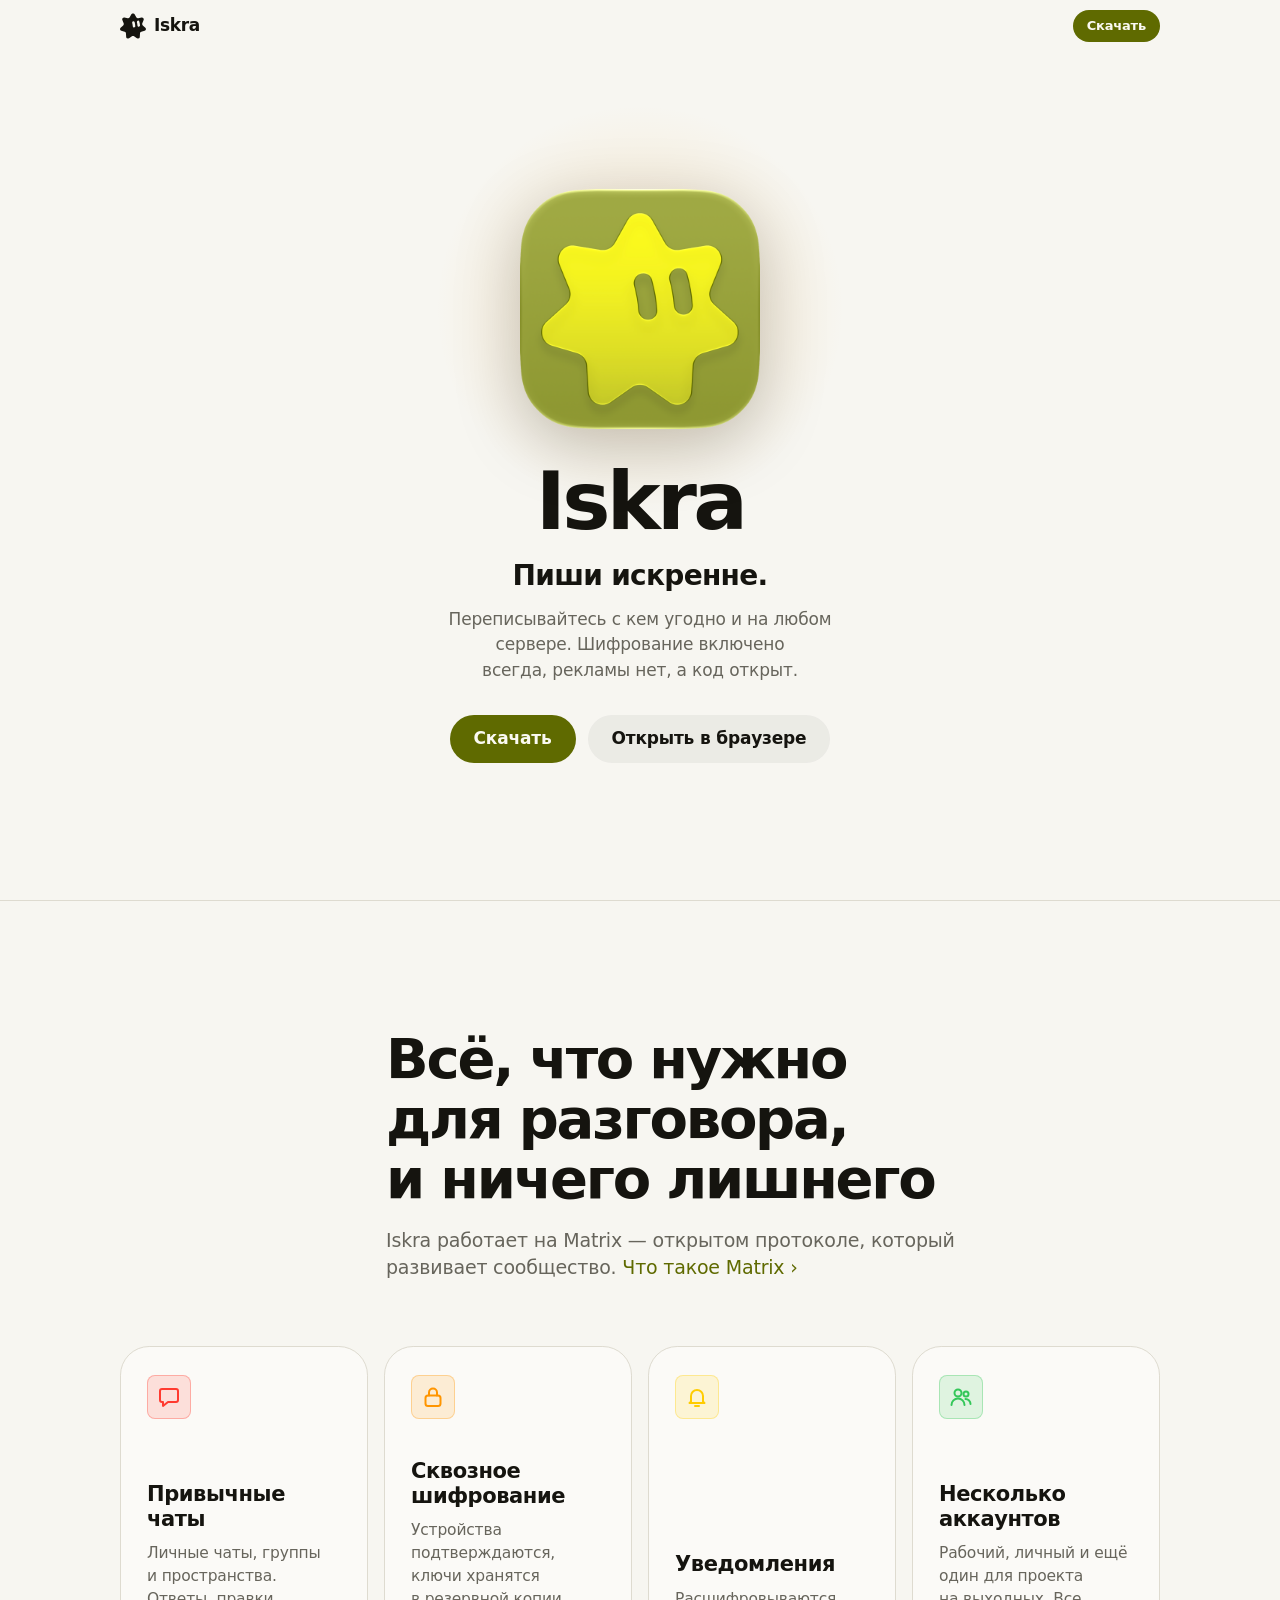
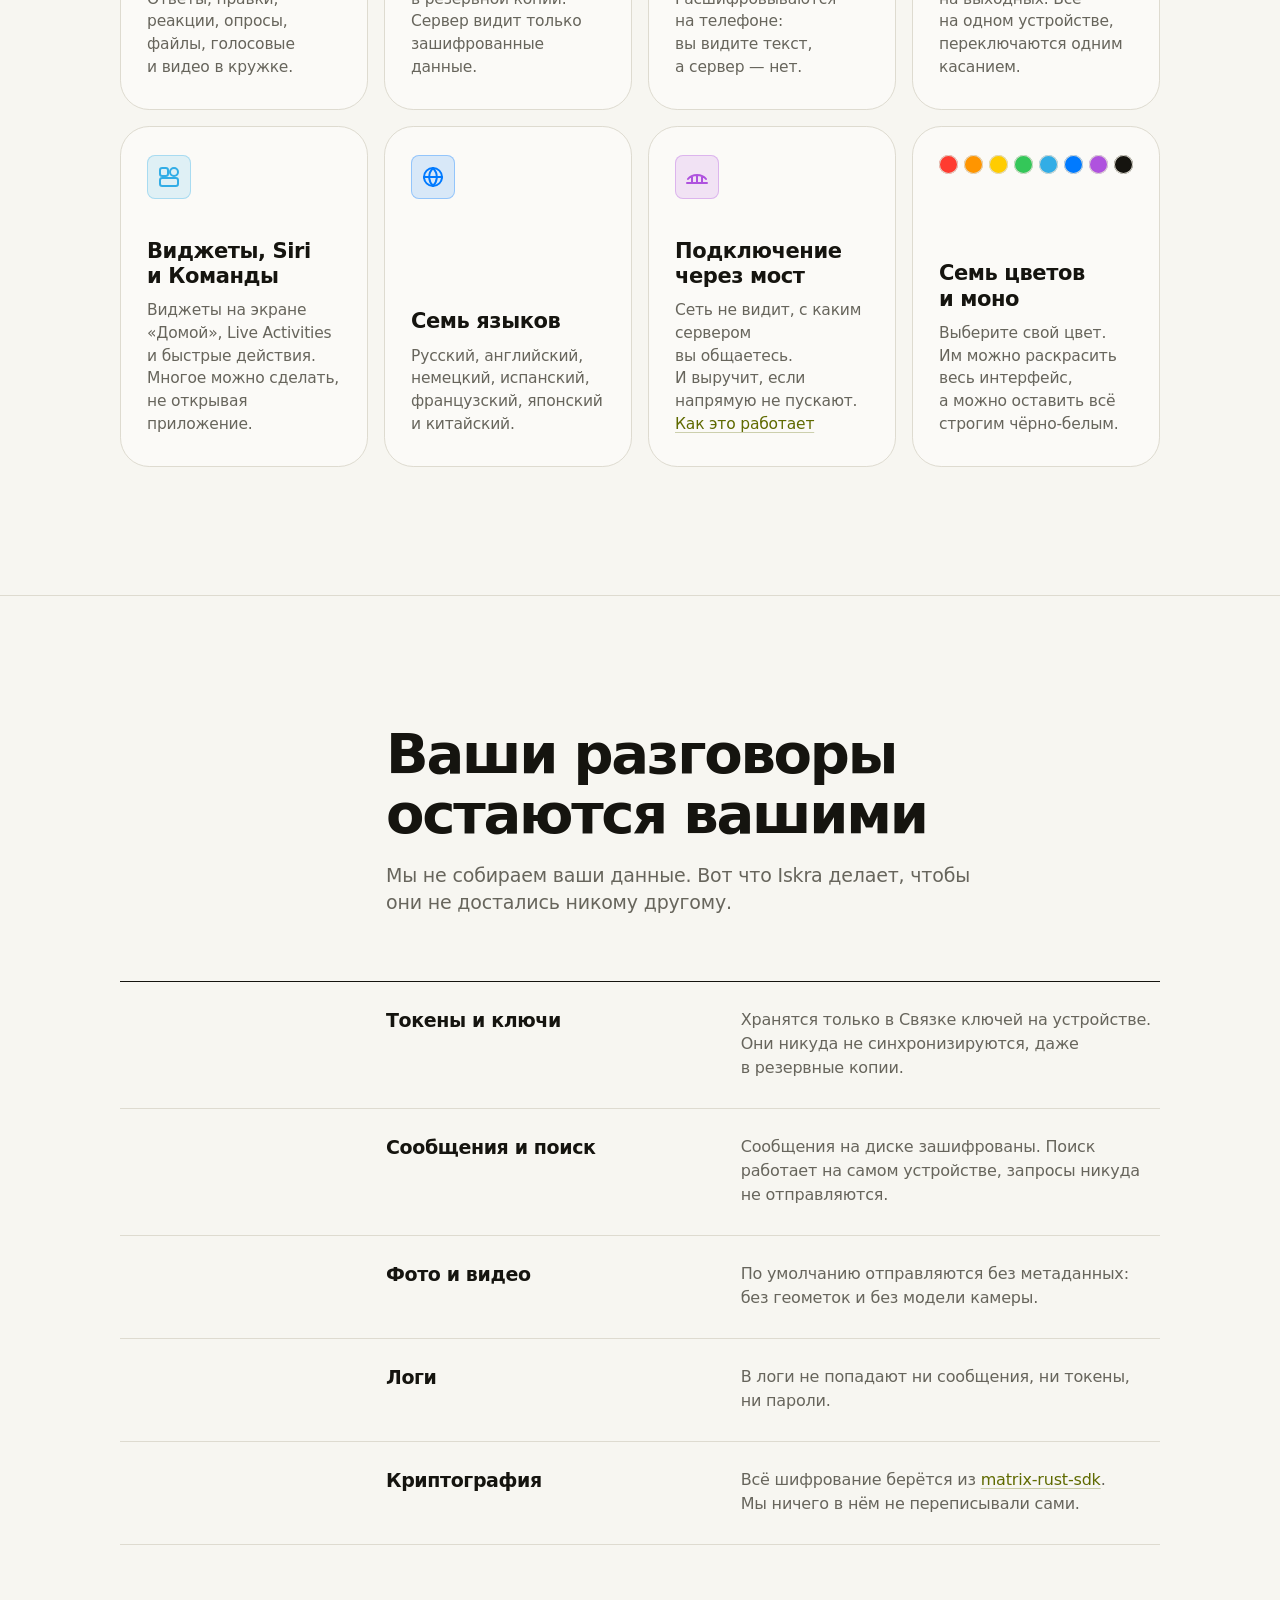
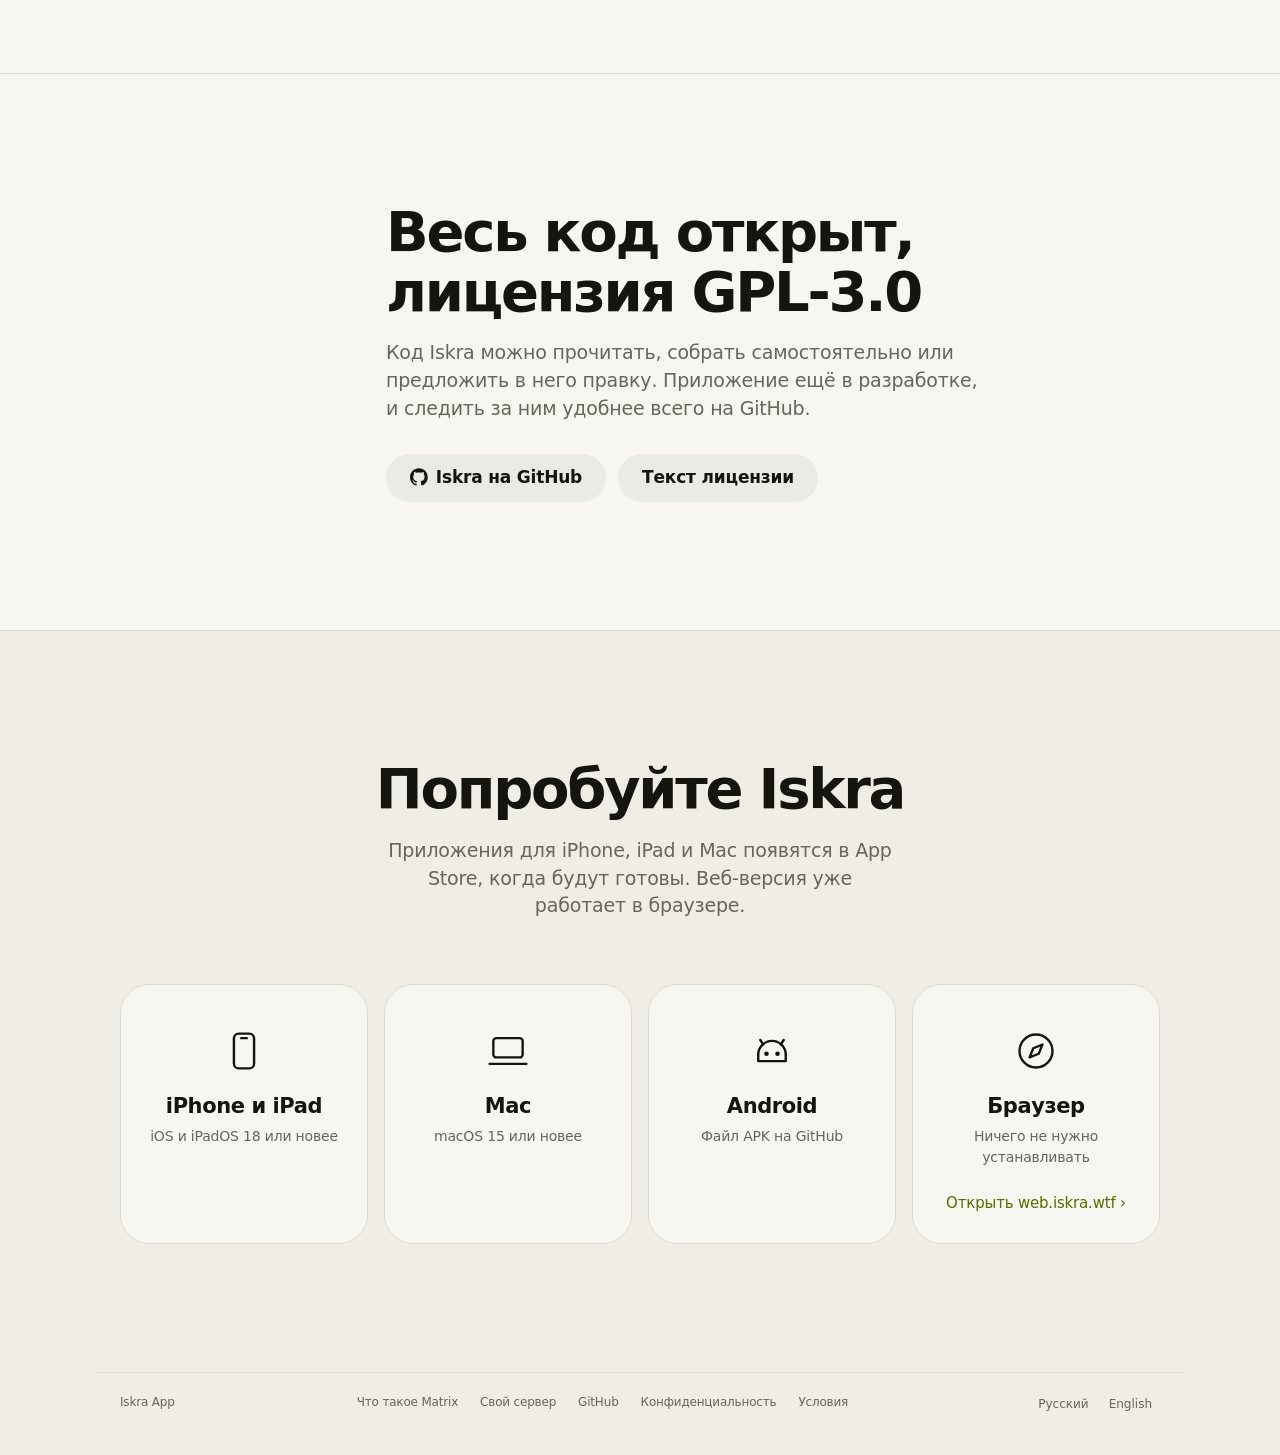
==== index.html @ bb7e024c "Описание OpenGraph и Twitter: добавлена фраза про мессенджер Co-Authored-By: Claude Sonnet 5.5 <nore" ====
<!doctype html>
<html lang="ru">
<head>
  <meta charset="utf-8">
  <meta name="viewport" content="width=device-width, initial-scale=1, viewport-fit=cover">
  <title>Iskra — мессенджер на Matrix для iPhone, iPad и Mac</title>
  <meta name="description" content="Iskra — спокойный мессенджер на Matrix для iPhone, iPad и Mac. Сквозное шифрование и открытый код под GPL-3.0. Сейчас в разработке.">
  <meta name="color-scheme" content="light dark">
  <meta name="theme-color" content="#f7f6f1" media="(prefers-color-scheme: light)">
  <meta name="theme-color" content="#0a0a08" media="(prefers-color-scheme: dark)">
  <link rel="canonical" href="https://iskra.wtf/">
  <meta property="og:type" content="website">
  <meta property="og:site_name" content="Iskra">
  <meta property="og:title" content="Iskra — мессенджер на Matrix">
  <meta property="og:description" content="Пиши искренне. Мессенджер для iPhone, iPad, Mac, Android и веба. Переписывайтесь как привыкли со сквозным шифрованием. Никакой слежки, исходный код открыт.">
  <meta property="og:url" content="https://iskra.wtf/">
  <meta property="og:locale" content="ru_RU">
  <meta property="og:locale:alternate" content="en_US">
  <meta property="og:image" content="https://iskra.wtf/assets/og.png">
  <meta property="og:image:type" content="image/png">
  <meta property="og:image:width" content="1200">
  <meta property="og:image:height" content="630">
  <meta property="og:image:alt" content="Иконка Iskra и надпись: Iskra, мессенджер на Matrix для iPhone, iPad и Mac">
  <meta name="twitter:card" content="summary_large_image">
  <meta name="twitter:title" content="Iskra — мессенджер на Matrix">
  <meta name="twitter:description" content="Пиши искренне. Мессенджер для iPhone, iPad, Mac, Android и веба. Переписывайтесь как привыкли со сквозным шифрованием. Никакой слежки, исходный код открыт.">
  <meta name="twitter:image" content="https://iskra.wtf/assets/og.png">
  <link rel="icon" href="assets/favicon.svg" type="image/svg+xml">
  <link rel="icon" href="icon.png" type="image/png">
  <link rel="apple-touch-icon" href="icon.png">
  <link rel="preload" as="image" href="assets/icons/spark.png">
  <link rel="preload" as="font" type="font/woff2" href="assets/fonts/inter-cyrillic-normal.woff2" crossorigin>
  <link rel="stylesheet" href="assets/fonts/inter.css">
  <link rel="stylesheet" href="assets/site.css">
</head>
<body>

  <!-- Русский текст — прямо в разметке; английский — в EN внизу, по тем же ключам data-i18n. -->
  <header class="nav" id="nav">
    <div class="wrap">
      <a class="brand" href="#top"><svg viewBox="0 0 747 731" aria-hidden="true"><use href="assets/sprite.svg#spark"/></svg>Iskra</a>
      <a class="button button--primary button--small" href="#download" data-i18n="nav.download">Скачать</a>
    </div>
  </header>

  <main id="top">
    <section class="hero">
      <div class="appicon" id="appicon" role="img" aria-label="Иконка Iskra" data-i18n-aria="hero.icon">
        <img class="is-on" src="assets/icons/spark.png" alt="" width="640" height="640">
      </div>
      <h1>Iskra</h1>
      <p class="hero__sub" data-i18n="hero.sub">Пиши искренне.</p>
      <p class="hero__body" data-i18n="hero.body">Переписывайтесь с&nbsp;кем угодно и&nbsp;на&nbsp;любом сервере. Шифрование включено всегда, рекламы нет, а&nbsp;код открыт.</p>
      <div class="hero__cta">
        <a class="button button--primary" id="get" href="#download"><span id="get-label" data-i18n="nav.download">Скачать</span></a>
        <a class="button button--plain" href="https://web.iskra.wtf" target="_blank" rel="noopener" data-i18n="hero.web">Открыть в&nbsp;браузере</a>
      </div>
    </section>

    <section class="section" id="features" data-nav-solid>
      <div class="wrap">
        <div class="head">
          <h2 data-i18n="features.title">Всё, что нужно для разговора, и&nbsp;ничего лишнего</h2>
          <p data-i18n="features.p">Iskra работает на&nbsp;Matrix — открытом протоколе, который развивает сообщество. <a class="more" href="matrix">Что такое Matrix</a></p>
        </div>
        <div class="cards">
          <article class="card">
            <span class="tile" style="--c:var(--red)"><svg class="icon"><use href="assets/sprite.svg#i-chat"/></svg></span>
            <h3 data-i18n="f.chats.t">Привычные чаты</h3>
            <p data-i18n="f.chats.p">Личные чаты, группы и&nbsp;пространства. Ответы, правки, реакции, опросы, файлы, голосовые и&nbsp;видео в&nbsp;кружке.</p>
          </article>
          <article class="card">
            <span class="tile" style="--c:var(--orange)"><svg class="icon"><use href="assets/sprite.svg#i-lock"/></svg></span>
            <h3 data-i18n="f.e2ee.t">Сквозное шифрование</h3>
            <p data-i18n="f.e2ee.p">Устройства подтверждаются, ключи хранятся в&nbsp;резервной копии. Сервер видит только зашифрованные данные.</p>
          </article>
          <article class="card">
            <span class="tile" style="--c:var(--yellow);--ink:#000"><svg class="icon"><use href="assets/sprite.svg#i-bell"/></svg></span>
            <h3 data-i18n="f.push.t">Уведомления</h3>
            <p data-i18n="f.push.p">Расшифровываются на&nbsp;телефоне: вы&nbsp;видите текст, а&nbsp;сервер — нет.</p>
          </article>
          <article class="card">
            <span class="tile" style="--c:var(--green)"><svg class="icon"><use href="assets/sprite.svg#i-users"/></svg></span>
            <h3 data-i18n="f.accounts.t">Несколько аккаунтов</h3>
            <p data-i18n="f.accounts.p">Рабочий, личный и&nbsp;ещё один для проекта на&nbsp;выходных. Все на&nbsp;одном устройстве, переключаются одним касанием.</p>
          </article>
          <article class="card">
            <span class="tile" style="--c:var(--cyan)"><svg class="icon"><use href="assets/sprite.svg#i-widgets"/></svg></span>
            <h3 data-i18n="f.widgets.t">Виджеты, Siri и&nbsp;Команды</h3>
            <p data-i18n="f.widgets.p">Виджеты на&nbsp;экране «Домой», Live Activities и&nbsp;быстрые действия. Многое можно сделать, не&nbsp;открывая приложение.</p>
          </article>
          <article class="card">
            <span class="tile" style="--c:var(--blue)"><svg class="icon"><use href="assets/sprite.svg#i-globe"/></svg></span>
            <h3 data-i18n="f.languages.t">Семь языков</h3>
            <p data-i18n="f.languages.p">Русский, английский, немецкий, испанский, французский, японский и&nbsp;китайский.</p>
          </article>
          <article class="card">
            <span class="tile" style="--c:var(--violet)"><svg class="icon"><use href="assets/sprite.svg#i-bridge"/></svg></span>
            <h3 data-i18n="f.bridge.t">Подключение через мост</h3>
            <p data-i18n="f.bridge.p">Сеть не&nbsp;видит, с&nbsp;каким сервером вы&nbsp;общаетесь. И&nbsp;выручит, если напрямую не&nbsp;пускают. <a href="https://github.com/iskra-app/iskra-bridge">Как это работает</a></p>
          </article>
          <article class="card">
            <div class="swatches" aria-hidden="true">
              <i style="--c:var(--red)"></i><i style="--c:var(--orange)"></i><i style="--c:var(--yellow)"></i><i style="--c:var(--green)"></i><i style="--c:var(--cyan)"></i><i style="--c:var(--blue)"></i><i style="--c:var(--violet)"></i><i style="--c:var(--color-text)"></i>
            </div>
            <h3 data-i18n="f.colors.t">Семь цветов и&nbsp;моно</h3>
            <p data-i18n="f.colors.p">Выберите свой цвет. Им&nbsp;можно раскрасить весь интерфейс, а&nbsp;можно оставить всё строгим чёрно-белым.</p>
          </article>
        </div>
      </div>
    </section>

    <section class="section" id="privacy">
      <div class="wrap">
        <div class="head">
          <h2 data-i18n="privacy.title">Ваши разговоры остаются вашими</h2>
          <p data-i18n="privacy.p">Мы&nbsp;не&nbsp;собираем ваши данные. Вот что Iskra делает, чтобы они не&nbsp;достались никому другому.</p>
        </div>
        <ul class="rules">
          <li><h3 data-i18n="p.keys.t">Токены и&nbsp;ключи</h3><p data-i18n="p.keys.p">Хранятся только в&nbsp;Связке ключей на&nbsp;устройстве. Они никуда не&nbsp;синхронизируются, даже в&nbsp;резервные копии.</p></li>
          <li><h3 data-i18n="p.messages.t">Сообщения и&nbsp;поиск</h3><p data-i18n="p.messages.p">Сообщения на&nbsp;диске зашифрованы. Поиск работает на&nbsp;самом устройстве, запросы никуда не&nbsp;отправляются.</p></li>
          <li><h3 data-i18n="p.media.t">Фото и&nbsp;видео</h3><p data-i18n="p.media.p">По&nbsp;умолчанию отправляются без метаданных: без геометок и&nbsp;без модели камеры.</p></li>
          <li><h3 data-i18n="p.logs.t">Логи</h3><p data-i18n="p.logs.p">В&nbsp;логи не&nbsp;попадают ни&nbsp;сообщения, ни&nbsp;токены, ни&nbsp;пароли.</p></li>
          <li><h3 data-i18n="p.crypto.t">Криптография</h3><p data-i18n="p.crypto.p">Всё шифрование берётся из&nbsp;<a href="https://github.com/matrix-org/matrix-rust-sdk">matrix-rust-sdk</a>. Мы&nbsp;ничего в&nbsp;нём не&nbsp;переписывали сами.</p></li>
        </ul>
      </div>
    </section>

    <section class="section" id="open-source">
      <div class="wrap oss">
        <div class="oss__text">
          <h2 data-i18n="oss.title">Весь код открыт, лицензия GPL-3.0</h2>
          <p data-i18n="oss.p">Код Iskra можно прочитать, собрать самостоятельно или предложить в&nbsp;него правку. Приложение ещё в&nbsp;разработке, и&nbsp;следить за&nbsp;ним удобнее всего на&nbsp;GitHub.</p>
          <div class="oss__links">
            <a class="button button--plain" href="https://github.com/iskra-app"><svg class="logo" aria-hidden="true"><use href="assets/sprite.svg#l-github"/></svg><span data-i18n="oss.github">Iskra на&nbsp;GitHub</span></a>
            <a class="button button--plain" href="https://github.com/iskra-app/iskra/blob/main/LICENSE" data-i18n="oss.license">Текст лицензии</a>
          </div>
        </div>
      </div>
    </section>

    <section class="section download" id="download">
      <div class="wrap">
        <div class="head">
          <h2 data-i18n="dl.title">Попробуйте Iskra</h2>
          <p data-i18n="dl.p">Приложения для iPhone, iPad и&nbsp;Mac появятся в&nbsp;App Store, когда будут готовы. Веб-версия уже работает в&nbsp;браузере.</p>
        </div>
        <div class="platforms" id="platforms">
          <div class="platform" data-platform="ios">
            <svg class="icon"><use href="assets/sprite.svg#i-phone"/></svg>
            <h3 data-i18n="dl.ios.t">iPhone и&nbsp;iPad</h3>
            <p class="req" data-i18n="dl.ios.req">iOS и&nbsp;iPadOS 18 или новее</p>
            <p class="act"></p>
          </div>
          <div class="platform" data-platform="mac">
            <svg class="icon"><use href="assets/sprite.svg#i-laptop"/></svg>
            <h3>Mac</h3>
            <p class="req" data-i18n="dl.mac.req">macOS 15 или новее</p>
            <p class="act"></p>
          </div>
          <div class="platform" data-platform="android">
            <svg class="icon"><use href="assets/sprite.svg#i-android"/></svg>
            <h3>Android</h3>
            <p class="req" data-i18n="dl.android.req">Файл APK на&nbsp;GitHub</p>
            <p class="act"></p>
          </div>
          <div class="platform" data-platform="web">
            <svg class="icon"><use href="assets/sprite.svg#i-browser"/></svg>
            <h3 data-i18n="dl.web.t">Браузер</h3>
            <p class="req" data-i18n="dl.web.req">Ничего не&nbsp;нужно устанавливать</p>
            <p class="act"><a class="more" href="https://web.iskra.wtf" target="_blank" rel="noopener" data-i18n="dl.web.act">Открыть web.iskra.wtf</a></p>
          </div>
        </div>
      </div>
    </section>
  </main>

  <footer>
    <div class="wrap">
      <p>Iskra App</p>
      <nav aria-label="Ссылки" data-i18n-aria="footer.links">
        <a href="matrix" data-i18n="footer.matrix">Что такое Matrix</a>
        <a href="server" data-i18n="footer.server">Свой сервер</a>
        <a href="https://github.com/iskra-app">GitHub</a>
        <a href="privacy" data-i18n="footer.privacy">Конфиденциальность</a>
        <a href="terms" data-i18n="footer.terms">Условия</a>
      </nav>
      <div class="lang" role="group" aria-label="Язык / Language">
        <button type="button" data-lang="ru" lang="ru">Русский</button>
        <button type="button" data-lang="en" lang="en">English</button>
      </div>
    </div>
  </footer>

  <script src="assets/site.js"></script>
  <script>
    // Пока приложение в разработке, кнопки говорят «скоро» и ведут на GitHub.
    // После выхода поставьте RELEASED = true и настоящие ссылки на магазины.
    const RELEASED = false;
    const LINKS = {
      ios: 'https://apps.apple.com/app/iskra/id0000000000',
      mac: 'https://apps.apple.com/app/iskra/id0000000000?mt=12',
      android: 'https://github.com/iskra-app/iskra/releases/latest',
      soon: 'https://github.com/iskra-app',
    };

    // ── Тексты ──
    // Русские лежат в разметке и читаются оттуда; здесь — английские и те, что собирает скрипт.
    const EN = {
      'meta.title': 'Iskra — a Matrix messenger for iPhone, iPad and Mac',
      'meta.description': 'Write with a spark. A messenger for iPhone, iPad, Mac, Android and the web. Chat the way you're used to, with end-to-end encryption. No tracking, the source code is open.',
      'nav.download': 'Download',
      'hero.icon': 'Iskra app icon',
      'hero.sub': 'Write with a spark.',
      'hero.body': 'Talk to&nbsp;anyone, on&nbsp;any server. Encryption is&nbsp;always on, there are no&nbsp;ads, and the code is&nbsp;open.',
      'hero.web': 'Open in&nbsp;browser',
      'features.title': 'Everything a&nbsp;conversation needs, and nothing it&nbsp;doesn’t',
      'features.p': 'Iskra runs on&nbsp;Matrix, an&nbsp;open protocol the community builds. <a class="more" href="matrix">What is&nbsp;Matrix</a>',
      'f.chats.t': 'Familiar chats',
      'f.chats.p': 'Direct chats, groups and spaces. Replies, edits, reactions, polls, files, voice messages and round video notes.',
      'f.e2ee.t': 'End-to-end encryption',
      'f.e2ee.p': 'Devices are verified and keys are backed up. The server only ever sees encrypted data.',
      'f.push.t': 'Notifications',
      'f.push.p': 'Decrypted on&nbsp;your phone: you see the message, the server doesn’t.',
      'f.accounts.t': 'Several accounts',
      'f.accounts.p': 'Work, personal and one for the weekend project. All on&nbsp;one device, one tap apart.',
      'f.widgets.t': 'Widgets, Siri and Shortcuts',
      'f.widgets.p': 'Home Screen widgets, Live Activities and quick actions. Plenty gets done without opening the app.',
      'f.languages.t': 'Seven languages',
      'f.languages.p': 'Russian, English, German, Spanish, French, Japanese and Chinese.',
      'f.bridge.t': 'Connect through a&nbsp;bridge',
      'f.bridge.p': 'Your network can’t see which server you talk to. It&nbsp;also helps when a&nbsp;direct connection is&nbsp;blocked. <a href="https://github.com/iskra-app/iskra-bridge">How it&nbsp;works</a>',
      'f.colors.t': 'Seven colours and mono',
      'f.colors.p': 'Pick your colour. Paint the whole interface with it, or&nbsp;keep everything strictly black and white.',
      'privacy.title': 'Your conversations stay yours',
      'privacy.p': 'We&nbsp;don’t collect your data. Here’s what Iskra does to&nbsp;keep it&nbsp;from anyone else.',
      'p.keys.t': 'Tokens and keys',
      'p.keys.p': 'Kept only in&nbsp;the Keychain on&nbsp;your device. They never sync anywhere, not even to&nbsp;backups.',
      'p.messages.t': 'Messages and search',
      'p.messages.p': 'Messages are encrypted on&nbsp;disk. Search runs on&nbsp;the device, and queries never leave it.',
      'p.media.t': 'Photos and video',
      'p.media.p': 'Sent without metadata by&nbsp;default: no&nbsp;location, no&nbsp;camera model.',
      'p.logs.t': 'Logs',
      'p.logs.p': 'No&nbsp;messages, tokens or&nbsp;passwords ever end up&nbsp;in&nbsp;the logs.',
      'p.crypto.t': 'Cryptography',
      'p.crypto.p': 'All encryption comes from <a href="https://github.com/matrix-org/matrix-rust-sdk">matrix-rust-sdk</a>. We&nbsp;haven’t rewritten any of&nbsp;it&nbsp;ourselves.',
      'oss.title': 'All the code is&nbsp;open, under GPL-3.0',
      'oss.p': 'You can read Iskra’s code, build it&nbsp;yourself or&nbsp;suggest a&nbsp;change. The app is&nbsp;still in&nbsp;development, and GitHub is&nbsp;the easiest place to&nbsp;follow along.',
      'oss.github': 'Iskra on&nbsp;GitHub',
      'oss.license': 'Read the licence',
      'dl.title': 'Try Iskra',
      'dl.p': 'The iPhone, iPad and Mac apps will arrive on&nbsp;the App Store when they’re ready. The web version already works in&nbsp;your browser.',
      'dl.ios.t': 'iPhone and iPad',
      'dl.ios.req': 'iOS and iPadOS 18 or&nbsp;later',
      'dl.mac.req': 'macOS 15 or&nbsp;later',
      'dl.android.req': 'APK file on&nbsp;GitHub',
      'dl.web.t': 'Browser',
      'dl.web.req': 'Nothing to&nbsp;install',
      'dl.web.act': 'Open web.iskra.wtf',
      'footer.links': 'Links',
      'footer.matrix': 'What is&nbsp;Matrix',
      'footer.server': 'Your own server',
      'footer.privacy': 'Privacy',
      'footer.terms': 'Terms',
    };

    // Строки, которые собирает скрипт, — на обоих языках.
    const DYNAMIC = {
      ru: {
        mine: 'Ваше устройство',
        soonNote: 'Скоро.',
        follow: 'Следить на\u00a0GitHub',
        soon: { ios: 'Скоро в\u00a0App Store', mac: 'Скоро в\u00a0Mac App Store', android: 'Скоро на\u00a0GitHub' },
        live: { ios: 'Загрузить в\u00a0App Store', mac: 'Загрузить в\u00a0Mac App Store', android: 'Скачать с\u00a0GitHub' },
      },
      en: {
        mine: 'Your device',
        soonNote: 'Coming soon.',
        follow: 'Follow on\u00a0GitHub',
        soon: { ios: 'Coming to\u00a0the App Store', mac: 'Coming to\u00a0the Mac App Store', android: 'Coming to\u00a0GitHub' },
        live: { ios: 'Download on\u00a0the App Store', mac: 'Download on\u00a0the Mac App Store', android: 'Download from GitHub' },
      },
    };

    // ── Кнопка скачивания под платформу ──
    // ios | ipad | mac | android | other. ?platform=… — проверить, как видят другие.
    function detectPlatform() {
      const forced = new URLSearchParams(location.search).get('platform');
      if (forced) return forced;
      const ua = navigator.userAgent;
      const p = (navigator.userAgentData && navigator.userAgentData.platform) || navigator.platform || '';
      if (/android/i.test(ua)) return 'android';
      if (/iPad/.test(ua) || (/Mac/i.test(p + ua) && navigator.maxTouchPoints > 1)) return 'ipad';
      if (/iPhone|iPod/.test(ua)) return 'ios';
      if (/Mac/i.test(p) || /Macintosh/.test(ua)) return 'mac';
      return 'other';
    }
    const STORE_KEY = { ios: 'ios', ipad: 'ios', mac: 'mac', android: 'android' };
    const LOGO = { ios: 'l-apple', mac: 'l-apple', android: 'l-github' };
    const mine = STORE_KEY[detectPlatform()];

    const get = document.getElementById('get');
    if (mine) {
      get.href = RELEASED ? LINKS[mine] : LINKS.soon;
      get.insertAdjacentHTML('afterbegin', `<svg class="logo" aria-hidden="true"><use href="assets/sprite.svg#${LOGO[mine]}"/></svg>`);
      get.querySelector('#get-label').removeAttribute('data-i18n');
    }

    function renderDownloads() {
      const d = DYNAMIC[Site.lang];
      if (mine) get.querySelector('#get-label').textContent = (RELEASED ? d.live : d.soon)[mine];
      document.querySelectorAll('#platforms .platform').forEach((card) => {
        const key = card.dataset.platform;
        card.querySelector('.platform__mine')?.remove();
        if (key === mine) {
          card.classList.add('is-mine');
          card.insertAdjacentHTML('afterbegin', `<span class="platform__mine">${d.mine}</span>`);
        }
        if (key === 'web') return;
        card.querySelector('.act').innerHTML = RELEASED
          ? `<a class="more" href="${LINKS[key]}">${d.live[key]}</a>`
          : `<span class="soon">${d.soonNote}</span> <a class="more" href="${LINKS.soon}">${d.follow}</a>`;
      });
    }


    // ── Иконка на первом экране меняется каждые 3 секунды ──
    // Все восемь иконок приложения, в том же порядке, что в его настройках.
    const ICONS = ['spark', 'chrome', 'garnet', 'pine', 'rio-de-janeiro', 'black-white', 'retro', 'letters'];
    const stage = document.getElementById('appicon');
    const imgs = [stage.querySelector('img')];
    let current = 0;
    if (!matchMedia('(prefers-reduced-motion: reduce)').matches) {
      ICONS.slice(1).forEach((id) => {
        const img = new Image(640, 640);
        img.alt = '';
        img.decoding = 'async';
        img.src = `assets/icons/${id}.png`;
        stage.appendChild(img);
        imgs.push(img);
      });
      setInterval(() => {
        if (document.hidden) return;
        const next = (current + 1) % imgs.length;
        if (!imgs[next].complete) return; // ещё грузится — покажем на следующем шаге
        imgs[current].classList.remove('is-on');
        imgs[next].classList.add('is-on');
        current = next;
      }, 3000);
    }

    Site.init({ en: EN, onLanguage: renderDownloads, reveal: true });


    // ── Подзаголовок и описание «расшифровываются» при загрузке ──
    // Сначала вместо букв случайные знаки, потом слева направо проступает настоящий текст.
    // Чтобы текст не прыгал: случайный знак берётся из того же алфавита и регистра и почти
    // той же ширины в этом шрифте, а переносы строк на время эффекта закреплены там же,
    // где они стоят у настоящего текста.
    // Запускается после Site.init: тот читает русский текст из разметки.
    function decrypt(el, { start, spread }) {
      const CLASSES = [
        'абвгдежзийклмнопрстуфхцчшщыьэюя', 'АБВГДЕЖЗИКЛМНОПРСТУФХЦЧШЩЭЮЯ',
        'abcdefghijklmnopqrstuvwxyz', 'ABCDEFGHIJKLMNOPQRSTUVWXYZ', '0123456789',
      ];
      const SYMBOLS = '#%&*$@+=<>?';
      const ctx = document.createElement('canvas').getContext('2d');
      ctx.font = getComputedStyle(el).font;
      const width = (ch) => ctx.measureText(ch).width;
      const near = (chars, ch, tolerance) => {
        const w = width(ch);
        return [...chars].filter((c) => c !== ch && Math.abs(width(c) - w) <= w * tolerance);
      };
      const twins = new Map();
      const fakeFor = (ch) => {
        if (!twins.has(ch)) {
          const own = CLASSES.find((set) => set.includes(ch)) || '';
          twins.set(ch, { letters: near(own, ch, 0.08), symbols: near(SYMBOLS, ch, 0.08) });
        }
        const { letters, symbols } = twins.get(ch);
        const list = symbols.length && (Math.random() < 0.15 || !letters.length) ? symbols : letters;
        return list.length ? list[Math.floor(Math.random() * list.length)] : ch;
      };

      // Где браузер переносит строки у настоящего текста: пробел перед первой буквой новой строки.
      const walker = document.createTreeWalker(el, NodeFilter.SHOW_TEXT);
      const nodes = [];
      const range = document.createRange();
      let top = null;
      let lastSpace = null;
      while (walker.nextNode()) {
        const node = walker.currentNode;
        const item = { node, text: node.data, breaks: new Set() };
        nodes.push(item);
        for (let i = 0; i < node.data.length; i++) {
          if (/\s/.test(node.data[i])) { lastSpace = { item, i }; continue; }
          range.setStart(node, i);
          range.setEnd(node, i + 1);
          const rect = range.getClientRects()[0];
          if (!rect) continue;
          if (top !== null && rect.top > top + 1 && lastSpace) lastSpace.item.breaks.add(lastSpace.i);
          top = rect.top;
        }
      }
      const total = nodes.reduce((n, { text }) => n + text.length, 0);
      let offset = 0;
      nodes.forEach((item) => {
        item.at = [...item.text].map((_, i) => start + ((offset + i) / total) * spread + Math.random() * 150);
        offset += item.text.length;
      });

      el.style.whiteSpace = 'pre';
      const t0 = performance.now();
      let last = -Infinity;
      (function frame(now) {
        if (!el.contains(nodes[0].node)) { el.style.whiteSpace = ''; return; } // переключили язык
        const t = now - t0;
        if (t - last >= 50) {
          last = t;
          nodes.forEach((item) => {
            item.node.data = [...item.text].map((ch, i) => {
              if (item.breaks.has(i)) return '\n';
              if (t >= item.at[i] || !/[\p{L}\p{N}]/u.test(ch)) return ch;
              return fakeFor(ch);
            }).join('');
          });
        }
        if (t < start + spread + 150) return requestAnimationFrame(frame);
        nodes.forEach((item) => { item.node.data = item.text; });
        el.style.whiteSpace = '';
      })(t0);
    }

    if (!matchMedia('(prefers-reduced-motion: reduce)').matches) {
      decrypt(document.querySelector('.hero__sub'), { start: 100, spread: 550 });
      decrypt(document.querySelector('.hero__body'), { start: 250, spread: 800 });
    }
  </script>
</body>
</html>
---- assets/fonts/inter.css ----
/* Inter (The Inter Project Authors, SIL OFL 1.1 — OFL.txt рядом). Те же файлы, что в iskra-web: ни одного запроса к Google. */

/* cyrillic-ext */
@font-face {
  font-family: 'Inter';
  font-style: normal;
  font-weight: 100 900;
  font-display: swap;
  src: url('./inter-cyrillic-ext-normal.woff2') format('woff2');
  unicode-range: U+0460-052F, U+1C80-1C8A, U+20B4, U+2DE0-2DFF, U+A640-A69F, U+FE2E-FE2F;
}

/* cyrillic */
@font-face {
  font-family: 'Inter';
  font-style: normal;
  font-weight: 100 900;
  font-display: swap;
  src: url('./inter-cyrillic-normal.woff2') format('woff2');
  unicode-range: U+0301, U+0400-045F, U+0490-0491, U+04B0-04B1, U+2116;
}

/* latin-ext */
@font-face {
  font-family: 'Inter';
  font-style: normal;
  font-weight: 100 900;
  font-display: swap;
  src: url('./inter-latin-ext-normal.woff2') format('woff2');
  unicode-range: U+0100-02BA, U+02BD-02C5, U+02C7-02CC, U+02CE-02D7, U+02DD-02FF, U+0304, U+0308, U+0329, U+1D00-1DBF, U+1E00-1E9F, U+1EF2-1EFF, U+2020, U+20A0-20AB, U+20AD-20C0, U+2113, U+2C60-2C7F, U+A720-A7FF;
}

/* latin */
@font-face {
  font-family: 'Inter';
  font-style: normal;
  font-weight: 100 900;
  font-display: swap;
  src: url('./inter-latin-normal.woff2') format('woff2');
  unicode-range: U+0000-00FF, U+0131, U+0152-0153, U+02BB-02BC, U+02C6, U+02DA, U+02DC, U+0304, U+0308, U+0329, U+2000-206F, U+20AC, U+2122, U+2191, U+2193, U+2212, U+2215, U+FEFF, U+FFFD;
}
---- assets/site.css ----
/* Свой облик: тёмная основа, тонкие линии вместо заливок и одна «искра» — жёлтый из иконки.
   Шрифты, кегли и сетка — прежние. Семь цветов AccentTheme остаются для плашек и аватаров. */
:root {
  color-scheme: light;
  --color-background: #f7f6f1;
  --color-surface: #efede5;
  --color-raised: #fbfaf7;
  --color-text: #15140f;
  --color-text-secondary: #67655c;
  --color-text-tertiary: #b3b0a4;
  --color-separator: #dedbd0;
  --color-line-strong: #c9c5b8;
  --color-glass: #f7f6f1;
  --color-fill: rgb(21 20 15 / 0.05);
  --color-fill-hover: rgb(21 20 15 / 0.09);

  /* Искра: олива и жёлтый из иконки, янтарь — для статуса и предупреждений */
  --ember: #ff9f0a;
  --accent: #5f6a00;
  --accent-line: rgb(95 106 0 / 0.3);
  --on-accent: #fbfaf2;
  --glow: rgb(255 159 10 / 0.18);

  /* AccentTheme: семь цветов, светлый вариант */
  --red: #ff3b30;
  --orange: #ff9500;
  --yellow: #ffcc00;
  --green: #34c759;
  --cyan: #32ade6;
  --blue: #007aff;
  --violet: #af52de;

  --radius-bubble: 1.825rem; /* 29.2 */
  --radius-card: 0.625rem;   /* 10 */
  --radius-control: 0.5rem;  /* 8 */
  --radius-circle: 9999px;

  --font-body: 'Inter', system-ui, -apple-system, 'Segoe UI', Roboto, 'Helvetica Neue', Arial, sans-serif, 'Apple Color Emoji', 'Segoe UI Emoji';
  --ease-out: cubic-bezier(0.2, 0, 0, 1);
  --nav-height: 3.25rem;
}
@media (prefers-color-scheme: dark) {
  :root {
    color-scheme: dark;
    --color-background: #0a0a08;
    --color-surface: #121210;
    --color-raised: #161613;
    --color-text: #ecebe4;
    --color-text-secondary: #9a988e;
    --color-text-tertiary: #4a4943;
    --color-separator: #24231f;
    --color-line-strong: #3a3933;
    --color-glass: #0a0a08;
    --color-fill: rgb(236 235 228 / 0.06);
    --color-fill-hover: rgb(236 235 228 / 0.11);

    --accent: #f1ec4c;
    --accent-line: rgb(241 236 76 / 0.3);
    --on-accent: #0a0a08;
    --glow: rgb(252 249 30 / 0.12);

    --red: #ff453a;
    --orange: #ff9f0a;
    --yellow: #ffd60a;
    --green: #30d158;
    --cyan: #64d2ff;
    --blue: #0a84ff;
    --violet: #bf5af2;
  }
}

*, *::before, *::after { box-sizing: border-box; }
html { scroll-behavior: smooth; -webkit-text-size-adjust: 100%; scroll-padding-top: var(--nav-height); }
@media (prefers-reduced-motion: reduce) { html { scroll-behavior: auto; } }
body {
  margin: 0;
  background: var(--color-background);
  color: var(--color-text);
  font-family: var(--font-body);
  font-size: 1.0625rem;
  line-height: 1.5;
  letter-spacing: -0.011em;
  -webkit-font-smoothing: antialiased;
  -webkit-tap-highlight-color: transparent;
}
::selection { background: var(--accent); color: var(--on-accent); }
a {
  color: var(--accent);
  text-decoration: underline; text-decoration-color: var(--accent-line);
  text-decoration-thickness: 1px; text-underline-offset: 3px;
  transition: text-decoration-color 200ms var(--ease-out);
}
a:hover { text-decoration-color: currentColor; }
img, svg { display: block; }
h1, h2, h3, p, ul { margin: 0; }
:focus { outline: none; }
:focus-visible { outline: 2px solid var(--accent); outline-offset: 2px; border-radius: 6px; }
.wrap { max-width: 68rem; margin: 0 auto; padding: 0 1.5rem; }
.icon { width: 24px; height: 24px; fill: none; stroke: currentColor; stroke-width: 1.7; stroke-linecap: round; stroke-linejoin: round; flex: none; }

/* ── Кнопки — как PrimaryButton / PlainButton в iskra-web ── */
.button {
  display: inline-flex; align-items: center; justify-content: center; gap: 0.5rem;
  min-height: 3rem; padding: 0 1.5rem;
  border-radius: var(--radius-circle);
  font-weight: 600; font-size: 1.0625rem; white-space: nowrap;
  text-decoration: none;
  transition: background-color 200ms var(--ease-out), filter 200ms var(--ease-out), transform 120ms var(--ease-out);
}
.button:active { transform: scale(0.97); }
.button--primary { background: var(--accent); color: var(--on-accent); }
.button--primary:hover { filter: brightness(1.08); }
.button--plain { background: var(--color-fill); color: var(--color-text); }
.button--plain:hover { background: var(--color-fill-hover); }
.button--small { min-height: 2rem; padding: 0 0.875rem; font-size: 0.8125rem; }
.button svg.logo { width: 1.05em; height: 1.05em; fill: currentColor; margin-top: -0.12em; }
.button .icon { width: 1.2em; height: 1.2em; }
.more { text-decoration: none; }
.more:hover { text-decoration: underline; text-decoration-color: currentColor; }
.more::after { content: " ›"; }

/* ── Навигация: без стекла — ровный фон и линия снизу ── */
.nav {
  position: sticky; top: 0; z-index: 20;
  background: transparent;
  border-bottom: 1px solid transparent;
  transition: background-color 300ms var(--ease-out), border-color 300ms var(--ease-out);
}
.nav.is-solid { background: var(--color-glass); border-bottom-color: var(--color-separator); }
.nav .wrap { display: flex; align-items: center; gap: 2rem; height: calc(var(--nav-height) - 1px); }
.brand { display: flex; align-items: center; gap: 0.5rem; color: var(--color-text); font-weight: 600; letter-spacing: -0.02em; text-decoration: none; }
.brand svg { width: 1.625rem; height: 1.625rem; fill: currentColor; transition: color 300ms var(--ease-out), filter 300ms var(--ease-out); }
.brand:hover svg { color: var(--accent); filter: drop-shadow(0 0 0.5rem var(--glow)); }
.nav .button { margin-left: auto; }

/* ── Первый экран: тёплое свечение за иконкой ── */
.hero {
  position: relative; isolation: isolate;
  min-height: calc(100vh - var(--nav-height));
  min-height: calc(100svh - var(--nav-height));
  display: flex; flex-direction: column; align-items: center; justify-content: center;
  text-align: center;
  padding: 1.75rem 1.5rem;
}
.appicon {
  position: relative;
  width: min(15rem, 27vh, 56vw); aspect-ratio: 1;
  margin: 0 auto;
}
.appicon::before {
  content: ""; position: absolute; inset: -35%; z-index: -1;
  background: radial-gradient(closest-side, var(--glow), transparent);
}
.appicon img {
  position: absolute; inset: 0; width: 100%; height: 100%;
  opacity: 0;
  transform: scale(0.96);
  transition: opacity 900ms var(--ease-out), transform 900ms var(--ease-out);
  filter: drop-shadow(0 1rem 2rem rgb(0 0 0 / 0.22));
}
.appicon img.is-on { opacity: 1; transform: none; }
@media (prefers-reduced-motion: reduce) { .appicon img { transition: none; transform: none; } }
.hero h1 {
  margin-top: clamp(1rem, 3.5vh, 2.25rem);
  font-size: clamp(3rem, min(8vw, 9vh), 5.5rem);
  font-weight: 700; letter-spacing: -0.045em; line-height: 1;
}
.hero__sub {
  margin-top: 1rem; max-width: 30rem;
  font-size: clamp(1.3125rem, 2.4vw, 1.75rem); line-height: 1.25; font-weight: 600; letter-spacing: -0.025em;
  text-wrap: balance;
}
.hero__body { margin-top: 0.875rem; max-width: 30rem; color: var(--color-text-secondary); text-wrap: balance; }
.hero__cta { display: flex; flex-wrap: wrap; justify-content: center; gap: 0.75rem; margin-top: clamp(1.25rem, 3.5vh, 2rem); }

/* ── Разделы: швейцарская сетка в 12 колонок ── */
.section { padding: clamp(5rem, 11vw, 8rem) 0; }
/* Линия под первым экраном — у второго раздела, чтобы она начиналась сразу за краем окна. */
.hero + .section, .section + .section { border-top: 1px solid var(--color-separator); }
.head { display: grid; grid-template-columns: repeat(12, 1fr); gap: 0 1.5rem; margin-bottom: clamp(2.5rem, 6vw, 4rem); }
.head h2 { grid-column: 4 / 13; font-size: clamp(2.125rem, 5vw, 3.5rem); line-height: 1.07; font-weight: 700; letter-spacing: -0.04em; text-wrap: balance; }
.head p { grid-column: 4 / 11; margin-top: 1.125rem; color: var(--color-text-secondary); font-size: 1.1875rem; line-height: 1.45; }
@media (max-width: 760px) { .head { display: block; } }

/* ── Возможности: контурные карточки, плашка — цвет на тонированном фоне ── */
.cards { display: grid; grid-template-columns: repeat(auto-fill, minmax(15rem, 1fr)); gap: 1rem; }
.card {
  background: var(--color-raised);
  border: 1px solid var(--color-separator);
  border-radius: var(--radius-bubble);
  padding: 1.75rem 1.625rem 1.875rem;
  min-height: 17.5rem;
  display: flex; flex-direction: column;
  transition: border-color 300ms var(--ease-out);
}
.card:hover { border-color: var(--color-line-strong); }
.tile {
  width: 2.75rem; height: 2.75rem; border-radius: var(--radius-control);
  background: color-mix(in srgb, var(--c) 14%, transparent);
  box-shadow: inset 0 0 0 1px color-mix(in srgb, var(--c) 32%, transparent);
  color: var(--c);
  display: grid; place-items: center;
}
.tile .icon { stroke-width: 2; }
.card h3 { margin-top: auto; padding-top: 2.5rem; font-size: 1.3125rem; line-height: 1.2; font-weight: 600; letter-spacing: -0.02em; text-wrap: balance; }
.card p { margin-top: 0.625rem; font-size: 0.96875rem; line-height: 1.47; color: var(--color-text-secondary); }
.swatches { display: flex; gap: 0.375rem; }
.swatches i { flex: 0 1 1.375rem; min-width: 0; aspect-ratio: 1; border-radius: 50%; background: var(--c); box-shadow: inset 0 0 0 1px var(--color-separator); }

/* ── Приватность ── */
.rules { list-style: none; padding: 0; border-top: 1px solid var(--color-text); }
.rules li { display: grid; grid-template-columns: repeat(12, 1fr); gap: 0.375rem 1.5rem; padding: 1.625rem 0 1.75rem; border-bottom: 1px solid var(--color-separator); }
.rules h3 { grid-column: 4 / 8; font-size: 1.1875rem; font-weight: 600; letter-spacing: -0.02em; line-height: 1.3; }
.rules p { grid-column: 8 / 13; color: var(--color-text-secondary); font-size: 1rem; }
@media (max-width: 760px) {
  .rules li { grid-template-columns: 1fr; }
  .rules h3, .rules p { grid-column: 1; }
}

/* ── Открытый код ── */
.oss { display: grid; grid-template-columns: repeat(12, 1fr); gap: 0 1.5rem; }
.oss__text { grid-column: 4 / 11; }
.oss h2 { font-size: clamp(2.125rem, 5vw, 3.5rem); line-height: 1.07; font-weight: 700; letter-spacing: -0.04em; text-wrap: balance; }
.oss p { margin-top: 1.125rem; color: var(--color-text-secondary); font-size: 1.1875rem; line-height: 1.45; }
.oss__links { display: flex; flex-wrap: wrap; gap: 0.75rem; margin-top: 2rem; }
@media (max-width: 760px) { .oss { display: block; } }

/* ── Скачать ── */
.download { background: var(--color-surface); }
.download .head { display: block; text-align: center; }
.download .head p { margin: 1.125rem auto 0; max-width: 32rem; }
.platforms { display: grid; grid-template-columns: repeat(4, 1fr); gap: 1rem; }
@media (max-width: 900px) { .platforms { grid-template-columns: repeat(2, 1fr); } }
@media (max-width: 480px) { .platforms { grid-template-columns: 1fr; } }
.platform {
  position: relative;
  background: var(--color-background);
  border: 1px solid var(--color-separator);
  border-radius: var(--radius-bubble);
  padding: 2.25rem 1.5rem 1.75rem;
  display: flex; flex-direction: column; align-items: center; text-align: center;
}
.platform.is-mine { border-color: var(--color-text-secondary); }
.platform__mine { position: absolute; top: 0.875rem; left: 0; right: 0; font-size: 0.75rem; font-weight: 600; color: var(--accent); }
.platform > .icon { width: 2.75rem; height: 2.75rem; stroke-width: 1.3; margin: 0.5rem 0 1.125rem; }
.platform h3 { font-size: 1.3125rem; font-weight: 600; letter-spacing: -0.02em; }
.platform .req { margin-top: 0.25rem; font-size: 0.875rem; color: var(--color-text-secondary); }
.platform .act { margin-top: auto; padding-top: 1.5rem; font-size: 0.9375rem; }
.platform .soon { color: var(--color-text-secondary); }

/* ── Подвал ── */
footer { background: var(--color-surface); color: var(--color-text-secondary); font-size: 0.75rem; }
footer .wrap { border-top: 1px solid var(--color-separator); padding-top: 1.25rem; padding-bottom: 2.5rem; display: flex; flex-wrap: wrap; justify-content: space-between; gap: 0.75rem 2rem; }
footer a { color: var(--color-text-secondary); text-decoration: none; }
footer a:hover { color: var(--color-text); }
footer nav { display: flex; flex-wrap: wrap; gap: 0.375rem 1.375rem; }
.lang { display: flex; gap: 0.25rem; }
.lang button {
  border: 0; background: none; cursor: pointer; font: inherit; color: var(--color-text-secondary);
  padding: 0.125rem 0.5rem; border-radius: var(--radius-circle);
}
.lang button:hover { color: var(--color-text); }
.lang button[aria-pressed="true"] { background: var(--color-fill); color: var(--color-text); }

/* ══ Страница «Что такое Matrix» ══ */
.page-hero { text-align: center; padding: clamp(4rem, 10vw, 7rem) 0 clamp(3.5rem, 8vw, 5.5rem); }
.page-hero h1 { font-size: clamp(2.75rem, 7vw, 4.75rem); font-weight: 700; letter-spacing: -0.045em; line-height: 1.02; }
.page-hero p { margin: 1.25rem auto 0; max-width: 36rem; font-size: clamp(1.1875rem, 2.2vw, 1.5rem); line-height: 1.4; letter-spacing: -0.02em; color: var(--color-text-secondary); text-wrap: balance; }

/* Схема: два сервера и сообщение между ними */
.flow {
  display: grid; grid-template-columns: 1fr minmax(9rem, 0.8fr) 1fr; align-items: center;
  max-width: 56rem; margin: clamp(3rem, 7vw, 4.5rem) auto 0; text-align: left;
}
.server { background: var(--color-raised); border: 1px solid var(--color-separator); border-radius: var(--radius-bubble); padding: 1.25rem; }
.server__label { font-size: 0.8125rem; color: var(--color-text-secondary); }
.server__name { font-size: 1.3125rem; font-weight: 700; letter-spacing: -0.02em; margin-top: 0.125rem; }
.person {
  display: flex; align-items: center; gap: 0.75rem;
  margin-top: 1rem; padding: 0.75rem; border-radius: var(--radius-card);
  background: var(--color-background);
  border: 1px solid var(--color-separator);
}
.avatar { width: 2.5rem; height: 2.5rem; border-radius: 50%; display: grid; place-items: center; flex: none; background: var(--c); color: #fff; font-weight: 600; }
.person div > b { display: block; font-weight: 600; font-size: 0.9375rem; }
.person div > span { display: block; font-size: 0.8125rem; color: var(--color-text-secondary); }
.person code { font: inherit; }
.connector { position: relative; display: flex; flex-direction: column; align-items: center; text-align: center; padding: 0 0.75rem; }
.connector::before {
  content: ""; position: absolute; left: 0; right: 0; top: 1.375rem;
  border-top: 1px dashed var(--color-line-strong);
}
.connector .lock {
  position: relative; width: 2.75rem; height: 2.75rem; border-radius: 50%;
  background: var(--accent); color: var(--on-accent); display: grid; place-items: center;
  box-shadow: 0 0 0 6px var(--color-background), 0 0 2rem var(--glow);
}
.connector .lock .icon { width: 1.25rem; height: 1.25rem; stroke-width: 2.2; }
.connector p { margin-top: 0.625rem; font-size: 0.8125rem; line-height: 1.35; color: var(--color-text-secondary); max-width: 11rem; }
@media (max-width: 720px) {
  .flow { grid-template-columns: 1fr; max-width: 24rem; }
  /* Пунктир идёт к замку и от подписи, но не через текст */
  .connector { padding: 1.25rem 0; }
  .connector::before, .connector::after {
    content: ""; position: absolute; left: 50%; right: auto;
    border-top: 0; border-left: 1px dashed var(--color-line-strong);
  }
  .connector::before { top: 0; height: 2.625rem; }
  .connector::after { bottom: 0; height: 1rem; }
}

/* Адрес по частям */
.address {
  display: flex; flex-wrap: wrap; justify-content: flex-start; gap: 0 0.04em;
  font-size: clamp(2rem, 7vw, 4.5rem); font-weight: 700; letter-spacing: -0.04em; line-height: 1.1;
  margin-top: 0.5rem;
}
.address__part { display: flex; flex-direction: column; }
.address__part small {
  margin-top: 0.75rem; padding-top: 0.5rem; border-top: 2px solid var(--c, var(--color-separator));
  font-size: 0.875rem; font-weight: 500; letter-spacing: -0.01em; color: var(--color-text-secondary);
}
.address__part .at { color: var(--color-text-secondary); }
.address-wrap { grid-column: 4 / 13; }
@media (max-width: 760px) { .address-wrap { margin-top: 2rem; } }

/* Список серверов */
.servers .rules h3 a { color: inherit; }
.server-where { display: block; margin-top: 0.375rem; font-size: 0.875rem; color: var(--color-text-secondary); }
.server-warn { display: inline-block; margin-top: 0.375rem; font-size: 0.8125rem; font-weight: 500; color: var(--orange); }

.cta { text-align: center; }
.cta h2 { font-size: clamp(2.125rem, 5vw, 3.5rem); line-height: 1.07; font-weight: 700; letter-spacing: -0.04em; }
.cta p { margin: 1.125rem auto 0; max-width: 32rem; color: var(--color-text-secondary); font-size: 1.1875rem; line-height: 1.45; }
.cta .hero__cta { margin-top: 2rem; }

/* ══ Страница «Свой сервер» ══ */
.badge {
  display: inline-block; vertical-align: 0.2em; margin-left: 0.5rem;
  padding: 0.125rem 0.5rem; border-radius: var(--radius-circle);
  background: var(--accent); color: var(--on-accent);
  font-size: 0.75rem; font-weight: 600; letter-spacing: 0;
}
.note {
  display: flex; gap: 0.875rem; align-items: flex-start;
  margin-top: 2rem; padding: 1.125rem 1.25rem;
  border-radius: 0 var(--radius-card) var(--radius-card) 0;
  border-left: 3px solid var(--ember);
  background: color-mix(in srgb, var(--ember) 9%, transparent);
  font-size: 0.96875rem; line-height: 1.5;
}
.note .icon { color: var(--ember); margin-top: 0.05rem; }
.note-wrap { grid-column: 4 / 13; }

.steps { list-style: none; padding: 0; margin: 0; counter-reset: step; border-top: 1px solid var(--color-text); }
.steps > li { display: grid; grid-template-columns: repeat(12, 1fr); gap: 0 1.5rem; padding: 2rem 0 2.25rem; border-bottom: 1px solid var(--color-separator); counter-increment: step; }
.steps > li::before {
  content: counter(step, decimal-leading-zero); grid-column: 1 / 4;
  font-size: clamp(2.5rem, 5vw, 3.5rem); font-weight: 700; letter-spacing: -0.04em; line-height: 1;
  color: transparent; -webkit-text-stroke: 1px var(--color-line-strong); font-feature-settings: "tnum";
}
.step { grid-column: 4 / 13; min-width: 0; }
.step h3 { font-size: 1.3125rem; font-weight: 600; letter-spacing: -0.02em; line-height: 1.3; }
.step > p { margin-top: 0.5rem; color: var(--color-text-secondary); }
.step ul { margin: 0.75rem 0 0; padding-left: 1.25rem; color: var(--color-text-secondary); }
.step ul li::marker { color: var(--accent); }
.step li + li { margin-top: 0.25rem; }
.step code, .rules code, .note code { font-family: ui-monospace, 'SF Mono', Menlo, Consolas, monospace; font-size: 0.9em; background: var(--color-fill); padding: 0.1em 0.35em; border-radius: 0.3em; }
@media (max-width: 760px) {
  .steps > li { display: block; }
  .steps > li::before { display: block; margin-bottom: 0.75rem; font-size: 2rem; }
}

.code {
  position: relative; margin-top: 1rem;
  background: var(--color-surface); border: 1px solid var(--color-separator); border-radius: var(--radius-control);
}
.code pre {
  margin: 0; padding: 1rem 3.5rem 1rem 1.125rem; overflow-x: auto;
  font-family: ui-monospace, 'SF Mono', Menlo, Consolas, monospace; font-size: 0.875rem; line-height: 1.55;
  letter-spacing: 0; color: var(--color-text);
}
.code pre code { background: none; padding: 0; border-radius: 0; font-size: inherit; }
.copy {
  position: absolute; top: 0.5rem; right: 0.5rem;
  min-height: 2rem; padding: 0 0.75rem; border: 0; border-radius: var(--radius-circle);
  background: var(--color-background); color: var(--color-text-secondary);
  font: inherit; font-size: 0.75rem; font-weight: 600; cursor: pointer;
}
.copy:hover { color: var(--color-text); }
.copy.is-done { color: var(--green); }

/* ══ Политика конфиденциальности и условия ══ */
.page-hero .updated { margin-top: 1.5rem; font-size: 0.875rem; letter-spacing: -0.005em; color: var(--color-text-secondary); }
.section--legal { padding-top: clamp(1rem, 3vw, 2rem); }
.legal { list-style: none; padding: 0; margin: 0; border-top: 1px solid var(--color-text); }
.legal > li { display: grid; grid-template-columns: repeat(12, 1fr); gap: 0 1.5rem; padding: 1.75rem 0 2rem; border-bottom: 1px solid var(--color-separator); }
.legal h2 { grid-column: 1 / 4; font-size: 1.1875rem; font-weight: 600; letter-spacing: -0.02em; line-height: 1.3; text-wrap: balance; }
.legal__body { grid-column: 4 / 11; min-width: 0; color: var(--color-text-secondary); }
.legal__body > * + * { margin-top: 0.75rem; }
.legal__body ul { padding-left: 1.25rem; }
.legal__body li + li { margin-top: 0.375rem; }
.legal__body li::marker { color: var(--accent); }
.legal__body b { color: var(--color-text); font-weight: 600; }
.legal__body code { font-family: ui-monospace, 'SF Mono', Menlo, Consolas, monospace; font-size: 0.9em; background: var(--color-fill); padding: 0.1em 0.35em; border-radius: 0.3em; }
@media (max-width: 760px) {
  .legal > li { display: block; }
  .legal h2 { margin-bottom: 0.625rem; }
}

/* Появление разделов при прокрутке: класс ставит site.js, без JS всё видно сразу. */
.reveal { opacity: 0; filter: blur(12px); }
.reveal.is-shown {
  opacity: 1; filter: blur(0);
  transition: opacity 900ms var(--ease-out), filter 900ms var(--ease-out);
}
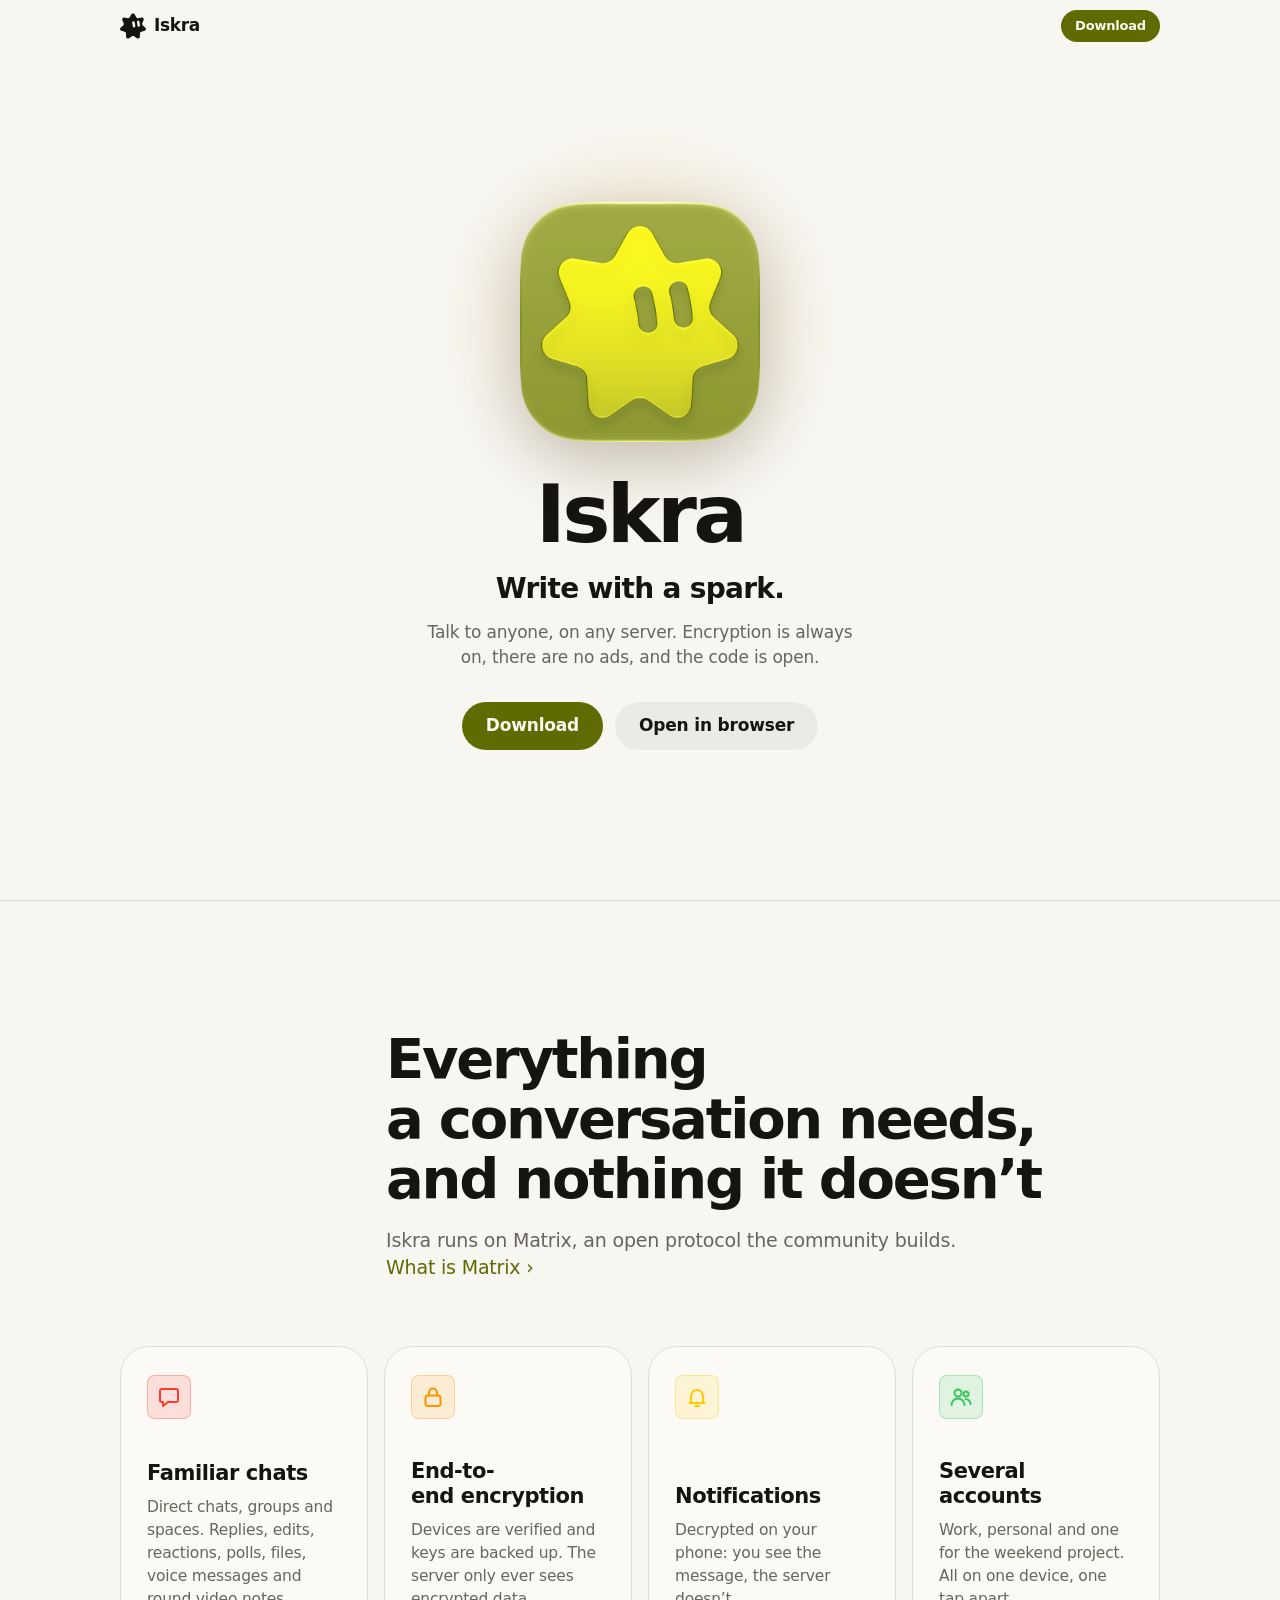
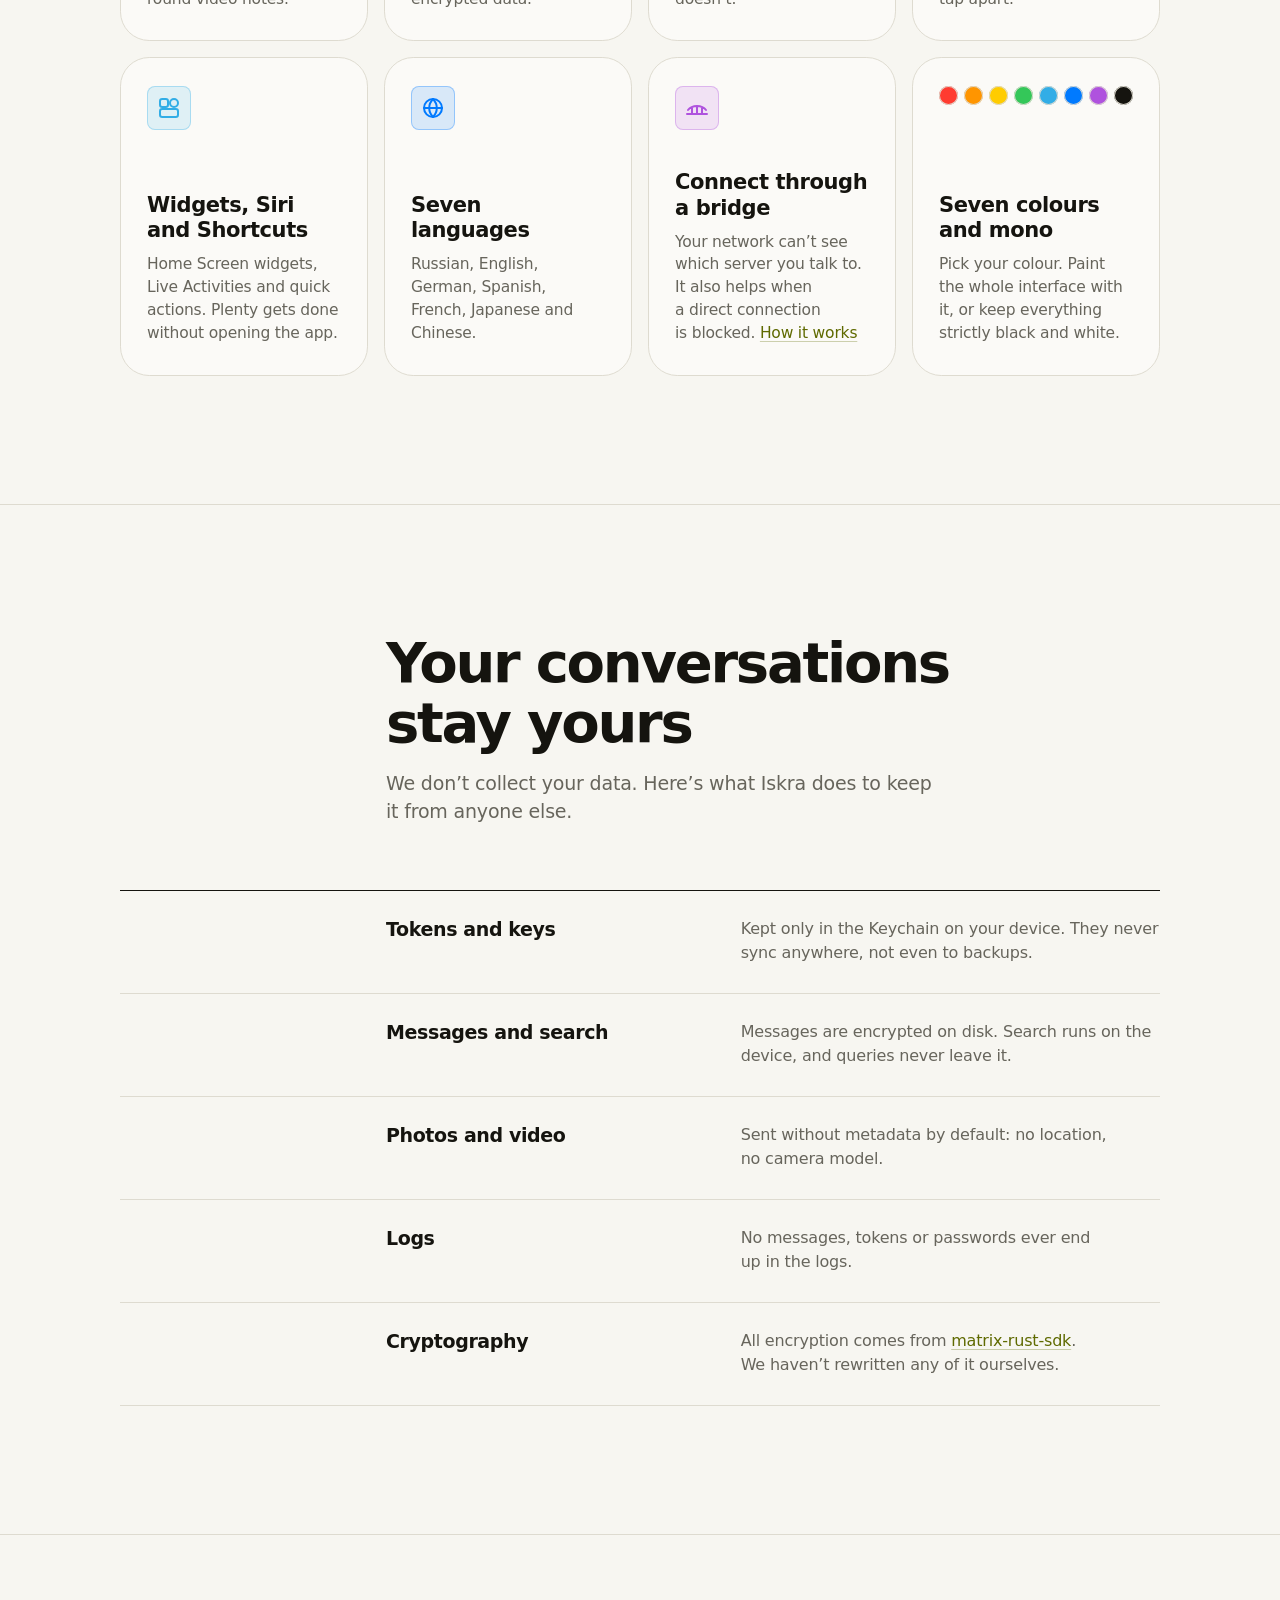
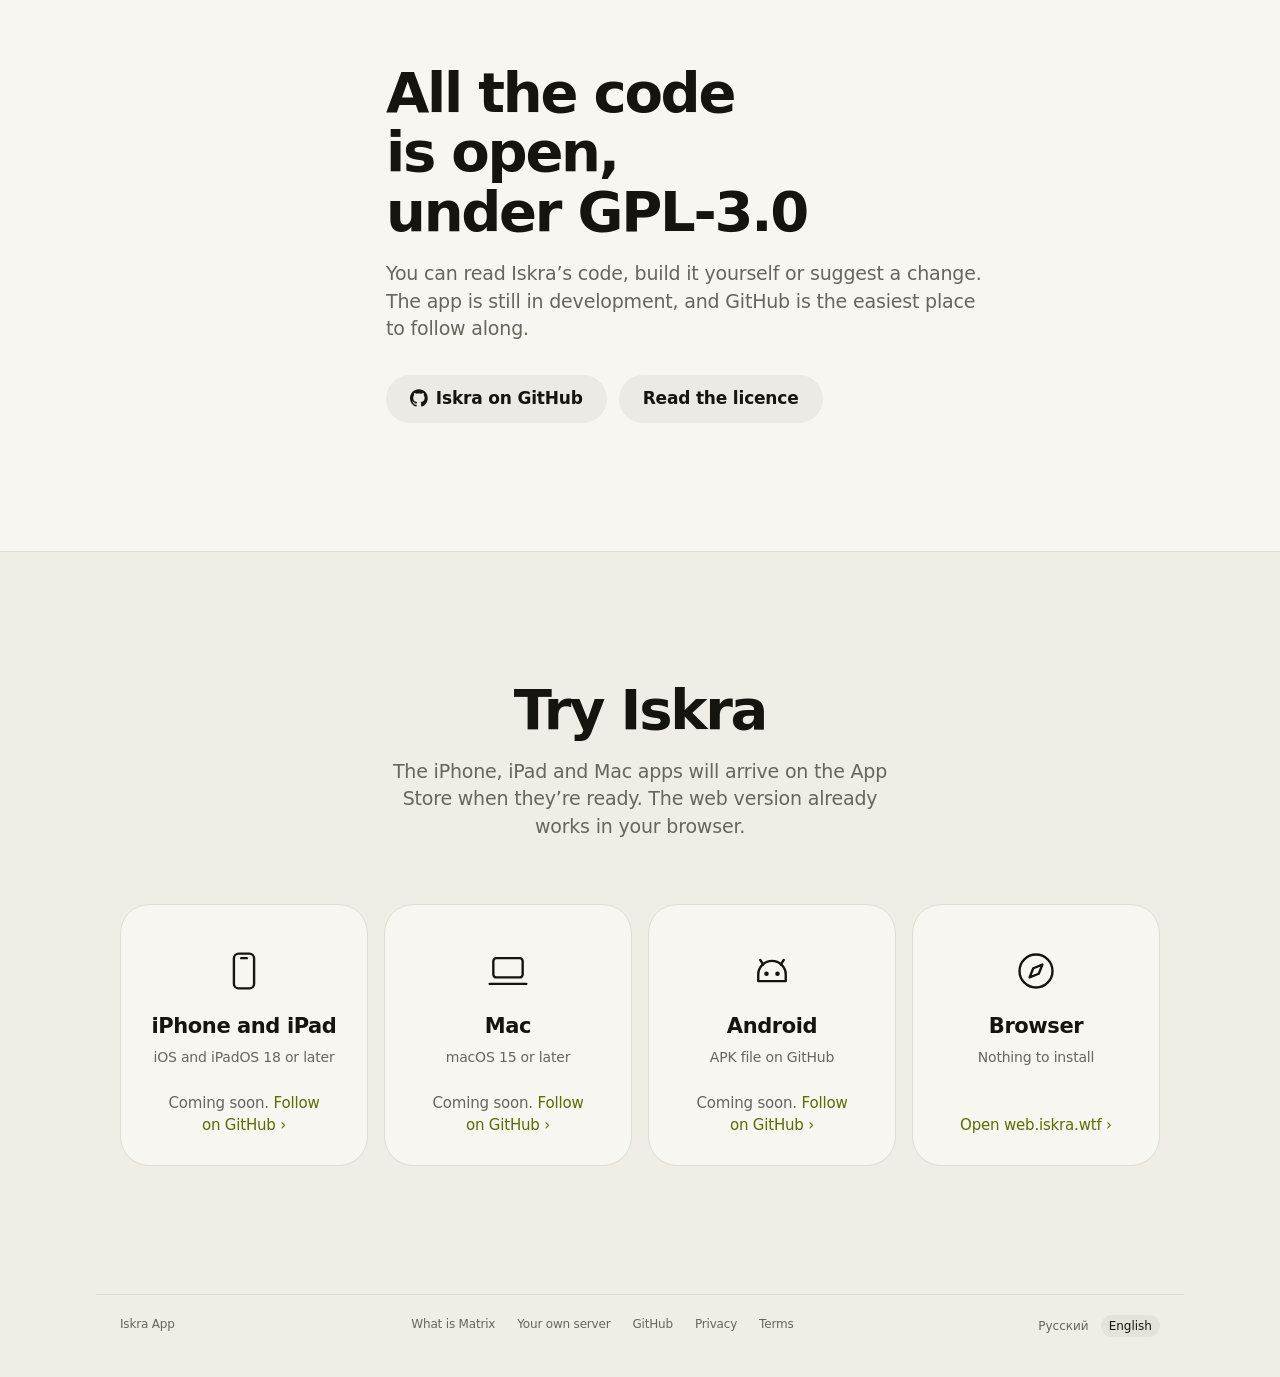
==== commit 060dd7fc: "Исправлен английский текст описания: убран апостроф, ломавший строку Co-Authored-By: Claude Sonnet 5" ====
--- a/index.html
+++ b/index.html
@@ -208,7 +208,7 @@
     // Русские лежат в разметке и читаются оттуда; здесь — английские и те, что собирает скрипт.
     const EN = {
       'meta.title': 'Iskra — a Matrix messenger for iPhone, iPad and Mac',
-      'meta.description': 'Write with a spark. A messenger for iPhone, iPad, Mac, Android and the web. Chat the way you're used to, with end-to-end encryption. No tracking, the source code is open.',
+      'meta.description': 'Write with a spark. A messenger for iPhone, iPad, Mac, Android and the web. Chat the familiar way, with end-to-end encryption. No tracking, the source code is open.',
       'nav.download': 'Download',
       'hero.icon': 'Iskra app icon',
       'hero.sub': 'Write with a spark.',
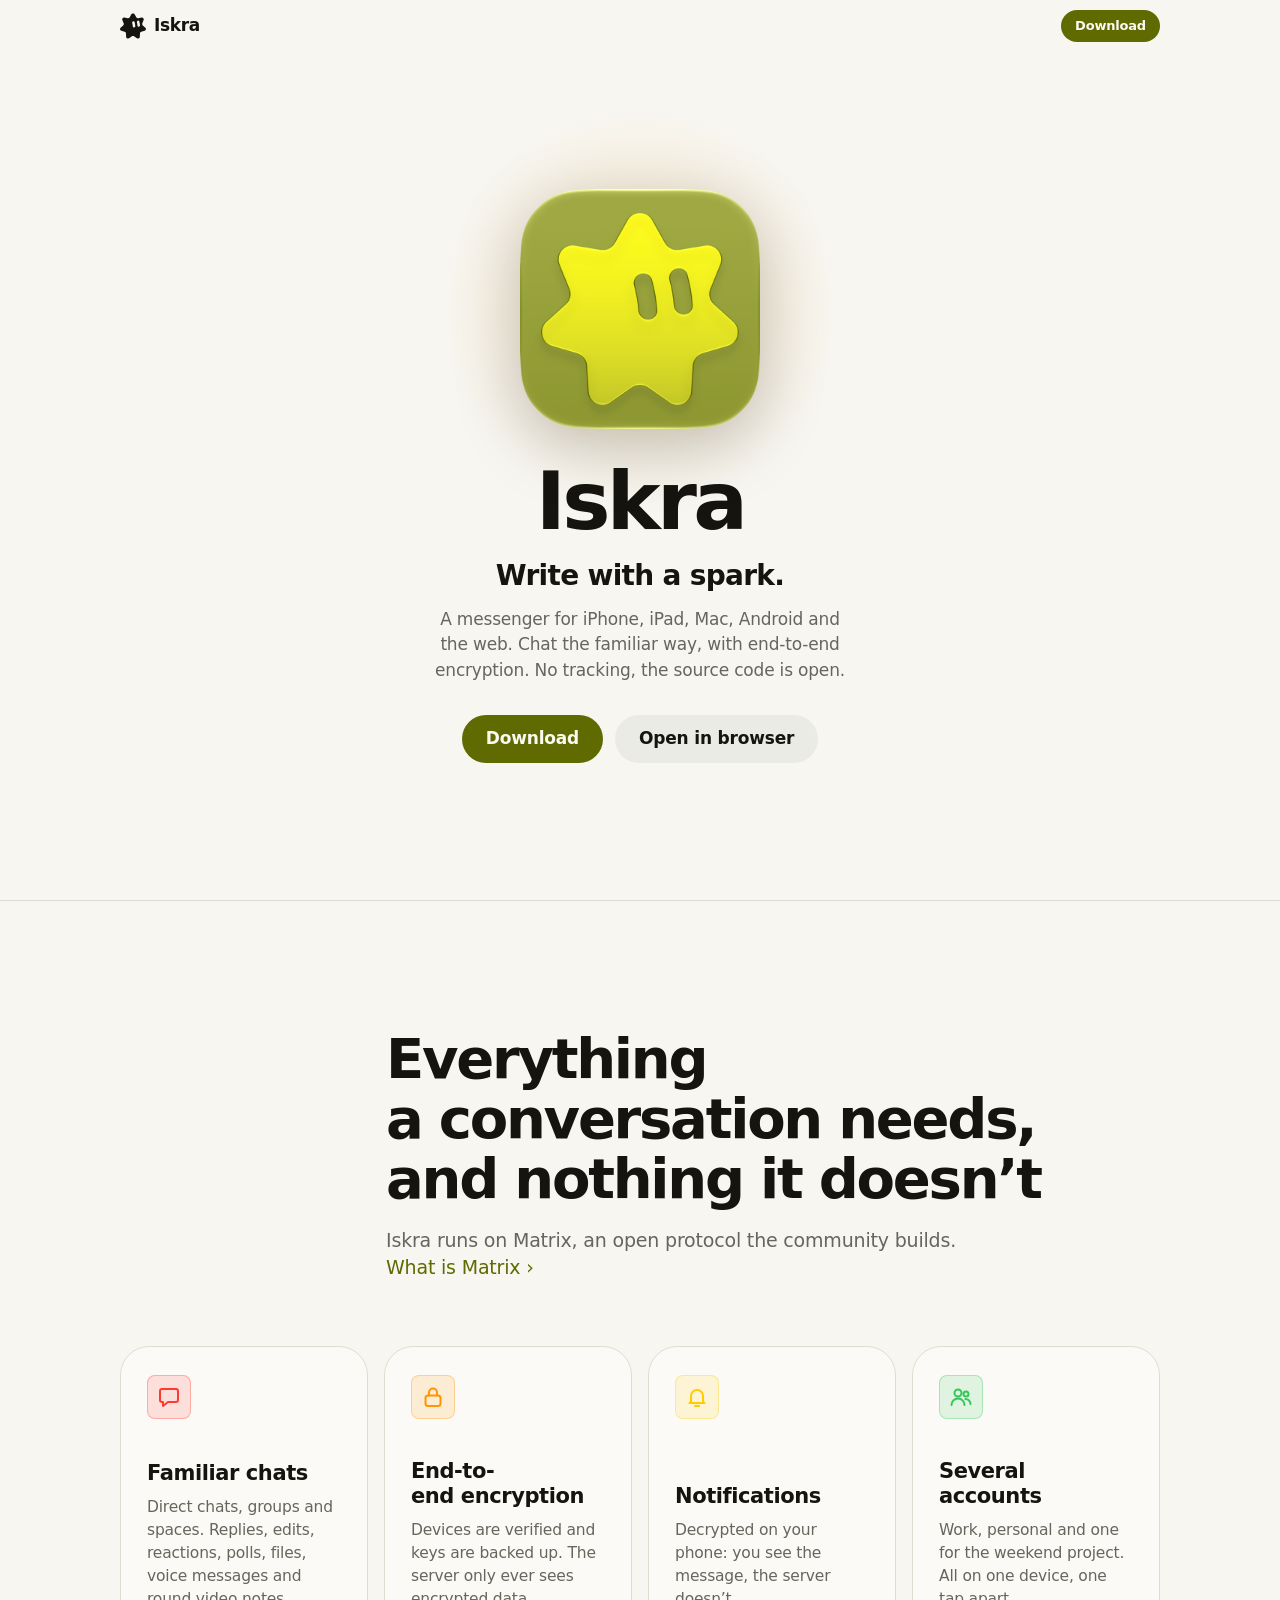
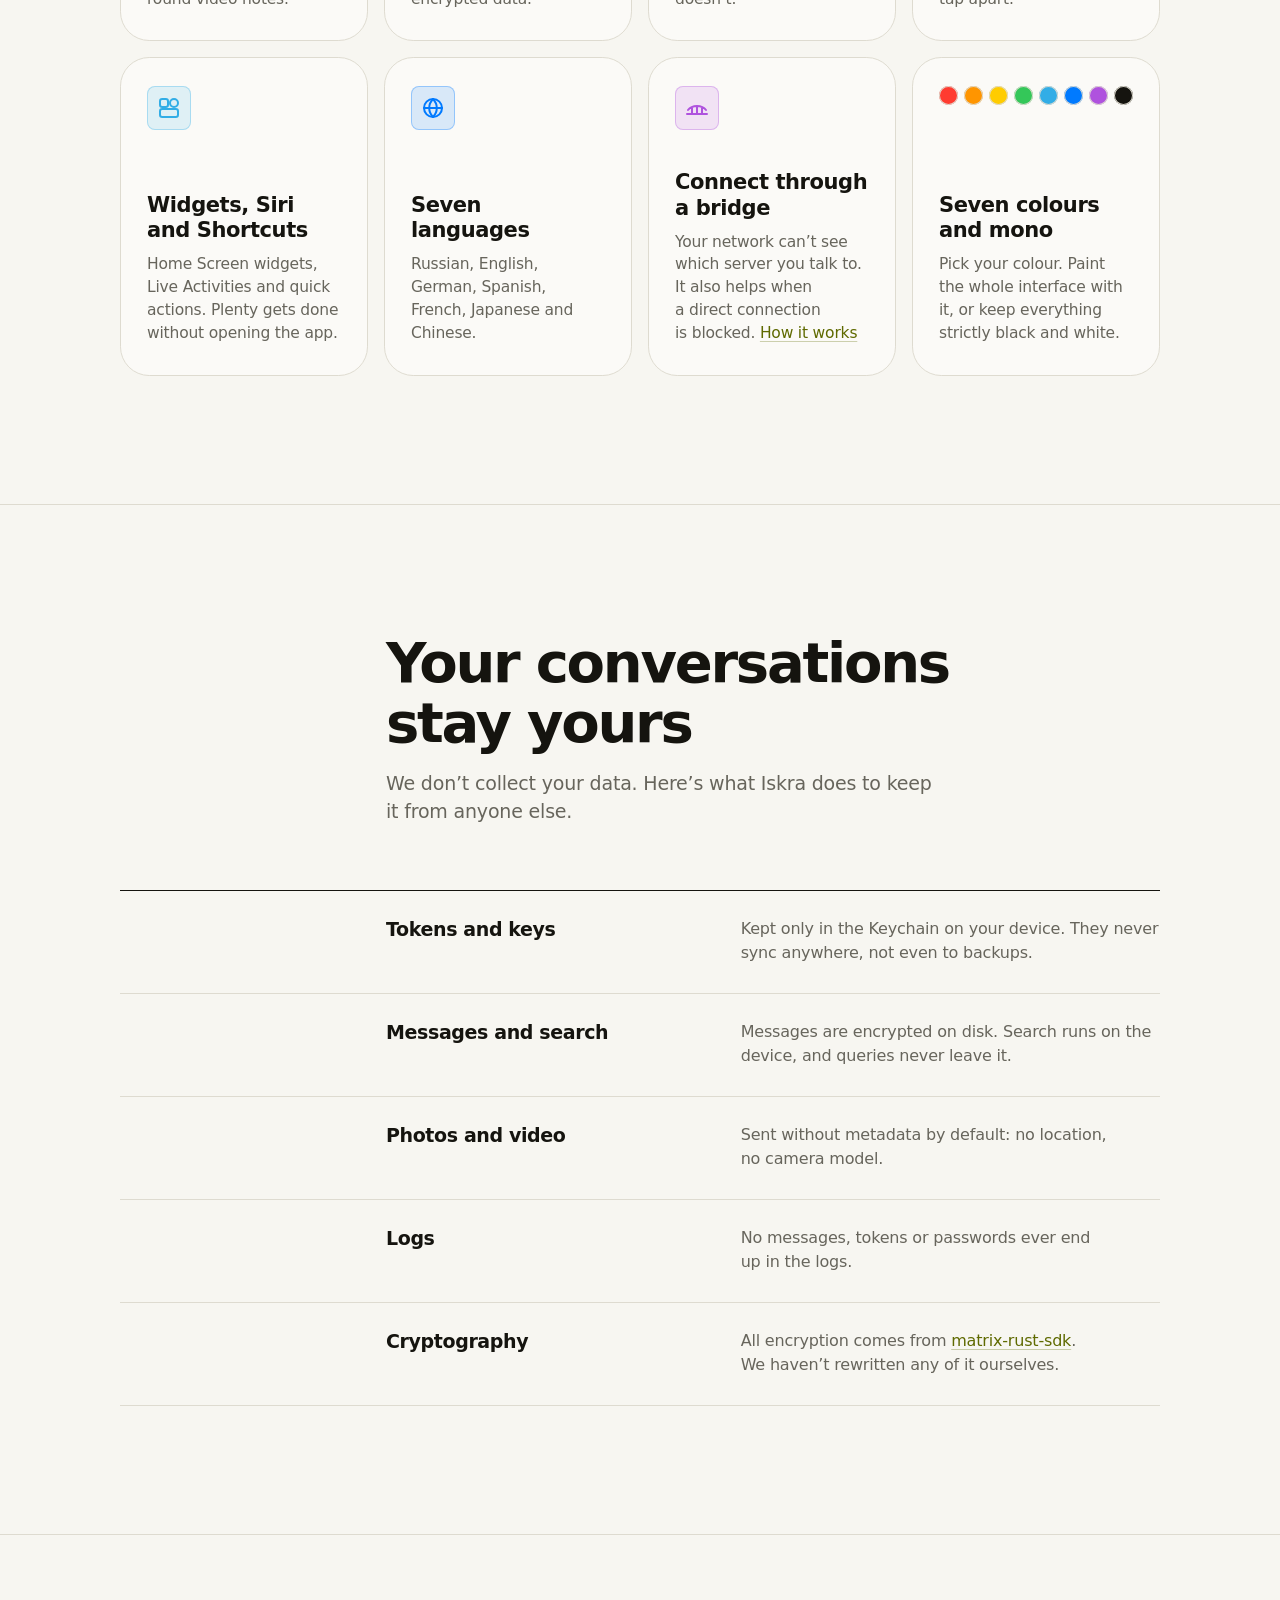
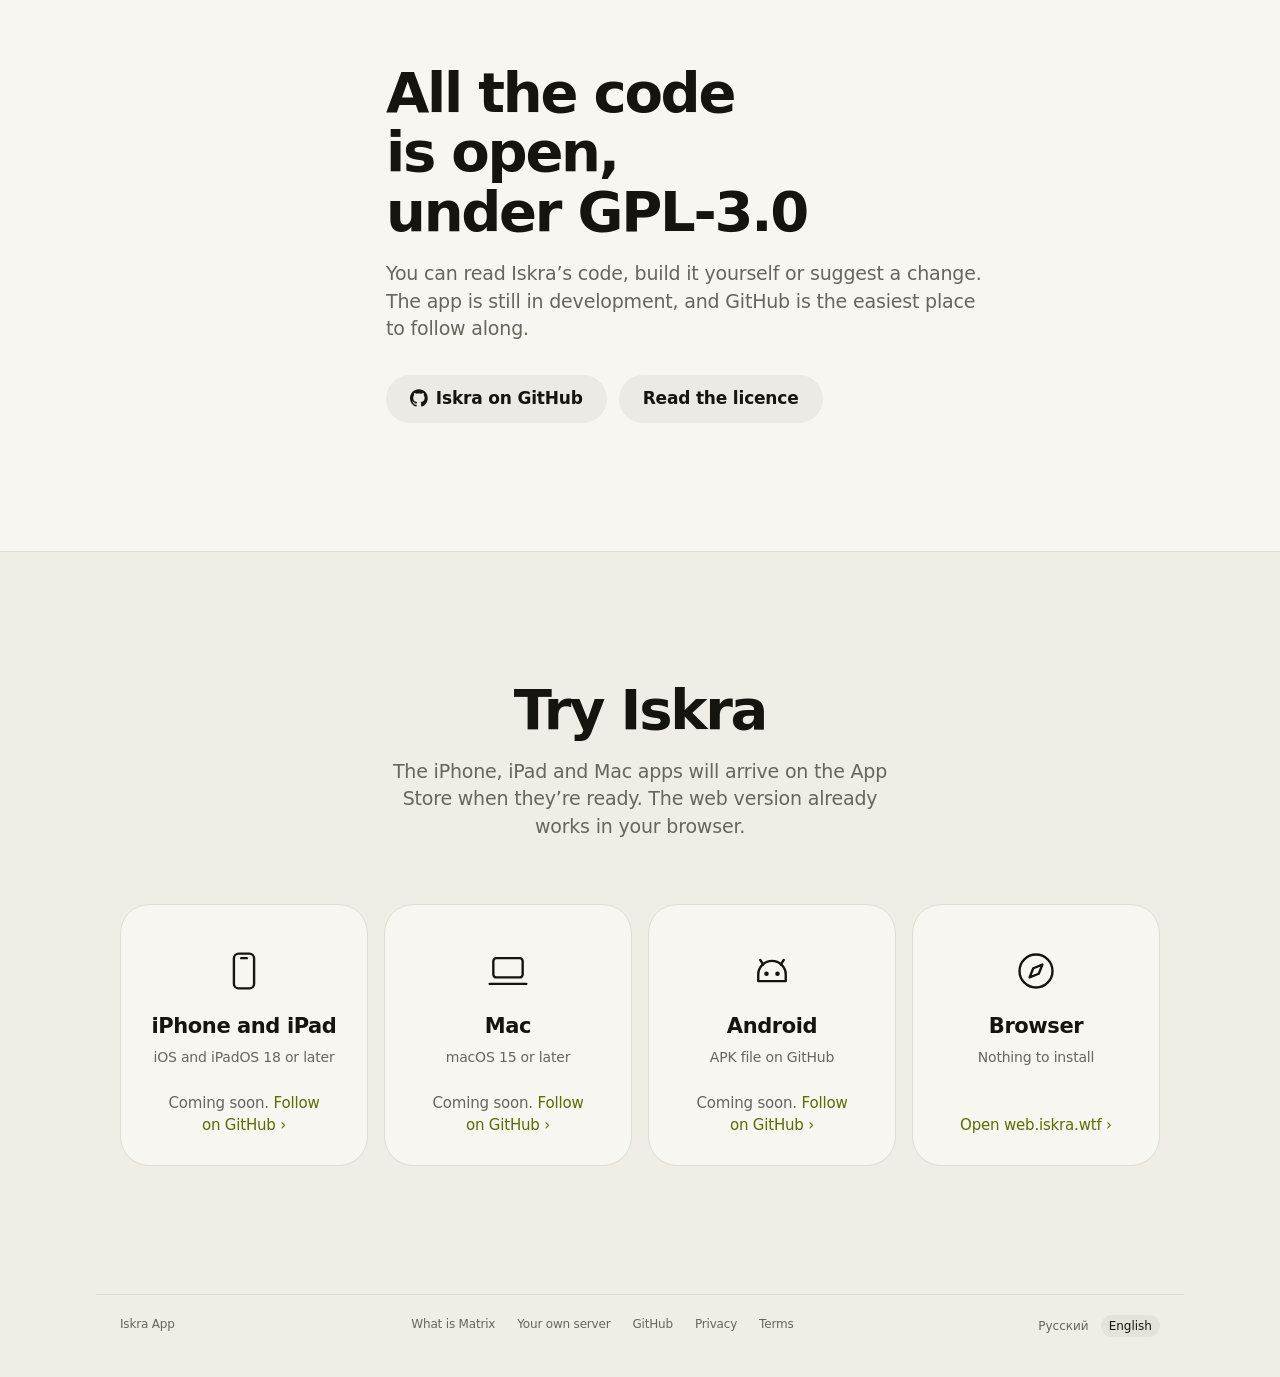
==== commit 7b5fbfa6: "Фраза про мессенджер — в hero.body, подзаголовок снова «Пиши искренне.» Co-Authored-By: Claude Sonne" ====
--- a/index.html
+++ b/index.html
@@ -12,7 +12,7 @@
   <meta property="og:type" content="website">
   <meta property="og:site_name" content="Iskra">
   <meta property="og:title" content="Iskra — мессенджер на Matrix">
-  <meta property="og:description" content="Пиши искренне. Мессенджер для iPhone, iPad, Mac, Android и веба. Переписывайтесь как привыкли со сквозным шифрованием. Никакой слежки, исходный код открыт.">
+  <meta property="og:description" content="Пиши искренне.">
   <meta property="og:url" content="https://iskra.wtf/">
   <meta property="og:locale" content="ru_RU">
   <meta property="og:locale:alternate" content="en_US">
@@ -23,7 +23,7 @@
   <meta property="og:image:alt" content="Иконка Iskra и надпись: Iskra, мессенджер на Matrix для iPhone, iPad и Mac">
   <meta name="twitter:card" content="summary_large_image">
   <meta name="twitter:title" content="Iskra — мессенджер на Matrix">
-  <meta name="twitter:description" content="Пиши искренне. Мессенджер для iPhone, iPad, Mac, Android и веба. Переписывайтесь как привыкли со сквозным шифрованием. Никакой слежки, исходный код открыт.">
+  <meta name="twitter:description" content="Пиши искренне.">
   <meta name="twitter:image" content="https://iskra.wtf/assets/og.png">
   <link rel="icon" href="assets/favicon.svg" type="image/svg+xml">
   <link rel="icon" href="icon.png" type="image/png">
@@ -50,7 +50,7 @@
       </div>
       <h1>Iskra</h1>
       <p class="hero__sub" data-i18n="hero.sub">Пиши искренне.</p>
-      <p class="hero__body" data-i18n="hero.body">Переписывайтесь с&nbsp;кем угодно и&nbsp;на&nbsp;любом сервере. Шифрование включено всегда, рекламы нет, а&nbsp;код открыт.</p>
+      <p class="hero__body" data-i18n="hero.body">Мессенджер для iPhone, iPad, Mac, Android и&nbsp;веба. Переписывайтесь как привыкли со&nbsp;сквозным шифрованием. Никакой слежки, исходный код открыт.</p>
       <div class="hero__cta">
         <a class="button button--primary" id="get" href="#download"><span id="get-label" data-i18n="nav.download">Скачать</span></a>
         <a class="button button--plain" href="https://web.iskra.wtf" target="_blank" rel="noopener" data-i18n="hero.web">Открыть в&nbsp;браузере</a>
@@ -208,11 +208,11 @@
     // Русские лежат в разметке и читаются оттуда; здесь — английские и те, что собирает скрипт.
     const EN = {
       'meta.title': 'Iskra — a Matrix messenger for iPhone, iPad and Mac',
-      'meta.description': 'Write with a spark. A messenger for iPhone, iPad, Mac, Android and the web. Chat the familiar way, with end-to-end encryption. No tracking, the source code is open.',
+      'meta.description': 'Iskra is a calm Matrix messenger for iPhone, iPad and Mac. End-to-end encryption and open source under GPL-3.0. In development.',
       'nav.download': 'Download',
       'hero.icon': 'Iskra app icon',
       'hero.sub': 'Write with a spark.',
-      'hero.body': 'Talk to&nbsp;anyone, on&nbsp;any server. Encryption is&nbsp;always on, there are no&nbsp;ads, and the code is&nbsp;open.',
+      'hero.body': 'A&nbsp;messenger for iPhone, iPad, Mac, Android and the web. Chat the familiar way, with end-to-end encryption. No tracking, the source code is open.',
       'hero.web': 'Open in&nbsp;browser',
       'features.title': 'Everything a&nbsp;conversation needs, and nothing it&nbsp;doesn’t',
       'features.p': 'Iskra runs on&nbsp;Matrix, an&nbsp;open protocol the community builds. <a class="more" href="matrix">What is&nbsp;Matrix</a>',
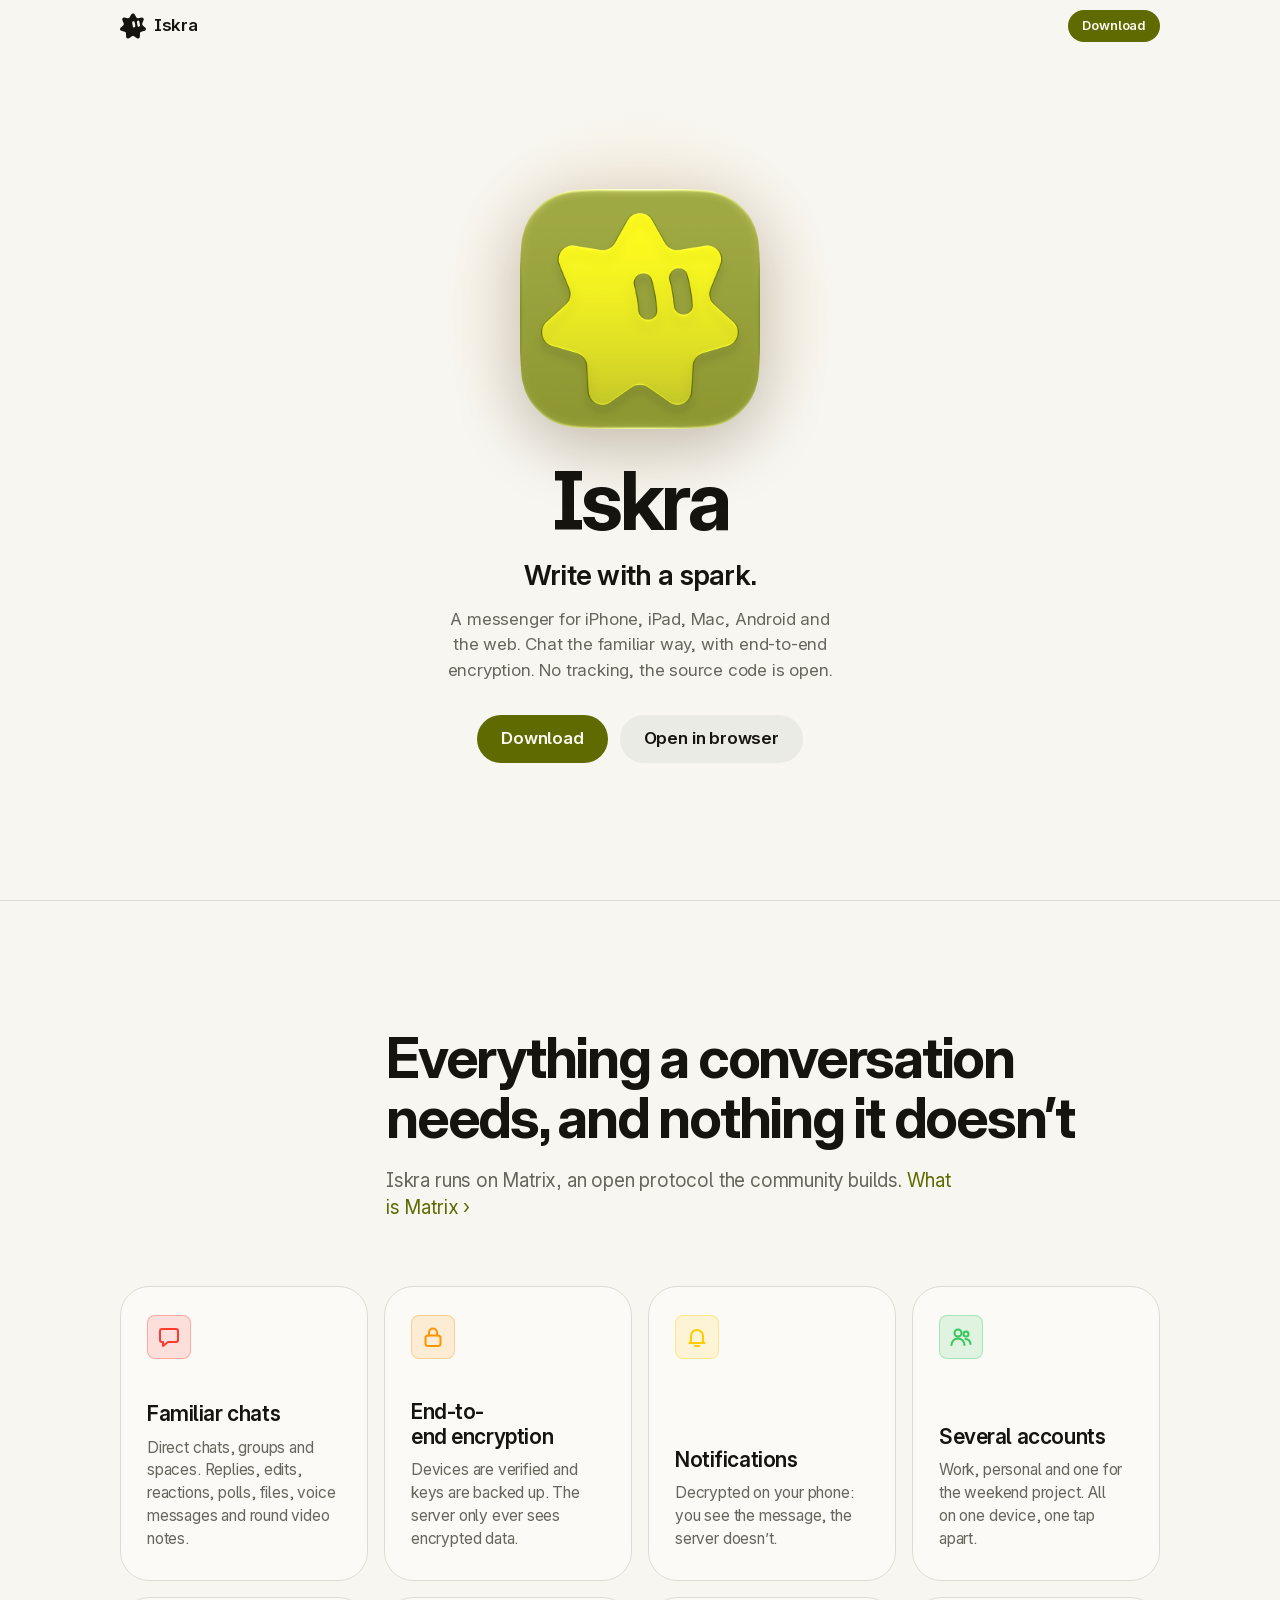
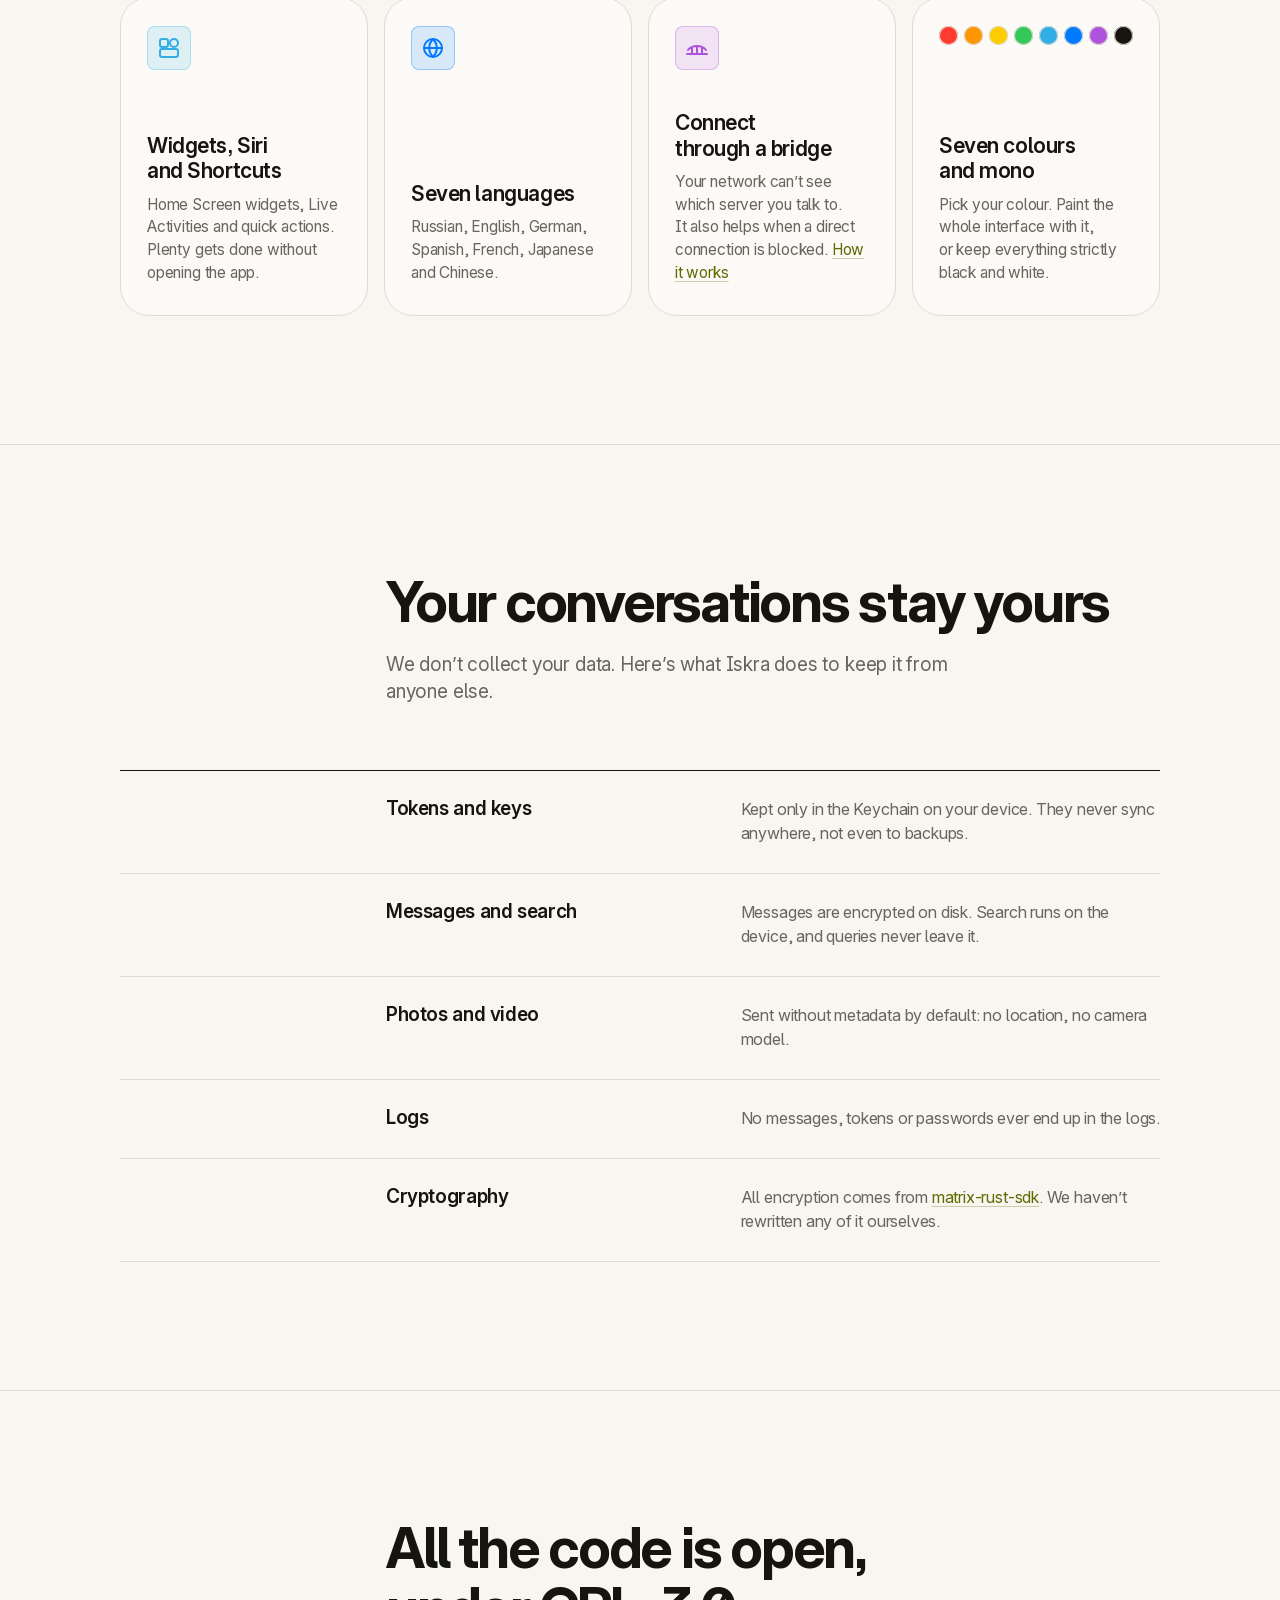
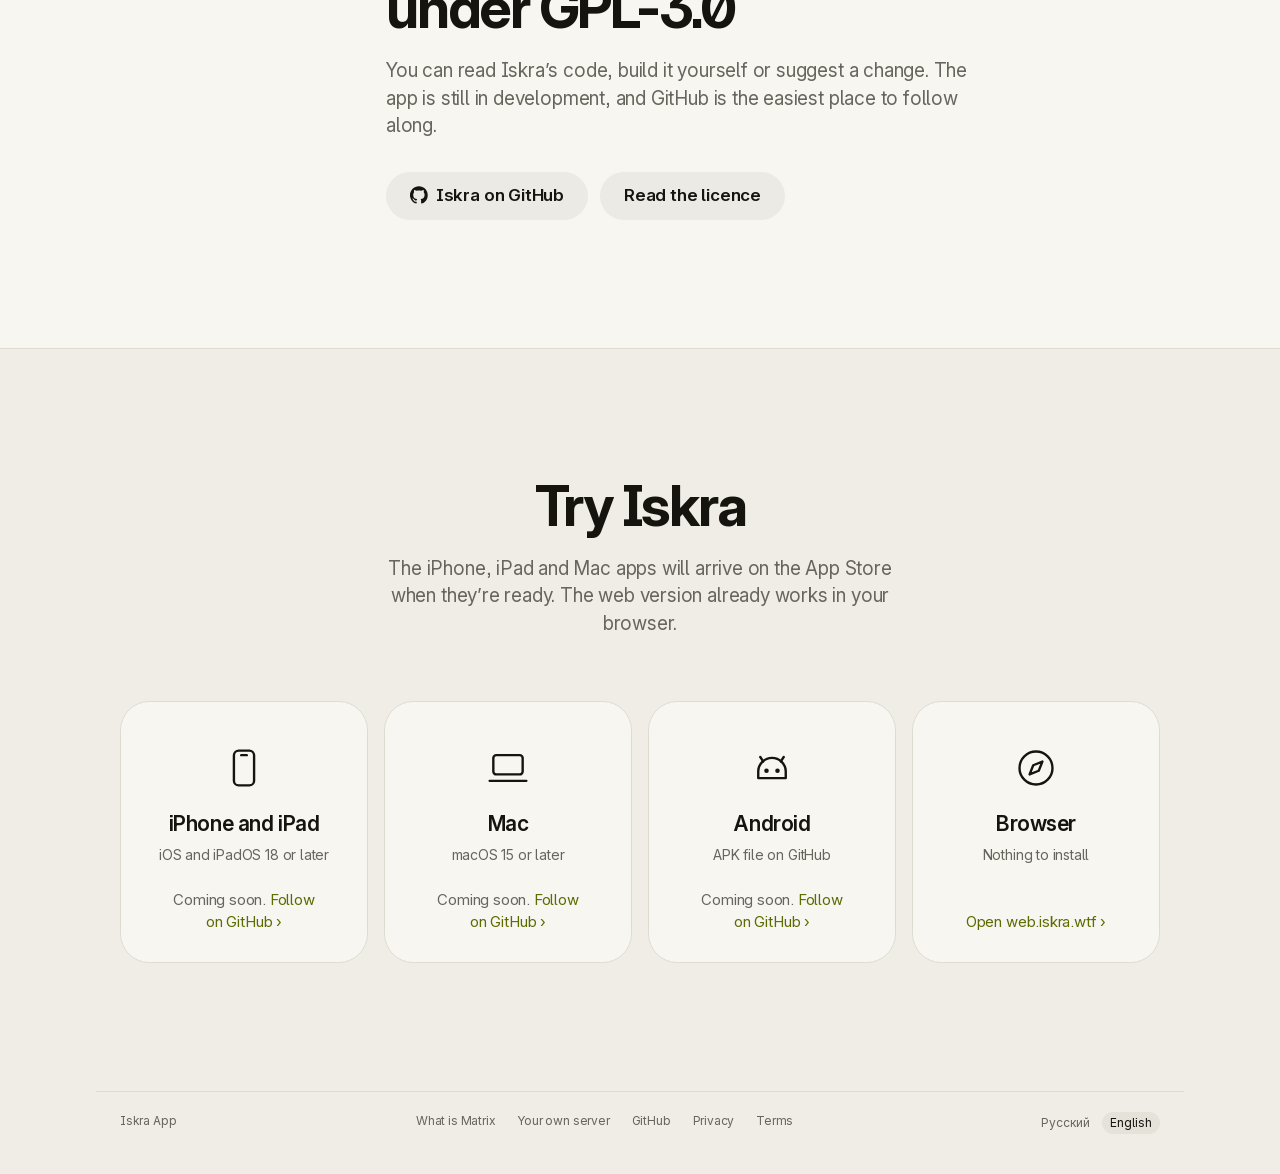
==== commit 0fa3721b: "Inter 4.1: полный вариативный шрифт со стилистическими наборами Co-Authored-By: Claude Sonnet 5.5 <n" ====
--- a/index.html
+++ b/index.html
@@ -29,7 +29,7 @@
   <link rel="icon" href="icon.png" type="image/png">
   <link rel="apple-touch-icon" href="icon.png">
   <link rel="preload" as="image" href="assets/icons/spark.png">
-  <link rel="preload" as="font" type="font/woff2" href="assets/fonts/inter-cyrillic-normal.woff2" crossorigin>
+  <link rel="preload" as="font" type="font/woff2" href="assets/fonts/inter-variable.woff2" crossorigin>
   <link rel="stylesheet" href="assets/fonts/inter.css">
   <link rel="stylesheet" href="assets/site.css">
 </head>
--- a/assets/fonts/inter.css
+++ b/assets/fonts/inter.css
@@ -1,41 +1,8 @@
-/* Inter (The Inter Project Authors, SIL OFL 1.1 — OFL.txt рядом). Те же файлы, что в iskra-web: ни одного запроса к Google. */
-
-/* cyrillic-ext */
+/* Inter 4.1 (The Inter Project Authors, SIL OFL 1.1 — OFL.txt рядом). Полный вариативный файл со всеми OpenType-фичами (zero, ss01…); ни одного запроса к Google. */
 @font-face {
   font-family: 'Inter';
   font-style: normal;
   font-weight: 100 900;
   font-display: swap;
-  src: url('./inter-cyrillic-ext-normal.woff2') format('woff2');
-  unicode-range: U+0460-052F, U+1C80-1C8A, U+20B4, U+2DE0-2DFF, U+A640-A69F, U+FE2E-FE2F;
+  src: url('./inter-variable.woff2') format('woff2');
 }
-
-/* cyrillic */
-@font-face {
-  font-family: 'Inter';
-  font-style: normal;
-  font-weight: 100 900;
-  font-display: swap;
-  src: url('./inter-cyrillic-normal.woff2') format('woff2');
-  unicode-range: U+0301, U+0400-045F, U+0490-0491, U+04B0-04B1, U+2116;
-}
-
-/* latin-ext */
-@font-face {
-  font-family: 'Inter';
-  font-style: normal;
-  font-weight: 100 900;
-  font-display: swap;
-  src: url('./inter-latin-ext-normal.woff2') format('woff2');
-  unicode-range: U+0100-02BA, U+02BD-02C5, U+02C7-02CC, U+02CE-02D7, U+02DD-02FF, U+0304, U+0308, U+0329, U+1D00-1DBF, U+1E00-1E9F, U+1EF2-1EFF, U+2020, U+20A0-20AB, U+20AD-20C0, U+2113, U+2C60-2C7F, U+A720-A7FF;
-}
-
-/* latin */
-@font-face {
-  font-family: 'Inter';
-  font-style: normal;
-  font-weight: 100 900;
-  font-display: swap;
-  src: url('./inter-latin-normal.woff2') format('woff2');
-  unicode-range: U+0000-00FF, U+0131, U+0152-0153, U+02BB-02BC, U+02C6, U+02DA, U+02DC, U+0304, U+0308, U+0329, U+2000-206F, U+20AC, U+2122, U+2191, U+2193, U+2212, U+2215, U+FEFF, U+FFFD;
-}
--- a/assets/site.css
+++ b/assets/site.css
@@ -80,6 +80,7 @@
   font-size: 1.0625rem;
   line-height: 1.5;
   letter-spacing: -0.011em;
+  font-feature-settings: "zero", "ss01", "ss02", "ss07";
   -webkit-font-smoothing: antialiased;
   -webkit-tap-highlight-color: transparent;
 }
@@ -357,7 +358,7 @@
 .steps > li::before {
   content: counter(step, decimal-leading-zero); grid-column: 1 / 4;
   font-size: clamp(2.5rem, 5vw, 3.5rem); font-weight: 700; letter-spacing: -0.04em; line-height: 1;
-  color: transparent; -webkit-text-stroke: 1px var(--color-line-strong); font-feature-settings: "tnum";
+  color: transparent; -webkit-text-stroke: 1px var(--color-line-strong); font-feature-settings: "tnum", "zero", "ss01", "ss02", "ss07";
 }
 .step { grid-column: 4 / 13; min-width: 0; }
 .step h3 { font-size: 1.3125rem; font-weight: 600; letter-spacing: -0.02em; line-height: 1.3; }
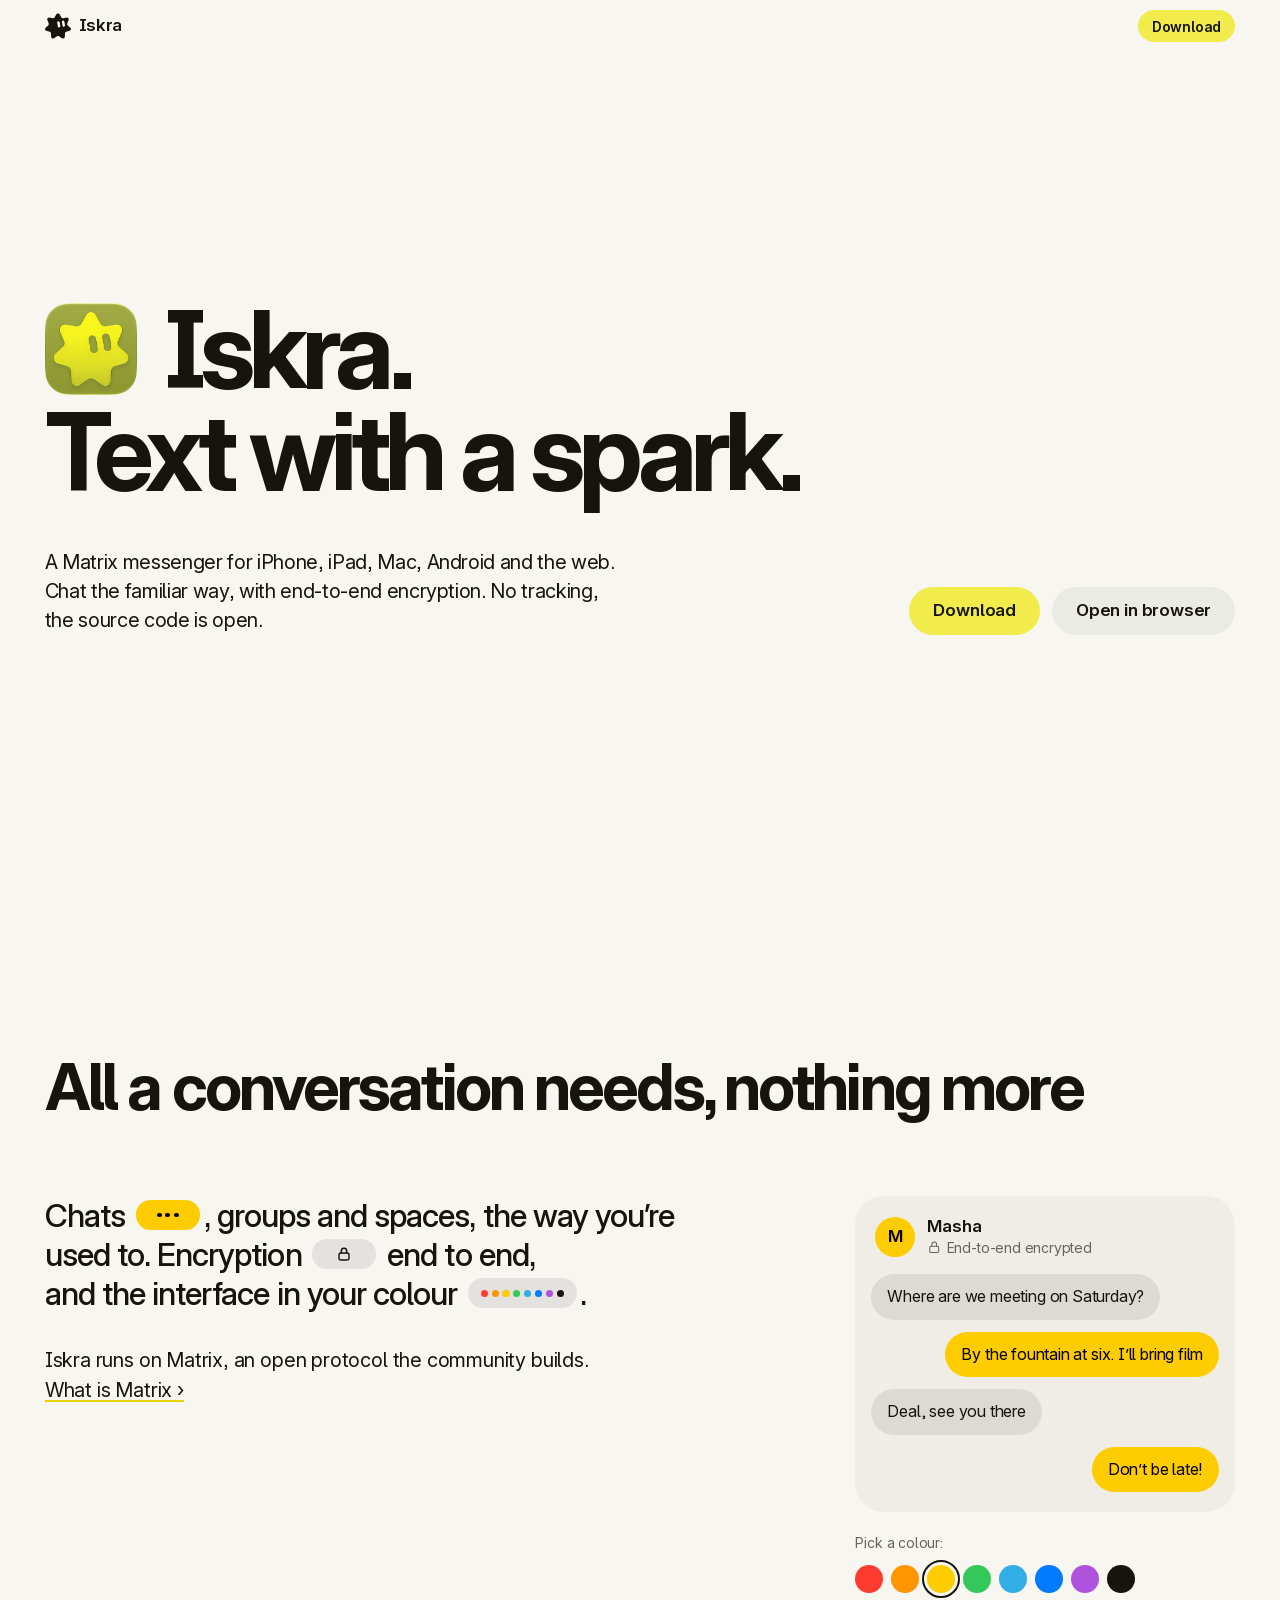
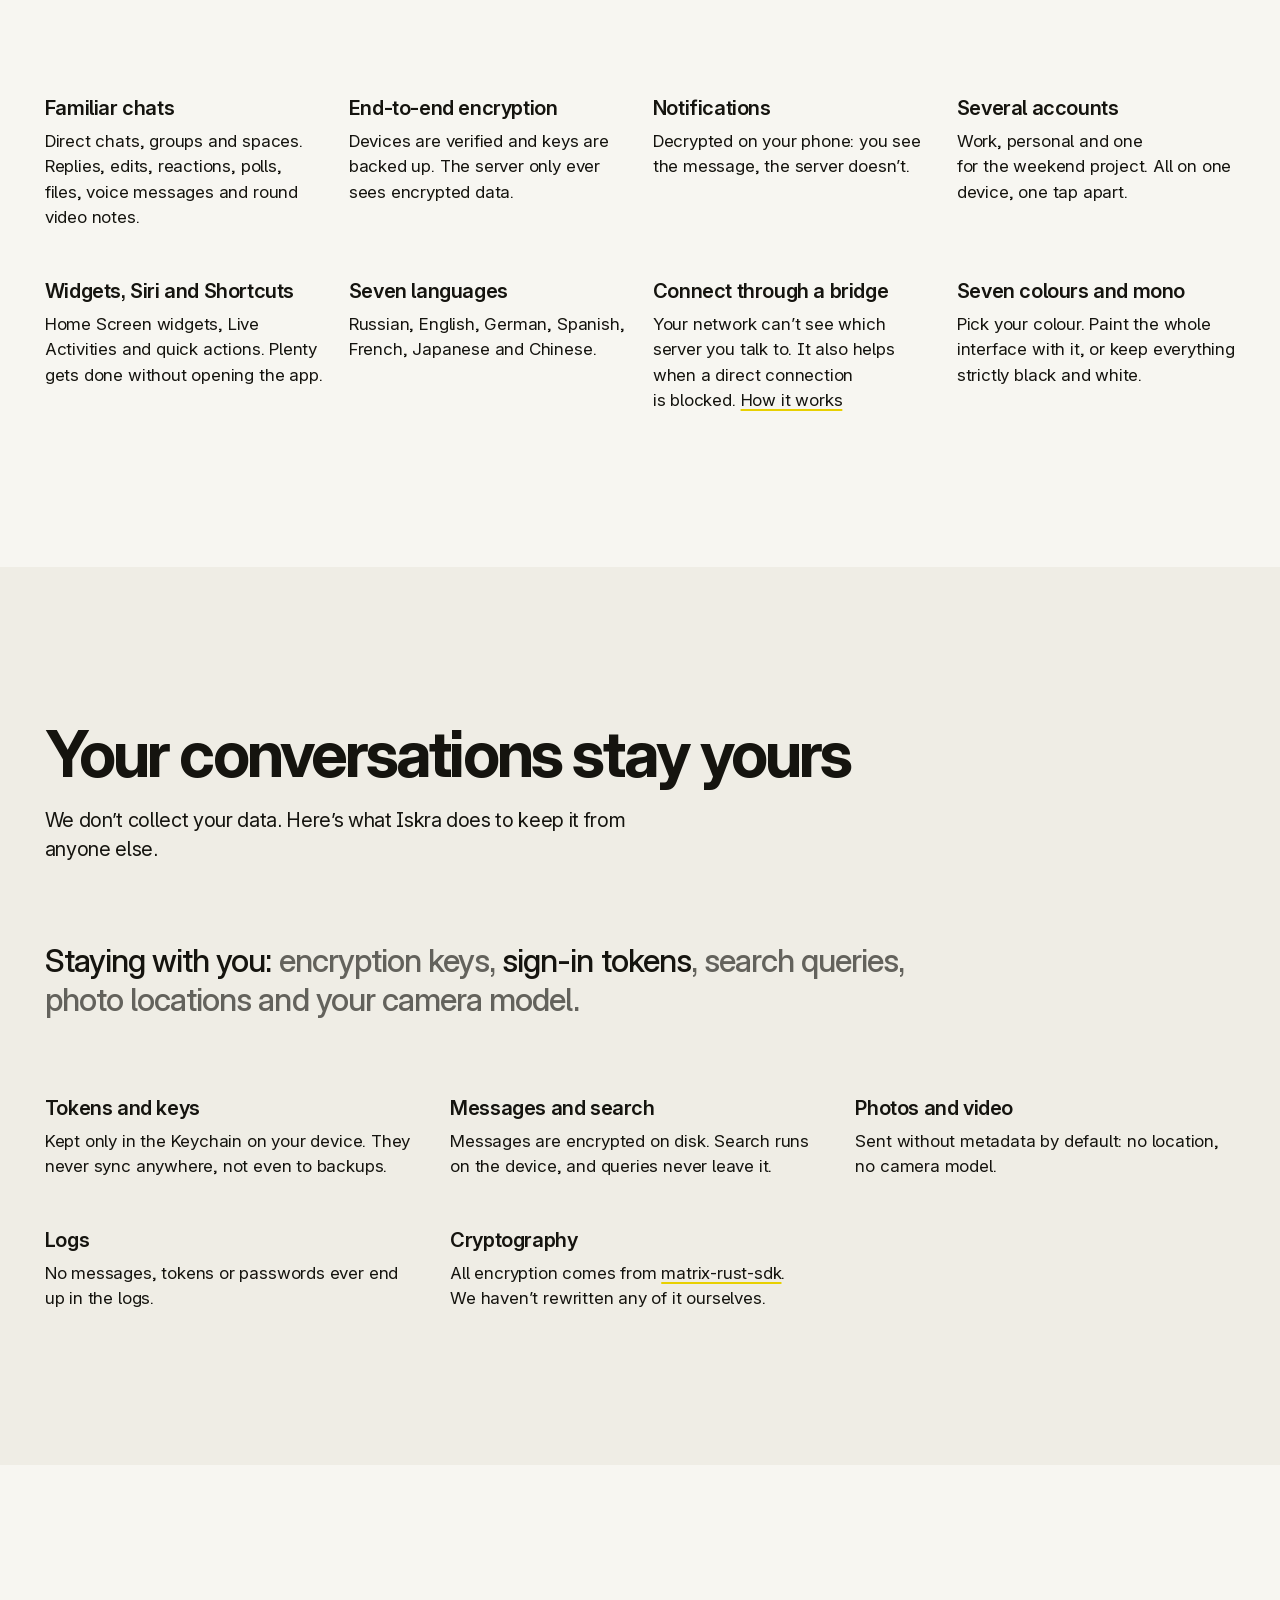
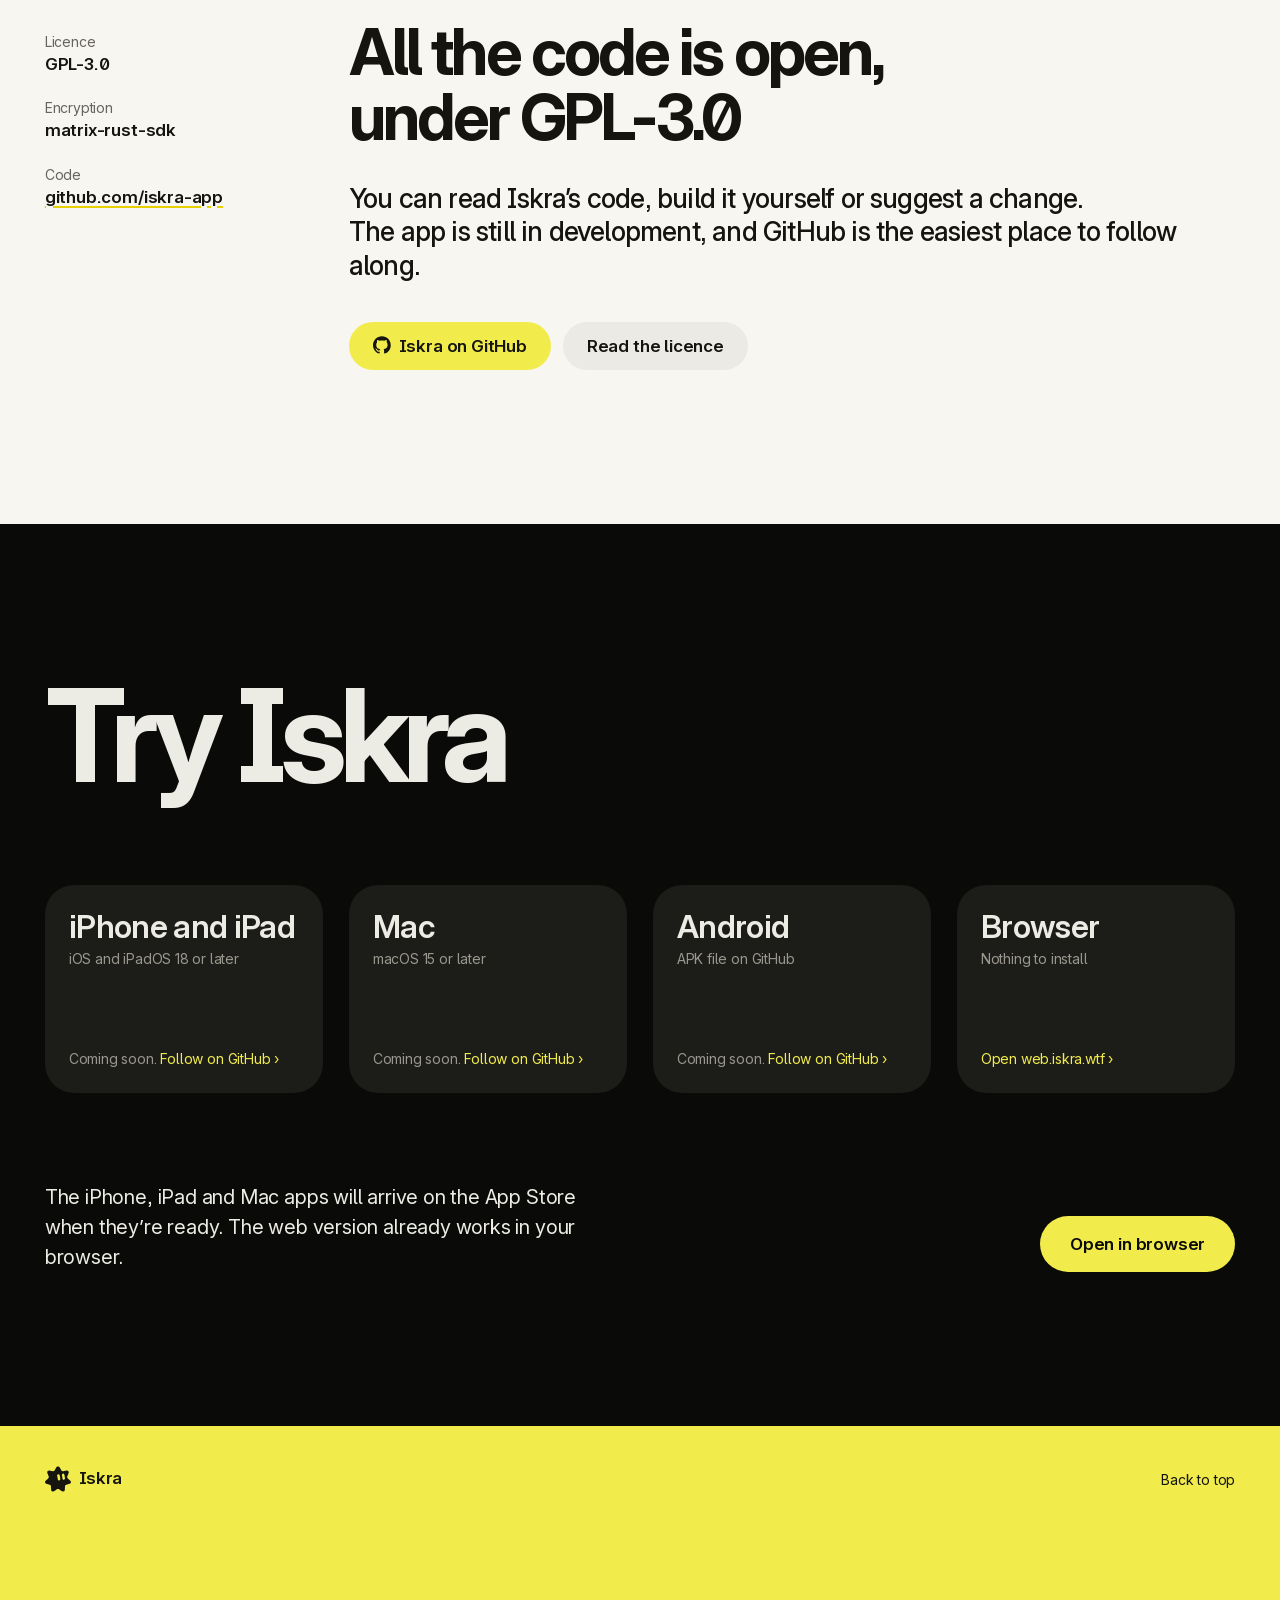
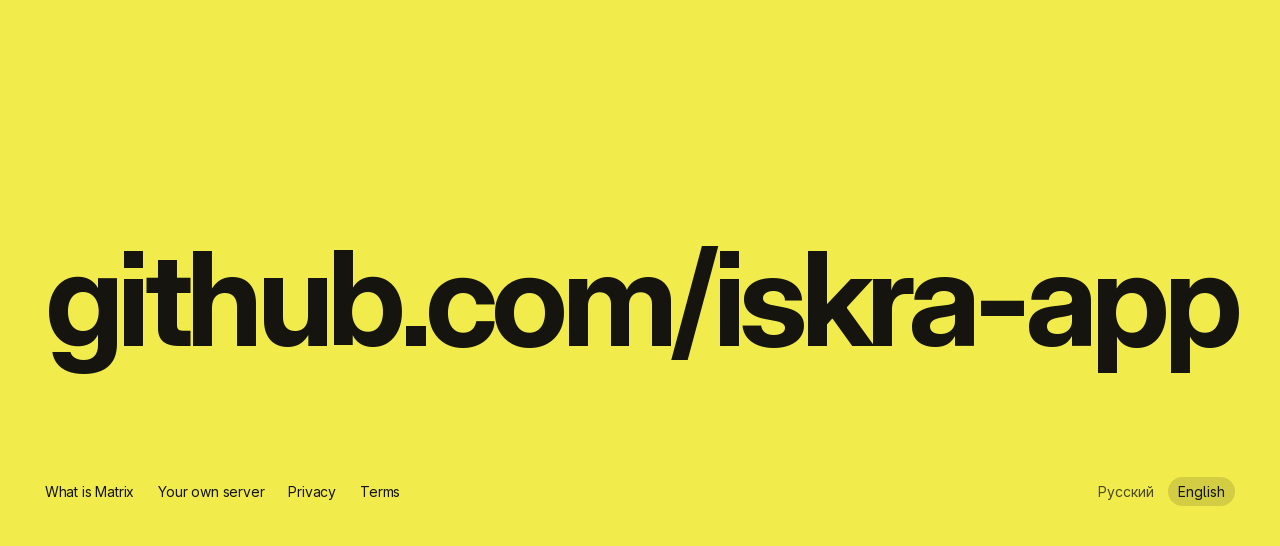
==== commit 59737e84: "Редизайн сайта: крупный набор, живой чат, жёлтая искра в обеих темах Главная: «[иконка] Iskra. Пиши " ====
--- a/index.html
+++ b/index.html
@@ -32,6 +32,7 @@
   <link rel="preload" as="font" type="font/woff2" href="assets/fonts/inter-variable.woff2" crossorigin>
   <link rel="stylesheet" href="assets/fonts/inter.css">
   <link rel="stylesheet" href="assets/site.css">
+  <noscript><style>.hero.is-waiting .hero__line, .hero.is-waiting .hero__sub, .hero.is-waiting .hero__foot { opacity: 1; }</style></noscript>
 </head>
 <body>
 
@@ -44,150 +45,169 @@
   </header>
 
   <main id="top">
-    <section class="hero">
-      <div class="appicon" id="appicon" role="img" aria-label="Иконка Iskra" data-i18n-aria="hero.icon">
-        <img class="is-on" src="assets/icons/spark.png" alt="" width="640" height="640">
-      </div>
-      <h1>Iskra</h1>
-      <p class="hero__sub" data-i18n="hero.sub">Пиши искренне.</p>
-      <p class="hero__body" data-i18n="hero.body">Мессенджер для iPhone, iPad, Mac, Android и&nbsp;веба. Переписывайтесь как привыкли со&nbsp;сквозным шифрованием. Никакой слежки, исходный код открыт.</p>
-      <div class="hero__cta">
-        <a class="button button--primary" id="get" href="#download"><span id="get-label" data-i18n="nav.download">Скачать</span></a>
-        <a class="button button--plain" href="https://web.iskra.wtf" target="_blank" rel="noopener" data-i18n="hero.web">Открыть в&nbsp;браузере</a>
+    <section class="hero is-waiting" id="hero">
+      <div class="wrap">
+        <h1 class="hero__title">
+          <span class="hero__line"><span class="appicon" id="appicon" role="img" aria-label="Иконка Iskra" data-i18n-aria="hero.icon"><img class="is-on" src="assets/icons/spark.png" alt="" width="640" height="640"></span> <span class="hero__name">Iskra.</span></span><br>
+          <span class="hero__sub" data-i18n="hero.sub">Пиши искренне.</span>
+        </h1>
+        <div class="hero__foot">
+          <p class="hero__body" data-i18n="hero.body">Мессенджер на&nbsp;Matrix для&nbsp;iPhone, iPad, Mac, Android и&nbsp;веба. Переписывайтесь как&nbsp;привыкли, со&nbsp;сквозным шифрованием. Никакой слежки, исходный код открыт.</p>
+          <div class="hero__cta">
+            <a class="button button--primary" id="get" href="#download"><span id="get-label" data-i18n="nav.download">Скачать</span></a>
+            <a class="button button--plain" href="https://web.iskra.wtf" target="_blank" rel="noopener" data-i18n="hero.web">Открыть в&nbsp;браузере</a>
+          </div>
+        </div>
       </div>
     </section>
 
-    <section class="section" id="features" data-nav-solid>
+    <section class="section" id="features" data-nav-solid data-accent="yellow">
       <div class="wrap">
-        <div class="head">
-          <h2 data-i18n="features.title">Всё, что нужно для разговора, и&nbsp;ничего лишнего</h2>
-          <p data-i18n="features.p">Iskra работает на&nbsp;Matrix — открытом протоколе, который развивает сообщество. <a class="more" href="matrix">Что такое Matrix</a></p>
-        </div>
-        <div class="cards">
-          <article class="card">
-            <span class="tile" style="--c:var(--red)"><svg class="icon"><use href="assets/sprite.svg#i-chat"/></svg></span>
-            <h3 data-i18n="f.chats.t">Привычные чаты</h3>
-            <p data-i18n="f.chats.p">Личные чаты, группы и&nbsp;пространства. Ответы, правки, реакции, опросы, файлы, голосовые и&nbsp;видео в&nbsp;кружке.</p>
-          </article>
-          <article class="card">
-            <span class="tile" style="--c:var(--orange)"><svg class="icon"><use href="assets/sprite.svg#i-lock"/></svg></span>
-            <h3 data-i18n="f.e2ee.t">Сквозное шифрование</h3>
-            <p data-i18n="f.e2ee.p">Устройства подтверждаются, ключи хранятся в&nbsp;резервной копии. Сервер видит только зашифрованные данные.</p>
-          </article>
-          <article class="card">
-            <span class="tile" style="--c:var(--yellow);--ink:#000"><svg class="icon"><use href="assets/sprite.svg#i-bell"/></svg></span>
-            <h3 data-i18n="f.push.t">Уведомления</h3>
-            <p data-i18n="f.push.p">Расшифровываются на&nbsp;телефоне: вы&nbsp;видите текст, а&nbsp;сервер — нет.</p>
-          </article>
-          <article class="card">
-            <span class="tile" style="--c:var(--green)"><svg class="icon"><use href="assets/sprite.svg#i-users"/></svg></span>
-            <h3 data-i18n="f.accounts.t">Несколько аккаунтов</h3>
-            <p data-i18n="f.accounts.p">Рабочий, личный и&nbsp;ещё один для проекта на&nbsp;выходных. Все на&nbsp;одном устройстве, переключаются одним касанием.</p>
-          </article>
-          <article class="card">
-            <span class="tile" style="--c:var(--cyan)"><svg class="icon"><use href="assets/sprite.svg#i-widgets"/></svg></span>
-            <h3 data-i18n="f.widgets.t">Виджеты, Siri и&nbsp;Команды</h3>
-            <p data-i18n="f.widgets.p">Виджеты на&nbsp;экране «Домой», Live Activities и&nbsp;быстрые действия. Многое можно сделать, не&nbsp;открывая приложение.</p>
-          </article>
-          <article class="card">
-            <span class="tile" style="--c:var(--blue)"><svg class="icon"><use href="assets/sprite.svg#i-globe"/></svg></span>
-            <h3 data-i18n="f.languages.t">Семь языков</h3>
-            <p data-i18n="f.languages.p">Русский, английский, немецкий, испанский, французский, японский и&nbsp;китайский.</p>
-          </article>
-          <article class="card">
-            <span class="tile" style="--c:var(--violet)"><svg class="icon"><use href="assets/sprite.svg#i-bridge"/></svg></span>
-            <h3 data-i18n="f.bridge.t">Подключение через мост</h3>
-            <p data-i18n="f.bridge.p">Сеть не&nbsp;видит, с&nbsp;каким сервером вы&nbsp;общаетесь. И&nbsp;выручит, если напрямую не&nbsp;пускают. <a href="https://github.com/iskra-app/iskra-bridge">Как это работает</a></p>
-          </article>
-          <article class="card">
-            <div class="swatches" aria-hidden="true">
-              <i style="--c:var(--red)"></i><i style="--c:var(--orange)"></i><i style="--c:var(--yellow)"></i><i style="--c:var(--green)"></i><i style="--c:var(--cyan)"></i><i style="--c:var(--blue)"></i><i style="--c:var(--violet)"></i><i style="--c:var(--color-text)"></i>
+        <h2 class="title" data-reveal data-i18n="features.title">Всё&nbsp;для&nbsp;разговора, ничего лишнего</h2>
+
+        <div class="split">
+          <div class="split__text" data-reveal>
+            <p class="statement">
+              <span data-i18n="st.a">Чаты</span>
+              <span class="slot slot--bubble" aria-hidden="true"><span class="slot__in"><i></i><i></i><i></i></span></span><span data-i18n="st.b">, группы и&nbsp;пространства&nbsp;— как&nbsp;вы&nbsp;привыкли. Шифрование</span>
+              <span class="slot slot--lock" aria-hidden="true"><span class="slot__in"><svg class="icon"><use href="assets/sprite.svg#i-lock"/></svg></span></span>
+              <span data-i18n="st.c">сквозное, а&nbsp;интерфейс&nbsp;— в&nbsp;вашем цвете</span>
+              <span class="slot slot--dots" aria-hidden="true"><span class="slot__in"><i data-accent="red"></i><i data-accent="orange"></i><i data-accent="yellow"></i><i data-accent="green"></i><i data-accent="cyan"></i><i data-accent="blue"></i><i data-accent="violet"></i><i data-accent="mono"></i></span></span><span>.</span>
+            </p>
+            <p class="note-line" data-i18n="features.p">Iskra работает на&nbsp;Matrix&nbsp;— открытом протоколе, который развивает сообщество. <a class="more" href="matrix">Что&nbsp;такое Matrix</a></p>
+          </div>
+
+          <figure class="chat" data-ui data-reveal id="chat">
+            <div class="chat__window">
+              <div class="chat__head">
+                <span class="chat__avatar" aria-hidden="true">М</span>
+                <span class="chat__who"><b data-i18n="chat.name">Маша</b><small><svg class="icon" aria-hidden="true"><use href="assets/sprite.svg#i-lock"/></svg><span data-i18n="chat.e2ee">Сквозное шифрование</span></small></span>
+              </div>
+              <ol class="chat__log">
+                <li class="in" data-i18n="chat.m1">Где встречаемся в&nbsp;субботу?</li>
+                <li class="out" data-i18n="chat.m2">У&nbsp;фонтана в&nbsp;шесть. Возьму плёнку</li>
+                <li class="in" data-i18n="chat.m3">Договорились, до&nbsp;встречи</li>
+                <li class="out" data-i18n="chat.m4">Не&nbsp;опаздывай!</li>
+              </ol>
             </div>
-            <h3 data-i18n="f.colors.t">Семь цветов и&nbsp;моно</h3>
-            <p data-i18n="f.colors.p">Выберите свой цвет. Им&nbsp;можно раскрасить весь интерфейс, а&nbsp;можно оставить всё строгим чёрно-белым.</p>
-          </article>
-        </div>
+            <figcaption>
+              <span data-i18n="chat.pick">Выберите цвет:</span>
+              <span class="picker" role="group" aria-label="Цвет интерфейса" data-i18n-aria="chat.pickAria">
+                <button type="button" data-accent="red" aria-label="Красный" data-i18n-aria="c.red"></button>
+                <button type="button" data-accent="orange" aria-label="Оранжевый" data-i18n-aria="c.orange"></button>
+                <button type="button" data-accent="yellow" aria-label="Жёлтый" data-i18n-aria="c.yellow" aria-pressed="true"></button>
+                <button type="button" data-accent="green" aria-label="Зелёный" data-i18n-aria="c.green"></button>
+                <button type="button" data-accent="cyan" aria-label="Голубой" data-i18n-aria="c.cyan"></button>
+                <button type="button" data-accent="blue" aria-label="Синий" data-i18n-aria="c.blue"></button>
+                <button type="button" data-accent="violet" aria-label="Фиолетовый" data-i18n-aria="c.violet"></button>
+                <button type="button" data-accent="mono" aria-label="Чёрно-белый" data-i18n-aria="c.mono"></button>
+              </span>
+            </figcaption>
+          </figure>
+        </div>
+
+        <ul class="features" data-reveal>
+          <li><h3 data-i18n="f.chats.t">Привычные чаты</h3><p data-i18n="f.chats.p">Личные чаты, группы и&nbsp;пространства. Ответы, правки, реакции, опросы, файлы, голосовые и&nbsp;видео в&nbsp;кружке.</p></li>
+          <li><h3 data-i18n="f.e2ee.t">Сквозное шифрование</h3><p data-i18n="f.e2ee.p">Устройства подтверждаются, ключи хранятся в&nbsp;резервной копии. Сервер видит только зашифрованные данные.</p></li>
+          <li><h3 data-i18n="f.push.t">Уведомления</h3><p data-i18n="f.push.p">Расшифровываются на&nbsp;телефоне: вы&nbsp;видите текст, а&nbsp;сервер&nbsp;— нет.</p></li>
+          <li><h3 data-i18n="f.accounts.t">Несколько аккаунтов</h3><p data-i18n="f.accounts.p">Рабочий, личный и&nbsp;ещё&nbsp;один для&nbsp;проекта на&nbsp;выходных. Все&nbsp;на&nbsp;одном устройстве, переключаются одним касанием.</p></li>
+          <li><h3 data-i18n="f.widgets.t">Виджеты, Siri и&nbsp;Команды</h3><p data-i18n="f.widgets.p">Виджеты на&nbsp;экране «Домой», Live Activities и&nbsp;быстрые действия. Многое можно сделать, не&nbsp;открывая приложение.</p></li>
+          <li><h3 data-i18n="f.languages.t">Семь языков</h3><p data-i18n="f.languages.p">Русский, английский, немецкий, испанский, французский, японский и&nbsp;китайский.</p></li>
+          <li><h3 data-i18n="f.bridge.t">Подключение через мост</h3><p data-i18n="f.bridge.p">Сеть не&nbsp;видит, с&nbsp;каким сервером вы&nbsp;общаетесь. И&nbsp;выручит, если напрямую не&nbsp;пускают. <a href="https://github.com/iskra-app/iskra-bridge">Как&nbsp;это&nbsp;работает</a></p></li>
+          <li><h3 data-i18n="f.colors.t">Семь цветов и&nbsp;моно</h3><p data-i18n="f.colors.p">Выберите свой цвет. Им&nbsp;можно раскрасить весь интерфейс, а&nbsp;можно оставить всё&nbsp;строгим чёрно-белым.</p></li>
+        </ul>
       </div>
     </section>
 
-    <section class="section" id="privacy">
+    <section class="section section--tone" id="privacy">
       <div class="wrap">
-        <div class="head">
-          <h2 data-i18n="privacy.title">Ваши разговоры остаются вашими</h2>
-          <p data-i18n="privacy.p">Мы&nbsp;не&nbsp;собираем ваши данные. Вот что Iskra делает, чтобы они не&nbsp;достались никому другому.</p>
-        </div>
-        <ul class="rules">
+        <div class="privacy__head" data-reveal>
+          <h2 class="title" data-i18n="privacy.title">Ваши разговоры остаются вашими</h2>
+          <p class="lead" data-i18n="privacy.p">Мы&nbsp;не&nbsp;собираем ваши данные. Вот что&nbsp;Iskra делает, чтобы они не&nbsp;достались никому другому.</p>
+        </div>
+        <p class="statement litlist" id="litlist" data-reveal>
+          <span class="litlist__lead" data-i18n="lit.lead">Остаются у&nbsp;вас:</span>
+          <span class="lit" data-i18n="lit.1">ключи шифрования</span>, <span class="lit" data-i18n="lit.2">токены входа</span>, <span class="lit" data-i18n="lit.3">поисковые запросы</span>, <span class="lit" data-i18n="lit.4">геометки фотографий</span> <span data-i18n="lit.and">и</span> <span class="lit" data-i18n="lit.5">модель камеры</span>.
+        </p>
+        <ul class="facts" data-reveal>
           <li><h3 data-i18n="p.keys.t">Токены и&nbsp;ключи</h3><p data-i18n="p.keys.p">Хранятся только в&nbsp;Связке ключей на&nbsp;устройстве. Они никуда не&nbsp;синхронизируются, даже в&nbsp;резервные копии.</p></li>
           <li><h3 data-i18n="p.messages.t">Сообщения и&nbsp;поиск</h3><p data-i18n="p.messages.p">Сообщения на&nbsp;диске зашифрованы. Поиск работает на&nbsp;самом устройстве, запросы никуда не&nbsp;отправляются.</p></li>
-          <li><h3 data-i18n="p.media.t">Фото и&nbsp;видео</h3><p data-i18n="p.media.p">По&nbsp;умолчанию отправляются без метаданных: без геометок и&nbsp;без модели камеры.</p></li>
+          <li><h3 data-i18n="p.media.t">Фото и&nbsp;видео</h3><p data-i18n="p.media.p">По&nbsp;умолчанию отправляются без&nbsp;метаданных: без&nbsp;геометок и&nbsp;без&nbsp;модели камеры.</p></li>
           <li><h3 data-i18n="p.logs.t">Логи</h3><p data-i18n="p.logs.p">В&nbsp;логи не&nbsp;попадают ни&nbsp;сообщения, ни&nbsp;токены, ни&nbsp;пароли.</p></li>
-          <li><h3 data-i18n="p.crypto.t">Криптография</h3><p data-i18n="p.crypto.p">Всё шифрование берётся из&nbsp;<a href="https://github.com/matrix-org/matrix-rust-sdk">matrix-rust-sdk</a>. Мы&nbsp;ничего в&nbsp;нём не&nbsp;переписывали сами.</p></li>
+          <li><h3 data-i18n="p.crypto.t">Криптография</h3><p data-i18n="p.crypto.p">Всё&nbsp;шифрование берётся из&nbsp;<a href="https://github.com/matrix-org/matrix-rust-sdk">matrix-rust-sdk</a>. Мы&nbsp;ничего в&nbsp;нём не&nbsp;переписывали сами.</p></li>
         </ul>
       </div>
     </section>
 
     <section class="section" id="open-source">
       <div class="wrap oss">
-        <div class="oss__text">
-          <h2 data-i18n="oss.title">Весь код открыт, лицензия GPL-3.0</h2>
-          <p data-i18n="oss.p">Код Iskra можно прочитать, собрать самостоятельно или предложить в&nbsp;него правку. Приложение ещё в&nbsp;разработке, и&nbsp;следить за&nbsp;ним удобнее всего на&nbsp;GitHub.</p>
+        <dl class="oss__facts" data-reveal>
+          <div><dt data-i18n="oss.f.license">Лицензия</dt><dd>GPL-3.0</dd></div>
+          <div><dt data-i18n="oss.f.crypto">Шифрование</dt><dd>matrix-rust-sdk</dd></div>
+          <div><dt data-i18n="oss.f.code">Код</dt><dd><a href="https://github.com/iskra-app">github.com/iskra-app</a></dd></div>
+        </dl>
+        <div class="oss__text" data-reveal>
+          <h2 class="title" data-i18n="oss.title">Весь код открыт, лицензия GPL-3.0</h2>
+          <p class="oss__p"><span data-i18n="oss.p">Код Iskra можно прочитать, собрать самостоятельно или&nbsp;предложить в&nbsp;него правку. Приложение ещё&nbsp;в&nbsp;разработке, и&nbsp;следить за&nbsp;ним удобнее всего на&nbsp;GitHub.</span></p>
           <div class="oss__links">
-            <a class="button button--plain" href="https://github.com/iskra-app"><svg class="logo" aria-hidden="true"><use href="assets/sprite.svg#l-github"/></svg><span data-i18n="oss.github">Iskra на&nbsp;GitHub</span></a>
+            <a class="button button--primary" href="https://github.com/iskra-app"><svg class="logo" aria-hidden="true"><use href="assets/sprite.svg#l-github"/></svg><span data-i18n="oss.github">Iskra на&nbsp;GitHub</span></a>
             <a class="button button--plain" href="https://github.com/iskra-app/iskra/blob/main/LICENSE" data-i18n="oss.license">Текст лицензии</a>
           </div>
         </div>
       </div>
     </section>
 
-    <section class="section download" id="download">
+    <section class="section invert download" id="download">
       <div class="wrap">
-        <div class="head">
-          <h2 data-i18n="dl.title">Попробуйте Iskra</h2>
-          <p data-i18n="dl.p">Приложения для iPhone, iPad и&nbsp;Mac появятся в&nbsp;App Store, когда будут готовы. Веб-версия уже работает в&nbsp;браузере.</p>
-        </div>
-        <div class="platforms" id="platforms">
+        <h2 class="display" data-reveal data-i18n="dl.title">Попробуйте Iskra</h2>
+        <div class="platforms" id="platforms" data-reveal>
           <div class="platform" data-platform="ios">
-            <svg class="icon"><use href="assets/sprite.svg#i-phone"/></svg>
             <h3 data-i18n="dl.ios.t">iPhone и&nbsp;iPad</h3>
-            <p class="req" data-i18n="dl.ios.req">iOS и&nbsp;iPadOS 18 или новее</p>
+            <p class="req" data-i18n="dl.ios.req">iOS и&nbsp;iPadOS 18 или&nbsp;новее</p>
             <p class="act"></p>
           </div>
           <div class="platform" data-platform="mac">
-            <svg class="icon"><use href="assets/sprite.svg#i-laptop"/></svg>
             <h3>Mac</h3>
-            <p class="req" data-i18n="dl.mac.req">macOS 15 или новее</p>
+            <p class="req" data-i18n="dl.mac.req">macOS 15 или&nbsp;новее</p>
             <p class="act"></p>
           </div>
           <div class="platform" data-platform="android">
-            <svg class="icon"><use href="assets/sprite.svg#i-android"/></svg>
             <h3>Android</h3>
             <p class="req" data-i18n="dl.android.req">Файл APK на&nbsp;GitHub</p>
             <p class="act"></p>
           </div>
           <div class="platform" data-platform="web">
-            <svg class="icon"><use href="assets/sprite.svg#i-browser"/></svg>
             <h3 data-i18n="dl.web.t">Браузер</h3>
             <p class="req" data-i18n="dl.web.req">Ничего не&nbsp;нужно устанавливать</p>
             <p class="act"><a class="more" href="https://web.iskra.wtf" target="_blank" rel="noopener" data-i18n="dl.web.act">Открыть web.iskra.wtf</a></p>
           </div>
         </div>
+        <div class="download__foot" data-reveal>
+          <p data-i18n="dl.p">Приложения для&nbsp;iPhone, iPad и&nbsp;Mac появятся в&nbsp;App Store, когда будут готовы. Веб-версия уже&nbsp;работает в&nbsp;браузере.</p>
+          <a class="button button--primary button--large" href="https://web.iskra.wtf" target="_blank" rel="noopener" data-i18n="hero.web">Открыть в&nbsp;браузере</a>
+        </div>
       </div>
     </section>
   </main>
 
-  <footer>
+  <footer class="footer">
     <div class="wrap">
-      <p>Iskra App</p>
-      <nav aria-label="Ссылки" data-i18n-aria="footer.links">
-        <a href="matrix" data-i18n="footer.matrix">Что такое Matrix</a>
-        <a href="server" data-i18n="footer.server">Свой сервер</a>
-        <a href="https://github.com/iskra-app">GitHub</a>
-        <a href="privacy" data-i18n="footer.privacy">Конфиденциальность</a>
-        <a href="terms" data-i18n="footer.terms">Условия</a>
-      </nav>
-      <div class="lang" role="group" aria-label="Язык / Language">
-        <button type="button" data-lang="ru" lang="ru">Русский</button>
-        <button type="button" data-lang="en" lang="en">English</button>
+      <div class="footer__top">
+        <a class="brand" href="./"><svg viewBox="0 0 747 731" aria-hidden="true"><use href="assets/sprite.svg#spark"/></svg>Iskra</a>
+        <a href="#" data-i18n="footer.top">Наверх</a>
+      </div>
+      <a class="footer__big" href="https://github.com/iskra-app">github.com/iskra-app</a>
+      <div class="footer__meta">
+        <nav aria-label="Ссылки" data-i18n-aria="footer.links">
+          <a href="matrix" data-i18n="footer.matrix">Что&nbsp;такое Matrix</a>
+          <a href="server" data-i18n="footer.server">Свой сервер</a>
+          <a href="privacy" data-i18n="footer.privacy">Конфиденциальность</a>
+          <a href="terms" data-i18n="footer.terms">Условия</a>
+        </nav>
+        <div class="lang" role="group" aria-label="Язык / Language">
+          <button type="button" data-lang="ru" lang="ru">Русский</button>
+          <button type="button" data-lang="en" lang="en">English</button>
+        </div>
       </div>
     </div>
   </footer>
@@ -207,61 +227,79 @@
     // ── Тексты ──
     // Русские лежат в разметке и читаются оттуда; здесь — английские и те, что собирает скрипт.
     const EN = {
-      'meta.title': 'Iskra — a Matrix messenger for iPhone, iPad and Mac',
-      'meta.description': 'Iskra is a calm Matrix messenger for iPhone, iPad and Mac. End-to-end encryption and open source under GPL-3.0. In development.',
+      'meta.title': 'Iskra\u00a0— a\u00a0Matrix messenger for\u00a0iPhone, iPad and\u00a0Mac',
+      'meta.description': 'Iskra is\u00a0a\u00a0calm Matrix messenger for\u00a0iPhone, iPad and\u00a0Mac. End-to-end encryption and\u00a0open source under GPL-3.0. In\u00a0development.',
       'nav.download': 'Download',
       'hero.icon': 'Iskra app icon',
-      'hero.sub': 'Write with a spark.',
-      'hero.body': 'A&nbsp;messenger for iPhone, iPad, Mac, Android and the web. Chat the familiar way, with end-to-end encryption. No tracking, the source code is open.',
+      'hero.sub': 'Text with a&nbsp;spark.',
+      'hero.body': 'A&nbsp;Matrix messenger for&nbsp;iPhone, iPad, Mac, Android and&nbsp;the&nbsp;web. Chat the&nbsp;familiar way, with end-to-end encryption. No&nbsp;tracking, the&nbsp;source code is&nbsp;open.',
       'hero.web': 'Open in&nbsp;browser',
-      'features.title': 'Everything a&nbsp;conversation needs, and nothing it&nbsp;doesn’t',
+      'features.title': 'All a&nbsp;conversation needs, nothing more',
+      'st.a': 'Chats',
+      'st.b': ', groups and&nbsp;spaces, the&nbsp;way you’re used to. Encryption',
+      'st.c': 'end to&nbsp;end, and&nbsp;the&nbsp;interface in&nbsp;your colour',
+      'chat.name': 'Masha',
+      'chat.e2ee': 'End-to-end encrypted',
+      'chat.m1': 'Where are we&nbsp;meeting on&nbsp;Saturday?',
+      'chat.m2': 'By&nbsp;the&nbsp;fountain at&nbsp;six. I’ll bring film',
+      'chat.m3': 'Deal, see you&nbsp;there',
+      'chat.m4': 'Don’t be&nbsp;late!',
+      'chat.pick': 'Pick a&nbsp;colour:',
+      'chat.pickAria': 'Interface colour',
+      'c.red': 'Red', 'c.orange': 'Orange', 'c.yellow': 'Yellow', 'c.green': 'Green',
+      'c.cyan': 'Cyan', 'c.blue': 'Blue', 'c.violet': 'Violet', 'c.mono': 'Black and\u00a0white',
       'features.p': 'Iskra runs on&nbsp;Matrix, an&nbsp;open protocol the community builds. <a class="more" href="matrix">What is&nbsp;Matrix</a>',
       'f.chats.t': 'Familiar chats',
-      'f.chats.p': 'Direct chats, groups and spaces. Replies, edits, reactions, polls, files, voice messages and round video notes.',
+      'f.chats.p': 'Direct chats, groups and&nbsp;spaces. Replies, edits, reactions, polls, files, voice messages and&nbsp;round video notes.',
       'f.e2ee.t': 'End-to-end encryption',
-      'f.e2ee.p': 'Devices are verified and keys are backed up. The server only ever sees encrypted data.',
+      'f.e2ee.p': 'Devices are verified and&nbsp;keys are backed up. The&nbsp;server only ever sees encrypted data.',
       'f.push.t': 'Notifications',
-      'f.push.p': 'Decrypted on&nbsp;your phone: you see the message, the server doesn’t.',
+      'f.push.p': 'Decrypted on&nbsp;your phone: you&nbsp;see the&nbsp;message, the&nbsp;server doesn’t.',
       'f.accounts.t': 'Several accounts',
-      'f.accounts.p': 'Work, personal and one for the weekend project. All on&nbsp;one device, one tap apart.',
-      'f.widgets.t': 'Widgets, Siri and Shortcuts',
-      'f.widgets.p': 'Home Screen widgets, Live Activities and quick actions. Plenty gets done without opening the app.',
+      'f.accounts.p': 'Work, personal and&nbsp;one for&nbsp;the&nbsp;weekend project. All on&nbsp;one device, one tap apart.',
+      'f.widgets.t': 'Widgets, Siri and&nbsp;Shortcuts',
+      'f.widgets.p': 'Home Screen widgets, Live Activities and&nbsp;quick actions. Plenty gets done without opening the&nbsp;app.',
       'f.languages.t': 'Seven languages',
-      'f.languages.p': 'Russian, English, German, Spanish, French, Japanese and Chinese.',
+      'f.languages.p': 'Russian, English, German, Spanish, French, Japanese and&nbsp;Chinese.',
       'f.bridge.t': 'Connect through a&nbsp;bridge',
       'f.bridge.p': 'Your network can’t see which server you talk to. It&nbsp;also helps when a&nbsp;direct connection is&nbsp;blocked. <a href="https://github.com/iskra-app/iskra-bridge">How it&nbsp;works</a>',
-      'f.colors.t': 'Seven colours and mono',
-      'f.colors.p': 'Pick your colour. Paint the whole interface with it, or&nbsp;keep everything strictly black and white.',
+      'f.colors.t': 'Seven colours and&nbsp;mono',
+      'f.colors.p': 'Pick your colour. Paint the&nbsp;whole interface with it, or&nbsp;keep everything strictly black and&nbsp;white.',
       'privacy.title': 'Your conversations stay yours',
       'privacy.p': 'We&nbsp;don’t collect your data. Here’s what Iskra does to&nbsp;keep it&nbsp;from anyone else.',
-      'p.keys.t': 'Tokens and keys',
-      'p.keys.p': 'Kept only in&nbsp;the Keychain on&nbsp;your device. They never sync anywhere, not even to&nbsp;backups.',
-      'p.messages.t': 'Messages and search',
-      'p.messages.p': 'Messages are encrypted on&nbsp;disk. Search runs on&nbsp;the device, and queries never leave it.',
-      'p.media.t': 'Photos and video',
+      'lit.lead': 'Staying with you:',
+      'lit.1': 'encryption keys',
+      'lit.2': 'sign-in tokens',
+      'lit.3': 'search queries',
+      'lit.4': 'photo locations',
+      'lit.and': 'and',
+      'lit.5': 'your camera model',
+      'p.keys.t': 'Tokens and&nbsp;keys',
+      'p.keys.p': 'Kept only in&nbsp;the&nbsp;Keychain on&nbsp;your device. They never sync anywhere, not&nbsp;even to&nbsp;backups.',
+      'p.messages.t': 'Messages and&nbsp;search',
+      'p.messages.p': 'Messages are encrypted on&nbsp;disk. Search runs on&nbsp;the&nbsp;device, and&nbsp;queries never leave it.',
+      'p.media.t': 'Photos and&nbsp;video',
       'p.media.p': 'Sent without metadata by&nbsp;default: no&nbsp;location, no&nbsp;camera model.',
       'p.logs.t': 'Logs',
-      'p.logs.p': 'No&nbsp;messages, tokens or&nbsp;passwords ever end up&nbsp;in&nbsp;the logs.',
+      'p.logs.p': 'No&nbsp;messages, tokens or&nbsp;passwords ever end up&nbsp;in&nbsp;the&nbsp;logs.',
       'p.crypto.t': 'Cryptography',
       'p.crypto.p': 'All encryption comes from <a href="https://github.com/matrix-org/matrix-rust-sdk">matrix-rust-sdk</a>. We&nbsp;haven’t rewritten any of&nbsp;it&nbsp;ourselves.',
-      'oss.title': 'All the code is&nbsp;open, under GPL-3.0',
-      'oss.p': 'You can read Iskra’s code, build it&nbsp;yourself or&nbsp;suggest a&nbsp;change. The app is&nbsp;still in&nbsp;development, and GitHub is&nbsp;the easiest place to&nbsp;follow along.',
+      'oss.f.license': 'Licence',
+      'oss.f.crypto': 'Encryption',
+      'oss.f.code': 'Code',
+      'oss.title': 'All the&nbsp;code is&nbsp;open, under GPL-3.0',
+      'oss.p': 'You&nbsp;can read Iskra’s code, build it&nbsp;yourself or&nbsp;suggest a&nbsp;change. The&nbsp;app is&nbsp;still in&nbsp;development, and&nbsp;GitHub is&nbsp;the&nbsp;easiest place to&nbsp;follow along.',
       'oss.github': 'Iskra on&nbsp;GitHub',
-      'oss.license': 'Read the licence',
+      'oss.license': 'Read the&nbsp;licence',
       'dl.title': 'Try Iskra',
-      'dl.p': 'The iPhone, iPad and Mac apps will arrive on&nbsp;the App Store when they’re ready. The web version already works in&nbsp;your browser.',
-      'dl.ios.t': 'iPhone and iPad',
-      'dl.ios.req': 'iOS and iPadOS 18 or&nbsp;later',
+      'dl.p': 'The&nbsp;iPhone, iPad and&nbsp;Mac apps will arrive on&nbsp;the&nbsp;App Store when they’re ready. The&nbsp;web version already works in&nbsp;your browser.',
+      'dl.ios.t': 'iPhone and&nbsp;iPad',
+      'dl.ios.req': 'iOS and&nbsp;iPadOS 18 or&nbsp;later',
       'dl.mac.req': 'macOS 15 or&nbsp;later',
       'dl.android.req': 'APK file on&nbsp;GitHub',
       'dl.web.t': 'Browser',
       'dl.web.req': 'Nothing to&nbsp;install',
       'dl.web.act': 'Open web.iskra.wtf',
-      'footer.links': 'Links',
-      'footer.matrix': 'What is&nbsp;Matrix',
-      'footer.server': 'Your own server',
-      'footer.privacy': 'Privacy',
-      'footer.terms': 'Terms',
     };
 
     // Строки, которые собирает скрипт, — на обоих языках.
@@ -314,7 +352,7 @@
         card.querySelector('.platform__mine')?.remove();
         if (key === mine) {
           card.classList.add('is-mine');
-          card.insertAdjacentHTML('afterbegin', `<span class="platform__mine">${d.mine}</span>`);
+          card.querySelector('h3').insertAdjacentHTML('afterend', `<p class="platform__mine">${d.mine}</p>`);
         }
         if (key === 'web') return;
         card.querySelector('.act').innerHTML = RELEASED
@@ -324,13 +362,24 @@
     }
 
 
-    // ── Иконка на первом экране меняется каждые 3 секунды ──
+    // ── Иконка в заголовке меняется каждые 3 секунды ──
     // Все восемь иконок приложения, в том же порядке, что в его настройках.
     const ICONS = ['spark', 'chrome', 'garnet', 'pine', 'rio-de-janeiro', 'black-white', 'retro', 'letters'];
     const stage = document.getElementById('appicon');
     const imgs = [stage.querySelector('img')];
+    const still = matchMedia('(prefers-reduced-motion: reduce)').matches;
     let current = 0;
-    if (!matchMedia('(prefers-reduced-motion: reduce)').matches) {
+
+    // Первый экран ждёт картинку иконки: когда она загружена и расшифрована, иконка, название,
+    // шифр и описание стартуют одним сигналом — иначе текст успевает уйти вперёд, пока иконка
+    // грузится. Если картинка не придёт, через полторы секунды экран показывается без неё.
+    const first = imgs[0];
+    const loaded = (first.complete ? Promise.resolve() : new Promise((done) => { first.onload = first.onerror = done; }))
+      .then(() => first.decode && first.decode())
+      .catch(() => {});
+    const heroReady = Promise.race([loaded, new Promise((done) => setTimeout(done, 1500))]);
+
+    if (!still) {
       ICONS.slice(1).forEach((id) => {
         const img = new Image(640, 640);
         img.alt = '';
@@ -349,14 +398,35 @@
       }, 3000);
     }
 
+    // ── Цвет интерфейса в чате: семь цветов и моно, как в настройках приложения ──
+    const chat = document.getElementById('chat');
+    // Цвет красит и чат, и «пузырь» в тексте рядом с ним: пары цветов — в site.css, по data-accent.
+    const scope = document.getElementById('features');
+    chat.querySelectorAll('.picker button').forEach((b) => b.addEventListener('click', () => {
+      chat.querySelectorAll('.picker button').forEach((x) => x.setAttribute('aria-pressed', String(x === b)));
+      scope.dataset.accent = b.dataset.accent;
+    }));
+
+    // ── Что остаётся у вас: подсвечивается по одному пункту ──
+    const lits = [...document.querySelectorAll('#litlist .lit')];
+    let lit = 0;
+    lits[0].classList.add('is-lit');
+    if (!still) setInterval(() => {
+      if (document.hidden) return;
+      lits[lit].classList.remove('is-lit');
+      lit = (lit + 1) % lits.length;
+      lits[lit].classList.add('is-lit');
+    }, 2000);
+
     Site.init({ en: EN, onLanguage: renderDownloads, reveal: true });
 
 
     // ── Подзаголовок и описание «расшифровываются» при загрузке ──
     // Сначала вместо букв случайные знаки, потом слева направо проступает настоящий текст.
-    // Чтобы текст не прыгал: случайный знак берётся из того же алфавита и регистра и почти
-    // той же ширины в этом шрифте, а переносы строк на время эффекта закреплены там же,
-    // где они стоят у настоящего текста.
+    // Чтобы текст не прыгал: на время эффекта каждая буква стоит в своей ячейке ровно той
+    // ширины, что у настоящей буквы на этом месте (вместе с кернингом), а переносы строк
+    // закреплены там же, где они стоят у настоящего текста. В конце ячейки снова меняются
+    // на обычный текст — он ложится точно туда же.
     // Запускается после Site.init: тот читает русский текст из разметки.
     function decrypt(el, { start, spread }) {
       const CLASSES = [
@@ -364,77 +434,87 @@
         'abcdefghijklmnopqrstuvwxyz', 'ABCDEFGHIJKLMNOPQRSTUVWXYZ', '0123456789',
       ];
       const SYMBOLS = '#%&*$@+=<>?';
-      const ctx = document.createElement('canvas').getContext('2d');
-      ctx.font = getComputedStyle(el).font;
-      const width = (ch) => ctx.measureText(ch).width;
-      const near = (chars, ch, tolerance) => {
-        const w = width(ch);
-        return [...chars].filter((c) => c !== ch && Math.abs(width(c) - w) <= w * tolerance);
+      const fakeFor = (ch) => {
+        const own = CLASSES.find((set) => set.includes(ch));
+        const list = !own || Math.random() < 0.15 ? SYMBOLS : own;
+        return list[Math.floor(Math.random() * list.length)];
       };
-      const twins = new Map();
-      const fakeFor = (ch) => {
-        if (!twins.has(ch)) {
-          const own = CLASSES.find((set) => set.includes(ch)) || '';
-          twins.set(ch, { letters: near(own, ch, 0.08), symbols: near(SYMBOLS, ch, 0.08) });
-        }
-        const { letters, symbols } = twins.get(ch);
-        const list = symbols.length && (Math.random() < 0.15 || !letters.length) ? symbols : letters;
-        return list.length ? list[Math.floor(Math.random() * list.length)] : ch;
-      };
-
-      // Где браузер переносит строки у настоящего текста: пробел перед первой буквой новой строки.
+
+      // Ширина каждой буквы и места переносов — у настоящего текста, до подмены.
       const walker = document.createTreeWalker(el, NodeFilter.SHOW_TEXT);
       const nodes = [];
       const range = document.createRange();
+      while (walker.nextNode()) nodes.push(walker.currentNode);
+      const cells = [];
       let top = null;
       let lastSpace = null;
-      while (walker.nextNode()) {
-        const node = walker.currentNode;
-        const item = { node, text: node.data, breaks: new Set() };
-        nodes.push(item);
-        for (let i = 0; i < node.data.length; i++) {
-          if (/\s/.test(node.data[i])) { lastSpace = { item, i }; continue; }
+      const items = nodes.map((node) => {
+        const chars = [...node.data].map((ch, i) => {
           range.setStart(node, i);
           range.setEnd(node, i + 1);
-          const rect = range.getClientRects()[0];
-          if (!rect) continue;
-          if (top !== null && rect.top > top + 1 && lastSpace) lastSpace.item.breaks.add(lastSpace.i);
-          top = rect.top;
-        }
-      }
-      const total = nodes.reduce((n, { text }) => n + text.length, 0);
+          const rect = range.getBoundingClientRect();
+          const cell = { ch, left: rect.left, top: rect.top, width: rect.width, br: false };
+          if (/\s/.test(ch)) lastSpace = cell;
+          else if (rect.width) {
+            if (top !== null && rect.top > top + 1 && lastSpace) lastSpace.br = true;
+            top = rect.top;
+          }
+          return cell;
+        });
+        return { node, chars };
+      });
+      // Ширина ячейки — до начала следующей буквы на той же строке: так в неё входят и
+      // кернинг, и межбуквенный интервал, и строка из ячеек совпадает с настоящей до пикселя.
+      const flat = items.flatMap(({ chars }) => chars);
+      flat.forEach((c, i) => {
+        const next = flat[i + 1];
+        if (next && !c.br && Math.abs(next.top - c.top) < 1 && next.left > c.left) c.width = next.left - c.left;
+      });
+
+      const total = items.reduce((n, { chars }) => n + chars.length, 0);
       let offset = 0;
-      nodes.forEach((item) => {
-        item.at = [...item.text].map((_, i) => start + ((offset + i) / total) * spread + Math.random() * 150);
-        offset += item.text.length;
+      const wrappers = items.map(({ node, chars }) => {
+        const wrap = document.createElement('span');
+        chars.forEach((c, i) => {
+          if (c.br) { wrap.append(document.createElement('br')); return; }
+          const span = document.createElement('span');
+          span.style.cssText = `display:inline-block;width:${c.width}px;white-space:pre`;
+          span.textContent = c.ch;
+          wrap.append(span);
+          if (/[\p{L}\p{N}]/u.test(c.ch)) {
+            cells.push({ span, ch: c.ch, at: start + ((offset + i) / total) * spread + Math.random() * 150 });
+          }
+        });
+        offset += chars.length;
+        node.replaceWith(wrap);
+        return { wrap, node };
       });
-
-      el.style.whiteSpace = 'pre';
+      el.style.whiteSpace = 'nowrap';
+
+      const finish = () => {
+        wrappers.forEach(({ wrap, node }) => { if (wrap.isConnected) wrap.replaceWith(node); });
+        el.style.whiteSpace = '';
+      };
       const t0 = performance.now();
       let last = -Infinity;
       (function frame(now) {
-        if (!el.contains(nodes[0].node)) { el.style.whiteSpace = ''; return; } // переключили язык
+        if (!wrappers[0].wrap.isConnected) { el.style.whiteSpace = ''; return; } // переключили язык
         const t = now - t0;
         if (t - last >= 50) {
           last = t;
-          nodes.forEach((item) => {
-            item.node.data = [...item.text].map((ch, i) => {
-              if (item.breaks.has(i)) return '\n';
-              if (t >= item.at[i] || !/[\p{L}\p{N}]/u.test(ch)) return ch;
-              return fakeFor(ch);
-            }).join('');
-          });
+          cells.forEach((c) => { c.span.textContent = t >= c.at ? c.ch : fakeFor(c.ch); });
         }
         if (t < start + spread + 150) return requestAnimationFrame(frame);
-        nodes.forEach((item) => { item.node.data = item.text; });
-        el.style.whiteSpace = '';
+        finish();
       })(t0);
     }
 
-    if (!matchMedia('(prefers-reduced-motion: reduce)').matches) {
+    heroReady.then(() => {
+      document.getElementById('hero').classList.replace('is-waiting', 'is-shown');
+      if (still) return;
       decrypt(document.querySelector('.hero__sub'), { start: 100, spread: 550 });
       decrypt(document.querySelector('.hero__body'), { start: 250, spread: 800 });
-    }
+    });
   </script>
 </body>
 </html>
--- a/assets/site.css
+++ b/assets/site.css
@@ -1,5 +1,5 @@
-/* Свой облик: тёмная основа, тонкие линии вместо заливок и одна «искра» — жёлтый из иконки.
-   Шрифты, кегли и сетка — прежние. Семь цветов AccentTheme остаются для плашек и аватаров. */
+/* Свой облик: спокойная основа, одна «искра» — жёлтый из иконки — и крупный набор.
+   Поверхности разделяются тоном, а не линиями. Семь цветов AccentTheme — для чата и аватаров. */
 :root {
   color-scheme: light;
   --color-background: #f7f6f1;
@@ -14,11 +14,20 @@
   --color-fill: rgb(21 20 15 / 0.05);
   --color-fill-hover: rgb(21 20 15 / 0.09);
 
-  /* Искра: олива и жёлтый из иконки, янтарь — для статуса и предупреждений */
+  /* Искра: жёлтый из иконки в обеих темах, янтарь — для статуса и предупреждений.
+     Жёлтым текстом на светлом фоне не прочитать, поэтому в светлой теме ссылки — цветом
+     текста с жёлтым подчёркиванием, а мелкие акценты (маркеры, искра при наведении) —
+     золотистым, на тон глубже. */
   --ember: #ff9f0a;
-  --accent: #5f6a00;
-  --accent-line: rgb(95 106 0 / 0.3);
-  --on-accent: #fbfaf2;
+  --accent: #f1ec4c;
+  --on-accent: #15140f;
+  --accent-text: var(--color-text);
+  --accent-line: #e8d000;
+  --accent-strong: #d6be00;
+  --link-thickness: 2px;
+  --more-line: #e8d000;
+  --focus: var(--color-text);
+  --warn: #a35400; /* янтарь, читаемый на светлом фоне */
   --glow: rgb(255 159 10 / 0.18);
 
   /* AccentTheme: семь цветов, светлый вариант */
@@ -34,6 +43,18 @@
   --radius-card: 0.625rem;   /* 10 */
   --radius-control: 0.5rem;  /* 8 */
   --radius-circle: 9999px;
+
+  /* Пять ступеней набора: витрина, заголовок, утверждение, вводный, текст; плюс мелкий */
+  --fs-display: clamp(3rem, 10vw, 10rem);
+  --fs-title: clamp(2.25rem, 5vw, 4.5rem);
+  --fs-statement: clamp(1.25rem, 2.5vw, 2.25rem);
+  --fs-lead: 1.25rem;
+  --fs-body: 1.0625rem;
+  --fs-small: 0.875rem;
+
+  --margin: clamp(1.25rem, 3.5vw, 3rem);
+  --gutter: clamp(1rem, 2vw, 2rem);
+  --section: clamp(6rem, 12vw, 10rem);
 
   --font-body: 'Inter', system-ui, -apple-system, 'Segoe UI', Roboto, 'Helvetica Neue', Arial, sans-serif, 'Apple Color Emoji', 'Segoe UI Emoji';
   --ease-out: cubic-bezier(0.2, 0, 0, 1);
@@ -55,8 +76,14 @@
     --color-fill-hover: rgb(236 235 228 / 0.11);
 
     --accent: #f1ec4c;
+    --on-accent: #0a0a08;
+    --accent-text: var(--accent);
     --accent-line: rgb(241 236 76 / 0.3);
-    --on-accent: #0a0a08;
+    --accent-strong: var(--accent);
+    --link-thickness: 1px;
+    --more-line: transparent;
+    --focus: var(--accent);
+    --warn: var(--orange);
     --glow: rgb(252 249 30 / 0.12);
 
     --red: #ff453a;
@@ -77,341 +104,490 @@
   background: var(--color-background);
   color: var(--color-text);
   font-family: var(--font-body);
-  font-size: 1.0625rem;
+  font-size: var(--fs-body);
   line-height: 1.5;
   letter-spacing: -0.011em;
-  font-feature-settings: "zero", "ss01", "ss02", "ss07";
+  font-feature-settings: "zero", "ss02", "ss07";
   -webkit-font-smoothing: antialiased;
   -webkit-tap-highlight-color: transparent;
 }
 ::selection { background: var(--accent); color: var(--on-accent); }
 a {
-  color: var(--accent);
+  color: var(--accent-text);
   text-decoration: underline; text-decoration-color: var(--accent-line);
-  text-decoration-thickness: 1px; text-underline-offset: 3px;
-  transition: text-decoration-color 200ms var(--ease-out);
+  text-decoration-thickness: var(--link-thickness); text-underline-offset: 3px;
+  transition: text-decoration-color 200ms var(--ease-out), color 200ms var(--ease-out);
 }
 a:hover { text-decoration-color: currentColor; }
 img, svg { display: block; }
-h1, h2, h3, p, ul { margin: 0; }
+h1, h2, h3, p, ul, ol, dl, dd, figure { margin: 0; }
 :focus { outline: none; }
-:focus-visible { outline: 2px solid var(--accent); outline-offset: 2px; border-radius: 6px; }
-.wrap { max-width: 68rem; margin: 0 auto; padding: 0 1.5rem; }
+:focus-visible { outline: 2px solid var(--focus); outline-offset: 2px; border-radius: 6px; }
+.wrap { max-width: 88rem; margin: 0 auto; padding: 0 var(--margin); }
 .icon { width: 24px; height: 24px; fill: none; stroke: currentColor; stroke-width: 1.7; stroke-linecap: round; stroke-linejoin: round; flex: none; }
+.title { font-size: var(--fs-title); line-height: 1.02; font-weight: 700; letter-spacing: -0.045em; text-wrap: balance; }
+.display { font-size: var(--fs-display); line-height: 0.92; font-weight: 700; letter-spacing: -0.055em; }
+.statement { font-size: var(--fs-statement); line-height: 1.22; font-weight: 500; letter-spacing: -0.03em; }
+.lead { font-size: var(--fs-lead); line-height: 1.45; letter-spacing: -0.017em; }
 
 /* ── Кнопки — как PrimaryButton / PlainButton в iskra-web ── */
 .button {
   display: inline-flex; align-items: center; justify-content: center; gap: 0.5rem;
   min-height: 3rem; padding: 0 1.5rem;
   border-radius: var(--radius-circle);
-  font-weight: 600; font-size: 1.0625rem; white-space: nowrap;
+  font-weight: 600; font-size: var(--fs-body); white-space: nowrap;
   text-decoration: none;
-  transition: background-color 200ms var(--ease-out), filter 200ms var(--ease-out), transform 120ms var(--ease-out);
+  transition: background-color 200ms var(--ease-out), filter 200ms var(--ease-out), transform 160ms var(--ease-out);
 }
 .button:active { transform: scale(0.97); }
 .button--primary { background: var(--accent); color: var(--on-accent); }
 .button--primary:hover { filter: brightness(1.08); }
 .button--plain { background: var(--color-fill); color: var(--color-text); }
 .button--plain:hover { background: var(--color-fill-hover); }
-.button--small { min-height: 2rem; padding: 0 0.875rem; font-size: 0.8125rem; }
+.button--small { min-height: 2rem; padding: 0 0.875rem; font-size: var(--fs-small); }
+.button--large { min-height: 3.5rem; padding: 0 1.875rem; }
 .button svg.logo { width: 1.05em; height: 1.05em; fill: currentColor; margin-top: -0.12em; }
 .button .icon { width: 1.2em; height: 1.2em; }
-.more { text-decoration: none; }
+.more { text-decoration-color: var(--more-line); }
 .more:hover { text-decoration: underline; text-decoration-color: currentColor; }
 .more::after { content: " ›"; }
 
-/* ── Навигация: без стекла — ровный фон и линия снизу ── */
+/* ── Навигация: знак и одно действие. Фон появляется у первого раздела ── */
 .nav {
   position: sticky; top: 0; z-index: 20;
   background: transparent;
-  border-bottom: 1px solid transparent;
-  transition: background-color 300ms var(--ease-out), border-color 300ms var(--ease-out);
-}
-.nav.is-solid { background: var(--color-glass); border-bottom-color: var(--color-separator); }
-.nav .wrap { display: flex; align-items: center; gap: 2rem; height: calc(var(--nav-height) - 1px); }
+  transition: background-color 300ms var(--ease-out);
+}
+.nav.is-solid { background: var(--color-glass); }
+.nav .wrap { display: flex; align-items: center; gap: 2rem; height: var(--nav-height); }
 .brand { display: flex; align-items: center; gap: 0.5rem; color: var(--color-text); font-weight: 600; letter-spacing: -0.02em; text-decoration: none; }
-.brand svg { width: 1.625rem; height: 1.625rem; fill: currentColor; transition: color 300ms var(--ease-out), filter 300ms var(--ease-out); }
-.brand:hover svg { color: var(--accent); filter: drop-shadow(0 0 0.5rem var(--glow)); }
+.brand svg { width: 1.625rem; height: 1.625rem; fill: currentColor; transition: color 300ms var(--ease-out); }
+.brand:hover svg { color: var(--accent-strong); }
 .nav .button { margin-left: auto; }
 
-/* ── Первый экран: тёплое свечение за иконкой ── */
+/* ── Первый экран: фраза во всю ширину, иконка стоит в ней вместо слова ── */
 .hero {
-  position: relative; isolation: isolate;
   min-height: calc(100vh - var(--nav-height));
   min-height: calc(100svh - var(--nav-height));
-  display: flex; flex-direction: column; align-items: center; justify-content: center;
-  text-align: center;
-  padding: 1.75rem 1.5rem;
-}
+  display: flex; flex-direction: column; justify-content: center;
+  padding: clamp(2rem, 6vh, 4rem) 0 clamp(2.5rem, 8vh, 5rem);
+}
+/* Во флекс-колонке .wrap с margin: auto сжимается по содержимому — растягиваем, иначе
+   любое изменение ширины текста сдвигает весь экран. */
+.hero > .wrap { width: 100%; }
+.hero__title {
+  font-size: var(--fs-display); font-weight: 700; letter-spacing: -0.055em; line-height: 0.95;
+}
+.hero__title:lang(en) { font-size: clamp(2.5rem, 8.4vw, 8.5rem); }
+.hero__line { display: inline-block; }
 .appicon {
-  position: relative;
-  width: min(15rem, 27vh, 56vw); aspect-ratio: 1;
-  margin: 0 auto;
-}
-.appicon::before {
-  content: ""; position: absolute; inset: -35%; z-index: -1;
-  background: radial-gradient(closest-side, var(--glow), transparent);
-}
+  position: relative; display: inline-block;
+  width: 0.86em; height: 0.86em; margin-right: 0.1em; vertical-align: -0.06em;
+  border-radius: 0.2em;
+}
+/* Пока картинка иконки грузится, первый экран ждёт (класс снимает скрипт главной),
+   потом всё появляется сразу, без подъёма; движется только шифр в подзаголовке и описании. */
+.hero.is-waiting .hero__line, .hero.is-waiting .hero__sub, .hero.is-waiting .hero__foot { opacity: 0; }
 .appicon img {
   position: absolute; inset: 0; width: 100%; height: 100%;
   opacity: 0;
-  transform: scale(0.96);
-  transition: opacity 900ms var(--ease-out), transform 900ms var(--ease-out);
-  filter: drop-shadow(0 1rem 2rem rgb(0 0 0 / 0.22));
-}
-.appicon img.is-on { opacity: 1; transform: none; }
-@media (prefers-reduced-motion: reduce) { .appicon img { transition: none; transform: none; } }
-.hero h1 {
-  margin-top: clamp(1rem, 3.5vh, 2.25rem);
-  font-size: clamp(3rem, min(8vw, 9vh), 5.5rem);
-  font-weight: 700; letter-spacing: -0.045em; line-height: 1;
-}
-.hero__sub {
-  margin-top: 1rem; max-width: 30rem;
-  font-size: clamp(1.3125rem, 2.4vw, 1.75rem); line-height: 1.25; font-weight: 600; letter-spacing: -0.025em;
-  text-wrap: balance;
-}
-.hero__body { margin-top: 0.875rem; max-width: 30rem; color: var(--color-text-secondary); text-wrap: balance; }
-.hero__cta { display: flex; flex-wrap: wrap; justify-content: center; gap: 0.75rem; margin-top: clamp(1.25rem, 3.5vh, 2rem); }
-
-/* ── Разделы: швейцарская сетка в 12 колонок ── */
-.section { padding: clamp(5rem, 11vw, 8rem) 0; }
-/* Линия под первым экраном — у второго раздела, чтобы она начиналась сразу за краем окна. */
-.hero + .section, .section + .section { border-top: 1px solid var(--color-separator); }
-.head { display: grid; grid-template-columns: repeat(12, 1fr); gap: 0 1.5rem; margin-bottom: clamp(2.5rem, 6vw, 4rem); }
-.head h2 { grid-column: 4 / 13; font-size: clamp(2.125rem, 5vw, 3.5rem); line-height: 1.07; font-weight: 700; letter-spacing: -0.04em; text-wrap: balance; }
-.head p { grid-column: 4 / 11; margin-top: 1.125rem; color: var(--color-text-secondary); font-size: 1.1875rem; line-height: 1.45; }
+  transition: opacity 700ms var(--ease-out);
+}
+.appicon img.is-on { opacity: 1; }
+.hero__sub { display: inline-block; }
+.hero__foot {
+  display: grid; grid-template-columns: repeat(12, 1fr); gap: 1.5rem var(--gutter); align-items: end;
+  margin-top: clamp(2rem, 5vh, 3rem);
+}
+.hero__body { grid-column: 1 / 7; font-size: var(--fs-lead); line-height: 1.45; letter-spacing: -0.017em; max-width: 36rem; text-wrap: pretty; }
+.hero__cta { grid-column: 7 / 13; justify-self: end; display: flex; flex-wrap: wrap; gap: 0.75rem; }
+@media (max-width: 860px) {
+  .hero__foot { display: block; }
+  .hero__cta { margin-top: 1.5rem; }
+}
+@keyframes rise { from { opacity: 0; transform: translateY(0.4em); } }
+/* Заголовки и подзаголовки поднимаются ещё и из лёгкого размытия */
+@keyframes rise-blur { from { opacity: 0; transform: translateY(0.4em); filter: blur(8px); } }
+
+/* ── Разделы ── */
+.section { padding: var(--section) 0; }
+.section--tone { background: var(--color-surface); }
+.head { display: grid; grid-template-columns: repeat(12, 1fr); gap: 0 var(--gutter); margin-bottom: clamp(2.5rem, 6vw, 4rem); }
+.head h2 { grid-column: 4 / 13; font-size: var(--fs-title); line-height: 1.04; font-weight: 700; letter-spacing: -0.045em; text-wrap: balance; }
+.head p { grid-column: 4 / 11; margin-top: 1.125rem; font-size: var(--fs-lead); line-height: 1.45; }
 @media (max-width: 760px) { .head { display: block; } }
 
-/* ── Возможности: контурные карточки, плашка — цвет на тонированном фоне ── */
-.cards { display: grid; grid-template-columns: repeat(auto-fill, minmax(15rem, 1fr)); gap: 1rem; }
-.card {
-  background: var(--color-raised);
-  border: 1px solid var(--color-separator);
-  border-radius: var(--radius-bubble);
-  padding: 1.75rem 1.625rem 1.875rem;
-  min-height: 17.5rem;
-  display: flex; flex-direction: column;
-  transition: border-color 300ms var(--ease-out);
-}
-.card:hover { border-color: var(--color-line-strong); }
-.tile {
-  width: 2.75rem; height: 2.75rem; border-radius: var(--radius-control);
-  background: color-mix(in srgb, var(--c) 14%, transparent);
-  box-shadow: inset 0 0 0 1px color-mix(in srgb, var(--c) 32%, transparent);
-  color: var(--c);
-  display: grid; place-items: center;
-}
-.tile .icon { stroke-width: 2; }
-.card h3 { margin-top: auto; padding-top: 2.5rem; font-size: 1.3125rem; line-height: 1.2; font-weight: 600; letter-spacing: -0.02em; text-wrap: balance; }
-.card p { margin-top: 0.625rem; font-size: 0.96875rem; line-height: 1.47; color: var(--color-text-secondary); }
-.swatches { display: flex; gap: 0.375rem; }
-.swatches i { flex: 0 1 1.375rem; min-width: 0; aspect-ratio: 1; border-radius: 50%; background: var(--c); box-shadow: inset 0 0 0 1px var(--color-separator); }
-
-/* ── Приватность ── */
-.rules { list-style: none; padding: 0; border-top: 1px solid var(--color-text); }
-.rules li { display: grid; grid-template-columns: repeat(12, 1fr); gap: 0.375rem 1.5rem; padding: 1.625rem 0 1.75rem; border-bottom: 1px solid var(--color-separator); }
-.rules h3 { grid-column: 4 / 8; font-size: 1.1875rem; font-weight: 600; letter-spacing: -0.02em; line-height: 1.3; }
-.rules p { grid-column: 8 / 13; color: var(--color-text-secondary); font-size: 1rem; }
-@media (max-width: 760px) {
-  .rules li { grid-template-columns: 1fr; }
-  .rules h3, .rules p { grid-column: 1; }
-}
-
-/* ── Открытый код ── */
-.oss { display: grid; grid-template-columns: repeat(12, 1fr); gap: 0 1.5rem; }
-.oss__text { grid-column: 4 / 11; }
-.oss h2 { font-size: clamp(2.125rem, 5vw, 3.5rem); line-height: 1.07; font-weight: 700; letter-spacing: -0.04em; text-wrap: balance; }
-.oss p { margin-top: 1.125rem; color: var(--color-text-secondary); font-size: 1.1875rem; line-height: 1.45; }
-.oss__links { display: flex; flex-wrap: wrap; gap: 0.75rem; margin-top: 2rem; }
-@media (max-width: 760px) { .oss { display: block; } }
-
-/* ── Скачать ── */
-.download { background: var(--color-surface); }
-.download .head { display: block; text-align: center; }
-.download .head p { margin: 1.125rem auto 0; max-width: 32rem; }
-.platforms { display: grid; grid-template-columns: repeat(4, 1fr); gap: 1rem; }
+/* ── Возможности: утверждение с картинками вместо слов, рядом — живой чат ── */
+.split { display: grid; grid-template-columns: repeat(12, 1fr); gap: 3rem var(--gutter); margin-top: clamp(3rem, 6vw, 5rem); align-items: start; }
+.split__text { grid-column: 1 / 8; }
+.split .chat { grid-column: 9 / 13; }
+@media (max-width: 900px) { .split { display: block; } .split .chat { margin-top: 3rem; max-width: 26rem; } }
+.note-line { margin-top: 2rem; font-size: var(--fs-lead); max-width: 34rem; }
+
+/* Семь цветов и моно — пары «цвет и надпись поверх него», как AccentTheme в приложении.
+   Свой пузырь залит цветом; у моно — серый: 16% цвета текста и обычный текст на нём,
+   на тон глубже входящего, а не чёрная плашка. */
+[data-accent="red"] { --c: var(--red); --c-ink: #fff; }
+[data-accent="orange"] { --c: var(--orange); --c-ink: #fff; }
+[data-accent="yellow"] { --c: var(--yellow); --c-ink: #000; }
+[data-accent="green"] { --c: var(--green); --c-ink: #fff; }
+[data-accent="cyan"] { --c: var(--cyan); --c-ink: #fff; }
+[data-accent="blue"] { --c: var(--blue); --c-ink: #fff; }
+[data-accent="violet"] { --c: var(--violet); --c-ink: #fff; }
+[data-accent="mono"] { --c: var(--color-text); --c-ink: var(--color-background); }
+[data-accent] { --bubble-own: var(--c); --on-bubble-own: var(--c-ink); }
+[data-accent="mono"] { --bubble-own: color-mix(in srgb, var(--color-text) 16%, transparent); --on-bubble-own: var(--color-text); }
+:root { --bubble-in: rgb(0 0 0 / 0.08); }
+@media (prefers-color-scheme: dark) { :root { --bubble-in: rgb(255 255 255 / 0.08); } }
+
+/* Вставка в тексте — капсула чуть выше прописных, по центру их высоты (у Inter — 0.727em).
+   inline-block с overflow: hidden берёт базовую линию по нижнему краю, поэтому положение
+   задаётся одним vertical-align и не зависит от того, что лежит внутри. */
+.slot {
+  display: inline-block; overflow: hidden;
+  height: 0.92em; vertical-align: -0.0965em;
+  min-width: 2em; padding: 0 0.34em; margin: 0 0.12em;
+  border-radius: 0.46em; background: var(--bubble-in); color: var(--color-text);
+}
+.slot__in { display: flex; align-items: center; justify-content: center; gap: 0.12em; height: 100%; }
+.slot--bubble {
+  background: var(--bubble-own); color: var(--on-bubble-own);
+  transition: background-color 400ms var(--ease-out), color 400ms var(--ease-out);
+}
+.slot--bubble i { width: 0.15em; aspect-ratio: 1; border-radius: 50%; background: currentColor; animation: typing 1200ms infinite var(--ease-out); }
+.slot--bubble i:nth-child(2) { animation-delay: 150ms; }
+.slot--bubble i:nth-child(3) { animation-delay: 300ms; }
+@keyframes typing { 0%, 60%, 100% { opacity: 0.35; transform: none; } 30% { opacity: 1; transform: translateY(-0.06em); } }
+@media (prefers-reduced-motion: reduce) { .slot--bubble i { animation: none; opacity: 0.7; } }
+.slot--lock .icon { width: 0.5em; height: 0.5em; stroke-width: 2.2; }
+.slot--dots { padding: 0 0.4em; }
+.slot--dots i { width: 0.22em; aspect-ratio: 1; border-radius: 50%; background: var(--c); }
+
+/* Чат — кусок интерфейса приложения, а не картинка. Пузыри — как в Iskra: радиус 24 на всех
+   углах, отступы 12 и 16, так что сообщение в одну строку выходит капсулой. */
+.chat__window { background: var(--color-surface); border-radius: var(--radius-bubble); padding: 1rem 1rem 1.25rem; }
+.chat__head { display: flex; align-items: center; gap: 0.75rem; padding: 0.25rem 0.25rem 1rem; }
+.chat__avatar {
+  width: 2.5rem; height: 2.5rem; border-radius: 50%; display: grid; place-items: center; flex: none;
+  background: var(--c); color: var(--c-ink); font-weight: 600;
+  transition: background-color 400ms var(--ease-out), color 400ms var(--ease-out);
+}
+.chat__who b { display: block; font-weight: 600; line-height: 1.25; }
+.chat__who small { display: flex; align-items: center; gap: 0.3rem; font-size: var(--fs-small); color: var(--color-text-secondary); }
+.chat__who .icon { width: 0.9rem; height: 0.9rem; }
+.chat__log { list-style: none; padding: 0; display: flex; flex-direction: column; gap: 0.25rem; }
+.chat__log li {
+  max-width: 90%; min-width: 2.85rem; padding: 0.75rem 1rem; border-radius: 1.5rem;
+  font-size: 1rem; line-height: 1.35;
+  transition: background-color 400ms var(--ease-out), color 400ms var(--ease-out);
+}
+.chat__log .in { align-self: flex-start; background: var(--bubble-in); }
+.chat__log .out { align-self: flex-end; background: var(--bubble-own); color: var(--on-bubble-own); }
+.chat__log .in + .out, .chat__log .out + .in { margin-top: 0.5rem; }
+.chat figcaption { display: flex; flex-wrap: wrap; align-items: center; gap: 0.75rem 1rem; margin-top: 1.25rem; font-size: var(--fs-small); color: var(--color-text-secondary); }
+.picker { display: flex; flex-wrap: wrap; gap: 0.5rem; }
+.picker button {
+  width: 1.75rem; height: 1.75rem; padding: 0; border: 0; border-radius: 50%; cursor: pointer;
+  background: var(--c);
+  transition: outline-color 200ms var(--ease-out);
+}
+.picker button:active { transform: scale(0.92); }
+.picker button[aria-pressed="true"] { outline: 2px solid var(--color-text); outline-offset: 3px; }
+.picker button:focus-visible { border-radius: 50%; }
+
+.features {
+  list-style: none; padding: 0;
+  display: grid; grid-template-columns: repeat(4, 1fr); gap: 3rem var(--gutter);
+  margin-top: clamp(4rem, 8vw, 7rem);
+}
+@media (max-width: 1000px) { .features { grid-template-columns: repeat(2, 1fr); } }
+@media (max-width: 520px) { .features { grid-template-columns: 1fr; gap: 2rem; } }
+.features h3, .facts h3 { font-size: var(--fs-lead); line-height: 1.25; font-weight: 600; letter-spacing: -0.02em; text-wrap: balance; }
+.features p, .facts p { margin-top: 0.5rem; }
+
+/* ── Приватность: что остаётся у вас — одним предложением, пункт за пунктом подсвечивается ── */
+.privacy__head { display: grid; grid-template-columns: repeat(12, 1fr); gap: 1.25rem var(--gutter); }
+.privacy__head .title { grid-column: 1 / 10; }
+.privacy__head .lead { grid-column: 1 / 7; }
+.litlist { margin-top: clamp(3rem, 6vw, 5rem); max-width: 56rem; color: color-mix(in srgb, var(--color-text) 64%, var(--color-surface)); }
+.litlist__lead { color: var(--color-text); }
+.lit { transition: color 400ms var(--ease-out); }
+.lit.is-lit { color: var(--color-text); }
+.facts {
+  list-style: none; padding: 0;
+  display: grid; grid-template-columns: repeat(3, 1fr); gap: 3rem var(--gutter);
+  margin-top: clamp(3rem, 6vw, 5rem);
+}
+@media (max-width: 900px) { .privacy__head { display: block; } .privacy__head .lead { margin-top: 1.25rem; } .facts { grid-template-columns: repeat(2, 1fr); } }
+@media (max-width: 520px) { .facts { grid-template-columns: 1fr; gap: 2rem; } }
+
+/* ── Открытый код: иконка встаёт в начало абзаца, как буквица ── */
+.oss { display: grid; grid-template-columns: repeat(12, 1fr); gap: 2.5rem var(--gutter); }
+.oss__facts { grid-column: 1 / 4; display: flex; flex-direction: column; gap: 1.25rem; padding-top: 0.75rem; }
+.oss__facts dt { font-size: var(--fs-small); color: var(--color-text-secondary); }
+.oss__facts dd { font-weight: 600; }
+.oss__facts a { color: inherit; }
+.oss__text { grid-column: 4 / 13; }
+.oss__p { margin-top: 2rem; font-size: clamp(1.25rem, 2.1vw, 1.875rem); line-height: 1.25; font-weight: 500; letter-spacing: -0.03em; max-width: 52rem; }
+.oss__links { display: flex; flex-wrap: wrap; gap: 0.75rem; margin-top: 2.5rem; }
+@media (max-width: 900px) {
+  .oss { display: flex; flex-direction: column-reverse; }
+  .oss__facts { flex-direction: row; flex-wrap: wrap; gap: 1rem 2rem; padding-top: 0; }
+}
+
+/* ── Скачать: цвета страницы меняются местами ── */
+.invert {
+  --color-background: #0a0a08; --color-surface: #121210; --color-raised: #161613;
+  --color-text: #ecebe4; --color-text-secondary: #9a988e;
+  --color-fill: rgb(236 235 228 / 0.08); --color-fill-hover: rgb(236 235 228 / 0.14);
+  --accent: #f1ec4c; --accent-line: rgb(241 236 76 / 0.3); --on-accent: #0a0a08;
+  --accent-text: #f1ec4c; --accent-strong: #f1ec4c; --link-thickness: 1px; --more-line: transparent; --focus: #f1ec4c;
+  background: var(--color-background); color: var(--color-text);
+}
+/* В тёмной теме светлое поле слепит — там раздел просто на тон светлее страницы. */
+@media (prefers-color-scheme: dark) {
+  .invert {
+    --color-background: #121210; --color-surface: #161613; --color-raised: #1b1b18;
+    --color-text: #ecebe4; --color-text-secondary: #9a988e;
+    --color-fill: rgb(236 235 228 / 0.06); --color-fill-hover: rgb(236 235 228 / 0.11);
+    --accent: #f1ec4c; --accent-line: rgb(241 236 76 / 0.3); --on-accent: #0a0a08;
+  --accent-text: #f1ec4c; --accent-strong: #f1ec4c; --link-thickness: 1px; --more-line: transparent; --focus: #f1ec4c;
+  }
+}
+.download .display { max-width: 12ch; }
+.platforms { display: grid; grid-template-columns: repeat(4, 1fr); gap: var(--gutter); margin-top: clamp(3rem, 7vw, 6rem); }
 @media (max-width: 900px) { .platforms { grid-template-columns: repeat(2, 1fr); } }
 @media (max-width: 480px) { .platforms { grid-template-columns: 1fr; } }
 .platform {
-  position: relative;
-  background: var(--color-background);
-  border: 1px solid var(--color-separator);
-  border-radius: var(--radius-bubble);
-  padding: 2.25rem 1.5rem 1.75rem;
-  display: flex; flex-direction: column; align-items: center; text-align: center;
-}
-.platform.is-mine { border-color: var(--color-text-secondary); }
-.platform__mine { position: absolute; top: 0.875rem; left: 0; right: 0; font-size: 0.75rem; font-weight: 600; color: var(--accent); }
-.platform > .icon { width: 2.75rem; height: 2.75rem; stroke-width: 1.3; margin: 0.5rem 0 1.125rem; }
-.platform h3 { font-size: 1.3125rem; font-weight: 600; letter-spacing: -0.02em; }
-.platform .req { margin-top: 0.25rem; font-size: 0.875rem; color: var(--color-text-secondary); }
-.platform .act { margin-top: auto; padding-top: 1.5rem; font-size: 0.9375rem; }
+  display: flex; flex-direction: column;
+  padding: 1.5rem; border-radius: var(--radius-bubble);
+  background: var(--color-fill);
+  transition: background-color 250ms var(--ease-out), transform 250ms var(--ease-out);
+}
+.platform:hover { background: var(--color-fill-hover); }
+.platform.is-mine { background: var(--accent); color: var(--on-accent); }
+.platform.is-mine a, .platform.is-mine .soon, .platform.is-mine .req { color: inherit; text-decoration-color: transparent; }
+.platform.is-mine a:hover { text-decoration-color: currentColor; }
+.platform__mine { font-size: var(--fs-small); font-weight: 600; margin-top: 0.25rem; }
+.platform { min-height: 13rem; }
+.platform h3 { font-size: var(--fs-statement); line-height: 1.1; font-weight: 600; letter-spacing: -0.02em; }
+.platform .req { margin-top: 0.25rem; font-size: var(--fs-small); color: var(--color-text-secondary); }
+.platform .act { margin-top: auto; padding-top: 1.5rem; font-size: var(--fs-small); }
 .platform .soon { color: var(--color-text-secondary); }
-
-/* ── Подвал ── */
-footer { background: var(--color-surface); color: var(--color-text-secondary); font-size: 0.75rem; }
-footer .wrap { border-top: 1px solid var(--color-separator); padding-top: 1.25rem; padding-bottom: 2.5rem; display: flex; flex-wrap: wrap; justify-content: space-between; gap: 0.75rem 2rem; }
-footer a { color: var(--color-text-secondary); text-decoration: none; }
-footer a:hover { color: var(--color-text); }
-footer nav { display: flex; flex-wrap: wrap; gap: 0.375rem 1.375rem; }
+.download__foot { display: flex; flex-wrap: wrap; justify-content: space-between; align-items: flex-end; gap: 2rem; margin-top: clamp(3rem, 7vw, 6rem); }
+.download__foot p { font-size: var(--fs-lead); max-width: 34rem; }
+@media (max-width: 640px) {
+  .download__foot .button { width: 100%; }
+  .platform { min-height: 0; }
+  .platform .act { padding-top: 1rem; }
+}
+
+/* ── Подвал: поле цвета искры, адрес проекта — во всю ширину, в одну строку ── */
+.footer { background: var(--accent); color: var(--on-accent); font-size: var(--fs-small); }
+.footer .wrap {
+  container-type: inline-size;
+  min-height: clamp(26rem, 80svh, 52rem);
+  display: flex; flex-direction: column; justify-content: space-between; gap: clamp(4rem, 10vw, 8rem);
+  padding-top: 2.5rem; padding-bottom: 2.5rem;
+}
+.footer a { color: inherit; text-decoration: none; }
+.footer__top { display: flex; justify-content: space-between; align-items: center; gap: 1rem; }
+.footer__top .brand { color: inherit; font-size: var(--fs-body); }
+.footer__top .brand:hover svg { color: inherit; }
+.footer__top > a:last-child:hover, .footer__meta a:hover { text-decoration: underline; text-underline-offset: 3px; }
+.footer__big {
+  align-self: flex-start; white-space: nowrap; margin-top: auto; margin-bottom: -1rem;
+  /* «github.com/iskra-app» занимает 9.04 своего кегля: так строка встаёт ровно во всю ширину */
+  font-size: calc(100cqi / 9.1); font-weight: 700; letter-spacing: -0.05em; line-height: 1;
+  transition: opacity 250ms var(--ease-out);
+}
+.footer__big:hover { opacity: 0.7; }
+.footer__meta { display: flex; flex-wrap: wrap; justify-content: space-between; align-items: center; gap: 1rem 2rem; }
+.footer nav { display: flex; flex-wrap: wrap; gap: 0.375rem 1.5rem; }
 .lang { display: flex; gap: 0.25rem; }
 .lang button {
-  border: 0; background: none; cursor: pointer; font: inherit; color: var(--color-text-secondary);
-  padding: 0.125rem 0.5rem; border-radius: var(--radius-circle);
-}
-.lang button:hover { color: var(--color-text); }
-.lang button[aria-pressed="true"] { background: var(--color-fill); color: var(--color-text); }
-
-/* ══ Страница «Что такое Matrix» ══ */
-.page-hero { text-align: center; padding: clamp(4rem, 10vw, 7rem) 0 clamp(3.5rem, 8vw, 5.5rem); }
-.page-hero h1 { font-size: clamp(2.75rem, 7vw, 4.75rem); font-weight: 700; letter-spacing: -0.045em; line-height: 1.02; }
-.page-hero p { margin: 1.25rem auto 0; max-width: 36rem; font-size: clamp(1.1875rem, 2.2vw, 1.5rem); line-height: 1.4; letter-spacing: -0.02em; color: var(--color-text-secondary); text-wrap: balance; }
-
-/* Схема: два сервера и сообщение между ними */
+  border: 0; background: none; cursor: pointer; font: inherit; color: inherit; opacity: 0.75;
+  padding: 0.25rem 0.625rem; border-radius: var(--radius-circle);
+  transition: opacity 200ms var(--ease-out), background-color 200ms var(--ease-out);
+}
+.lang button:hover { opacity: 1; }
+.lang button[aria-pressed="true"] { opacity: 1; background: color-mix(in srgb, currentColor 14%, transparent); }
+
+/* ══ Подстраницы ══
+   Та же грамматика, что на главной: крупный заголовок от левого поля, утверждение и рядом
+   его доказательство, списки крупным набором вместо карточек, разделение — тоном и воздухом. */
+
+.page-hero { padding: clamp(4rem, 12vw, 9rem) 0 clamp(3rem, 7vw, 5rem); }
+.page-hero h1 {
+  font-size: clamp(2rem, 6vw, 6rem); font-weight: 700; letter-spacing: -0.055em; line-height: 0.98;
+  text-wrap: balance;
+  animation: rise-blur 900ms var(--ease-out) both;
+}
+.page-hero h1 + p {
+  margin-top: clamp(1.5rem, 3vw, 2.5rem); max-width: 40rem;
+  font-size: var(--fs-lead); line-height: 1.45; letter-spacing: -0.017em; text-wrap: pretty;
+  animation: rise-blur 900ms 150ms var(--ease-out) both;
+}
+@media (prefers-reduced-motion: reduce) { .page-hero h1, .page-hero h1 + p { animation: none; } }
+.page-hero .updated { margin-top: 2rem; font-size: var(--fs-small); color: var(--color-text-secondary); }
+
+.head { display: grid; grid-template-columns: repeat(12, 1fr); gap: 1.25rem var(--gutter); margin-bottom: clamp(3rem, 6vw, 5rem); }
+.head h2 { grid-column: 1 / 11; font-size: var(--fs-title); line-height: 1.02; font-weight: 700; letter-spacing: -0.045em; text-wrap: balance; }
+.head p { grid-column: 1 / 8; font-size: var(--fs-lead); line-height: 1.45; letter-spacing: -0.017em; }
+@media (max-width: 760px) { .head { display: block; } .head p { margin-top: 1.25rem; } }
+
+/* Пункты: три коротких утверждения в ряд, без плашек и рамок */
+.points { list-style: none; padding: 0; display: grid; grid-template-columns: repeat(3, 1fr); gap: 3rem var(--gutter); }
+.points h3 { font-size: var(--fs-statement); line-height: 1.15; font-weight: 600; letter-spacing: -0.03em; text-wrap: balance; }
+.points p { margin-top: 1rem; max-width: 30rem; }
+.points code { font-family: ui-monospace, 'SF Mono', Menlo, Consolas, monospace; font-size: 0.9em; background: var(--color-fill); padding: 0.1em 0.35em; border-radius: 0.3em; }
+@media (max-width: 900px) { .points { grid-template-columns: 1fr; gap: 2.5rem; } }
+
+/* Строки: имя крупно слева, пояснение справа */
+.rules { list-style: none; padding: 0; display: flex; flex-direction: column; gap: clamp(2rem, 4vw, 3rem); }
+.rules li { display: grid; grid-template-columns: repeat(12, 1fr); gap: 0.75rem var(--gutter); align-items: baseline; }
+.rules h3 { grid-column: 1 / 6; font-size: var(--fs-statement); font-weight: 600; letter-spacing: -0.03em; line-height: 1.15; }
+.rules h3 a { color: inherit; text-decoration-color: var(--color-line-strong); }
+.rules h3 a:hover { text-decoration-color: currentColor; }
+.rules p { grid-column: 6 / 13; max-width: 40rem; }
+@media (max-width: 760px) {
+  .rules li { display: block; }
+  .rules p { margin-top: 0.5rem; }
+}
+
+/* Пара: утверждение слева, его доказательство справа */
+.pair { display: grid; grid-template-columns: repeat(12, 1fr); gap: 3rem var(--gutter); align-items: end; }
+.pair__text { grid-column: 1 / 7; }
+.pair__text h2 { font-size: var(--fs-title); line-height: 1.02; font-weight: 700; letter-spacing: -0.045em; text-wrap: balance; }
+.pair__text p { margin-top: 1.25rem; font-size: var(--fs-lead); line-height: 1.45; max-width: 34rem; }
+.pair__proof { grid-column: 7 / 13; }
+@media (max-width: 900px) { .pair { display: block; } .pair__proof { margin-top: 3rem; } }
+
+/* Призыв в конце страницы — то же поле, что «Скачать» на главной */
+.cta .display { max-width: 12ch; }
+.cta__buttons { display: flex; flex-wrap: wrap; gap: 0.75rem; }
+
+/* ── «Что такое Matrix»: два сервера и сообщение между ними ── */
 .flow {
-  display: grid; grid-template-columns: 1fr minmax(9rem, 0.8fr) 1fr; align-items: center;
-  max-width: 56rem; margin: clamp(3rem, 7vw, 4.5rem) auto 0; text-align: left;
-}
-.server { background: var(--color-raised); border: 1px solid var(--color-separator); border-radius: var(--radius-bubble); padding: 1.25rem; }
-.server__label { font-size: 0.8125rem; color: var(--color-text-secondary); }
-.server__name { font-size: 1.3125rem; font-weight: 700; letter-spacing: -0.02em; margin-top: 0.125rem; }
+  display: grid; grid-template-columns: 1fr minmax(13rem, 0.7fr) 1fr; align-items: center;
+  margin-top: clamp(3rem, 7vw, 5rem);
+}
+.server { background: var(--color-surface); border-radius: var(--radius-bubble); padding: 1.5rem; }
+.server__label { font-size: var(--fs-small); color: var(--color-text-secondary); margin-top: 0.125rem; }
+.server__name { font-size: var(--fs-statement); font-weight: 700; letter-spacing: -0.03em; line-height: 1.15; }
 .person {
   display: flex; align-items: center; gap: 0.75rem;
-  margin-top: 1rem; padding: 0.75rem; border-radius: var(--radius-card);
+  margin-top: 1.25rem; padding: 0.75rem; border-radius: var(--radius-bubble);
   background: var(--color-background);
-  border: 1px solid var(--color-separator);
 }
 .avatar { width: 2.5rem; height: 2.5rem; border-radius: 50%; display: grid; place-items: center; flex: none; background: var(--c); color: #fff; font-weight: 600; }
-.person div > b { display: block; font-weight: 600; font-size: 0.9375rem; }
-.person div > span { display: block; font-size: 0.8125rem; color: var(--color-text-secondary); }
+.person div > b { display: block; font-weight: 600; }
+.person div > span { display: block; font-size: var(--fs-small); color: var(--color-text-secondary); }
 .person code { font: inherit; }
-.connector { position: relative; display: flex; flex-direction: column; align-items: center; text-align: center; padding: 0 0.75rem; }
+.connector { position: relative; display: flex; flex-direction: column; align-items: center; text-align: center; padding: 0 1rem; }
 .connector::before {
   content: ""; position: absolute; left: 0; right: 0; top: 1.375rem;
-  border-top: 1px dashed var(--color-line-strong);
+  border-top: 1px dashed var(--color-line-strong); /* taste-skill-ignore: путь сообщения на схеме */
 }
 .connector .lock {
   position: relative; width: 2.75rem; height: 2.75rem; border-radius: 50%;
   background: var(--accent); color: var(--on-accent); display: grid; place-items: center;
-  box-shadow: 0 0 0 6px var(--color-background), 0 0 2rem var(--glow);
+  outline: 6px solid var(--color-background);
 }
 .connector .lock .icon { width: 1.25rem; height: 1.25rem; stroke-width: 2.2; }
-.connector p { margin-top: 0.625rem; font-size: 0.8125rem; line-height: 1.35; color: var(--color-text-secondary); max-width: 11rem; }
-@media (max-width: 720px) {
-  .flow { grid-template-columns: 1fr; max-width: 24rem; }
-  /* Пунктир идёт к замку и от подписи, но не через текст */
+.connector p { margin-top: 0.75rem; font-size: var(--fs-small); line-height: 1.35; color: var(--color-text-secondary); max-width: 14rem; text-wrap: balance; }
+@media (max-width: 760px) {
+  .flow { grid-template-columns: 1fr; }
   .connector { padding: 1.25rem 0; }
   .connector::before, .connector::after {
     content: ""; position: absolute; left: 50%; right: auto;
-    border-top: 0; border-left: 1px dashed var(--color-line-strong);
+    border-top: 0; border-left: 1px dashed var(--color-line-strong); /* taste-skill-ignore: путь сообщения на схеме */
   }
   .connector::before { top: 0; height: 2.625rem; }
   .connector::after { bottom: 0; height: 1rem; }
 }
 
-/* Адрес по частям */
+/* Адрес по частям: имя и сервер, под каждой — цветная метка */
 .address {
-  display: flex; flex-wrap: wrap; justify-content: flex-start; gap: 0 0.04em;
-  font-size: clamp(2rem, 7vw, 4.5rem); font-weight: 700; letter-spacing: -0.04em; line-height: 1.1;
-  margin-top: 0.5rem;
+  display: flex; flex-wrap: wrap; gap: 0 0.04em;
+  font-size: clamp(1.75rem, 3.6vw, 3.75rem); font-weight: 700; letter-spacing: -0.05em; line-height: 1.05;
 }
 .address__part { display: flex; flex-direction: column; }
 .address__part small {
-  margin-top: 0.75rem; padding-top: 0.5rem; border-top: 2px solid var(--c, var(--color-separator));
-  font-size: 0.875rem; font-weight: 500; letter-spacing: -0.01em; color: var(--color-text-secondary);
+  margin-top: 0.75rem; padding-top: 0.5rem; border-top: 3px solid var(--c, var(--color-separator));
+  font-size: var(--fs-small); font-weight: 500; letter-spacing: -0.01em; color: var(--color-text-secondary);
 }
 .address__part .at { color: var(--color-text-secondary); }
-.address-wrap { grid-column: 4 / 13; }
-@media (max-width: 760px) { .address-wrap { margin-top: 2rem; } }
-
-/* Список серверов */
-.servers .rules h3 a { color: inherit; }
-.server-where { display: block; margin-top: 0.375rem; font-size: 0.875rem; color: var(--color-text-secondary); }
-.server-warn { display: inline-block; margin-top: 0.375rem; font-size: 0.8125rem; font-weight: 500; color: var(--orange); }
-
-.cta { text-align: center; }
-.cta h2 { font-size: clamp(2.125rem, 5vw, 3.5rem); line-height: 1.07; font-weight: 700; letter-spacing: -0.04em; }
-.cta p { margin: 1.125rem auto 0; max-width: 32rem; color: var(--color-text-secondary); font-size: 1.1875rem; line-height: 1.45; }
-.cta .hero__cta { margin-top: 2rem; }
-
-/* ══ Страница «Свой сервер» ══ */
-.badge {
-  display: inline-block; vertical-align: 0.2em; margin-left: 0.5rem;
-  padding: 0.125rem 0.5rem; border-radius: var(--radius-circle);
-  background: var(--accent); color: var(--on-accent);
-  font-size: 0.75rem; font-weight: 600; letter-spacing: 0;
-}
+
+.server-where { display: block; margin-top: 0.375rem; font-size: var(--fs-small); color: var(--color-text-secondary); }
+.server-warn { display: block; margin-top: 0.25rem; font-size: var(--fs-small); font-weight: 500; color: var(--warn); }
+
+/* ── «Свой сервер» ── */
+.badge { margin-left: 0.875rem; font-size: var(--fs-small); font-weight: 600; letter-spacing: -0.01em; color: var(--accent-text); vertical-align: 0.35em; }
+.note-wrap { margin-top: clamp(2.5rem, 5vw, 4rem); display: grid; grid-template-columns: repeat(12, 1fr); gap: 0 var(--gutter); }
+.note-wrap .note { grid-column: 3 / 12; }
+@media (max-width: 760px) { .note-wrap { display: block; } }
 .note {
-  display: flex; gap: 0.875rem; align-items: flex-start;
-  margin-top: 2rem; padding: 1.125rem 1.25rem;
-  border-radius: 0 var(--radius-card) var(--radius-card) 0;
-  border-left: 3px solid var(--ember);
-  background: color-mix(in srgb, var(--ember) 9%, transparent);
-  font-size: 0.96875rem; line-height: 1.5;
-}
-.note .icon { color: var(--ember); margin-top: 0.05rem; }
-.note-wrap { grid-column: 4 / 13; }
-
-.steps { list-style: none; padding: 0; margin: 0; counter-reset: step; border-top: 1px solid var(--color-text); }
-.steps > li { display: grid; grid-template-columns: repeat(12, 1fr); gap: 0 1.5rem; padding: 2rem 0 2.25rem; border-bottom: 1px solid var(--color-separator); counter-increment: step; }
+  max-width: 44rem; padding: 1.25rem 1.5rem; border-radius: var(--radius-bubble);
+  background: color-mix(in srgb, var(--ember) 12%, transparent);
+}
+
+.steps { list-style: none; padding: 0; margin: 0; counter-reset: step; display: flex; flex-direction: column; gap: clamp(2.5rem, 5vw, 4rem); }
+.steps > li { display: grid; grid-template-columns: repeat(12, 1fr); gap: 0 var(--gutter); counter-increment: step; }
 .steps > li::before {
-  content: counter(step, decimal-leading-zero); grid-column: 1 / 4;
-  font-size: clamp(2.5rem, 5vw, 3.5rem); font-weight: 700; letter-spacing: -0.04em; line-height: 1;
-  color: transparent; -webkit-text-stroke: 1px var(--color-line-strong); font-feature-settings: "tnum", "zero", "ss01", "ss02", "ss07";
-}
-.step { grid-column: 4 / 13; min-width: 0; }
-.step h3 { font-size: 1.3125rem; font-weight: 600; letter-spacing: -0.02em; line-height: 1.3; }
-.step > p { margin-top: 0.5rem; color: var(--color-text-secondary); }
-.step ul { margin: 0.75rem 0 0; padding-left: 1.25rem; color: var(--color-text-secondary); }
-.step ul li::marker { color: var(--accent); }
+  content: counter(step); grid-column: 1 / 3;
+  font-size: var(--fs-title); font-weight: 700; letter-spacing: -0.045em; line-height: 0.9;
+  color: var(--color-text-tertiary); font-feature-settings: "tnum", "zero", "ss02", "ss07";
+}
+.step { grid-column: 3 / 12; min-width: 0; }
+.step h3 { font-size: var(--fs-statement); font-weight: 600; letter-spacing: -0.03em; line-height: 1.15; }
+.step > p { margin-top: 0.75rem; max-width: 44rem; }
+.step ul { margin: 0.75rem 0 0; padding-left: 1.25rem; }
+.step ul li::marker { color: var(--accent-strong); }
 .step li + li { margin-top: 0.25rem; }
 .step code, .rules code, .note code { font-family: ui-monospace, 'SF Mono', Menlo, Consolas, monospace; font-size: 0.9em; background: var(--color-fill); padding: 0.1em 0.35em; border-radius: 0.3em; }
 @media (max-width: 760px) {
   .steps > li { display: block; }
-  .steps > li::before { display: block; margin-bottom: 0.75rem; font-size: 2rem; }
-}
-
-.code {
-  position: relative; margin-top: 1rem;
-  background: var(--color-surface); border: 1px solid var(--color-separator); border-radius: var(--radius-control);
-}
+  .steps > li::before { display: block; margin-bottom: 0.75rem; }
+}
+
+.code { position: relative; margin-top: 1rem; background: var(--color-surface); border-radius: 1rem; }
 .code pre {
-  margin: 0; padding: 1rem 3.5rem 1rem 1.125rem; overflow-x: auto;
-  font-family: ui-monospace, 'SF Mono', Menlo, Consolas, monospace; font-size: 0.875rem; line-height: 1.55;
+  margin: 0; padding: 1.125rem 4.5rem 1.125rem 1.25rem; overflow-x: auto;
+  font-family: ui-monospace, 'SF Mono', Menlo, Consolas, monospace; font-size: var(--fs-small); line-height: 1.6;
   letter-spacing: 0; color: var(--color-text);
 }
 .code pre code { background: none; padding: 0; border-radius: 0; font-size: inherit; }
 .copy {
-  position: absolute; top: 0.5rem; right: 0.5rem;
-  min-height: 2rem; padding: 0 0.75rem; border: 0; border-radius: var(--radius-circle);
+  position: absolute; top: 0.625rem; right: 0.625rem;
+  min-height: 2rem; padding: 0 0.875rem; border: 0; border-radius: var(--radius-circle);
   background: var(--color-background); color: var(--color-text-secondary);
-  font: inherit; font-size: 0.75rem; font-weight: 600; cursor: pointer;
+  font: inherit; font-size: var(--fs-small); font-weight: 600; cursor: pointer;
+  transition: color 200ms var(--ease-out);
 }
 .copy:hover { color: var(--color-text); }
 .copy.is-done { color: var(--green); }
 
 /* ══ Политика конфиденциальности и условия ══ */
-.page-hero .updated { margin-top: 1.5rem; font-size: 0.875rem; letter-spacing: -0.005em; color: var(--color-text-secondary); }
 .section--legal { padding-top: clamp(1rem, 3vw, 2rem); }
-.legal { list-style: none; padding: 0; margin: 0; border-top: 1px solid var(--color-text); }
-.legal > li { display: grid; grid-template-columns: repeat(12, 1fr); gap: 0 1.5rem; padding: 1.75rem 0 2rem; border-bottom: 1px solid var(--color-separator); }
-.legal h2 { grid-column: 1 / 4; font-size: 1.1875rem; font-weight: 600; letter-spacing: -0.02em; line-height: 1.3; text-wrap: balance; }
-.legal__body { grid-column: 4 / 11; min-width: 0; color: var(--color-text-secondary); }
-.legal__body > * + * { margin-top: 0.75rem; }
+.legal { list-style: none; padding: 0; margin: 0; display: flex; flex-direction: column; gap: clamp(3rem, 6vw, 4.5rem); }
+.legal > li { display: grid; grid-template-columns: repeat(12, 1fr); gap: 0 var(--gutter); }
+.legal h2 { grid-column: 1 / 5; font-size: var(--fs-statement); font-weight: 600; letter-spacing: -0.03em; line-height: 1.15; text-wrap: balance; }
+.legal__body { grid-column: 5 / 12; min-width: 0; max-width: 44rem; padding-top: 0.35em; }
+.legal__body > * + * { margin-top: 0.875rem; }
 .legal__body ul { padding-left: 1.25rem; }
 .legal__body li + li { margin-top: 0.375rem; }
-.legal__body li::marker { color: var(--accent); }
-.legal__body b { color: var(--color-text); font-weight: 600; }
+.legal__body li::marker { color: var(--accent-strong); }
+.legal__body b { font-weight: 600; }
 .legal__body code { font-family: ui-monospace, 'SF Mono', Menlo, Consolas, monospace; font-size: 0.9em; background: var(--color-fill); padding: 0.1em 0.35em; border-radius: 0.3em; }
 @media (max-width: 760px) {
   .legal > li { display: block; }
-  .legal h2 { margin-bottom: 0.625rem; }
-}
-
-/* Появление разделов при прокрутке: класс ставит site.js, без JS всё видно сразу. */
-.reveal { opacity: 0; filter: blur(12px); }
+  .legal__body { margin-top: 1rem; padding-top: 0; }
+}
+
+/* Появление при прокрутке: класс ставит site.js, без JS всё видно сразу. */
+.reveal { opacity: 0; transform: translateY(1.5rem); filter: blur(6px); }
 .reveal.is-shown {
-  opacity: 1; filter: blur(0);
-  transition: opacity 900ms var(--ease-out), filter 900ms var(--ease-out);
-}
+  opacity: 1; transform: none; filter: blur(0);
+  transition: opacity 800ms var(--ease-out), transform 800ms var(--ease-out), filter 800ms var(--ease-out);
+}
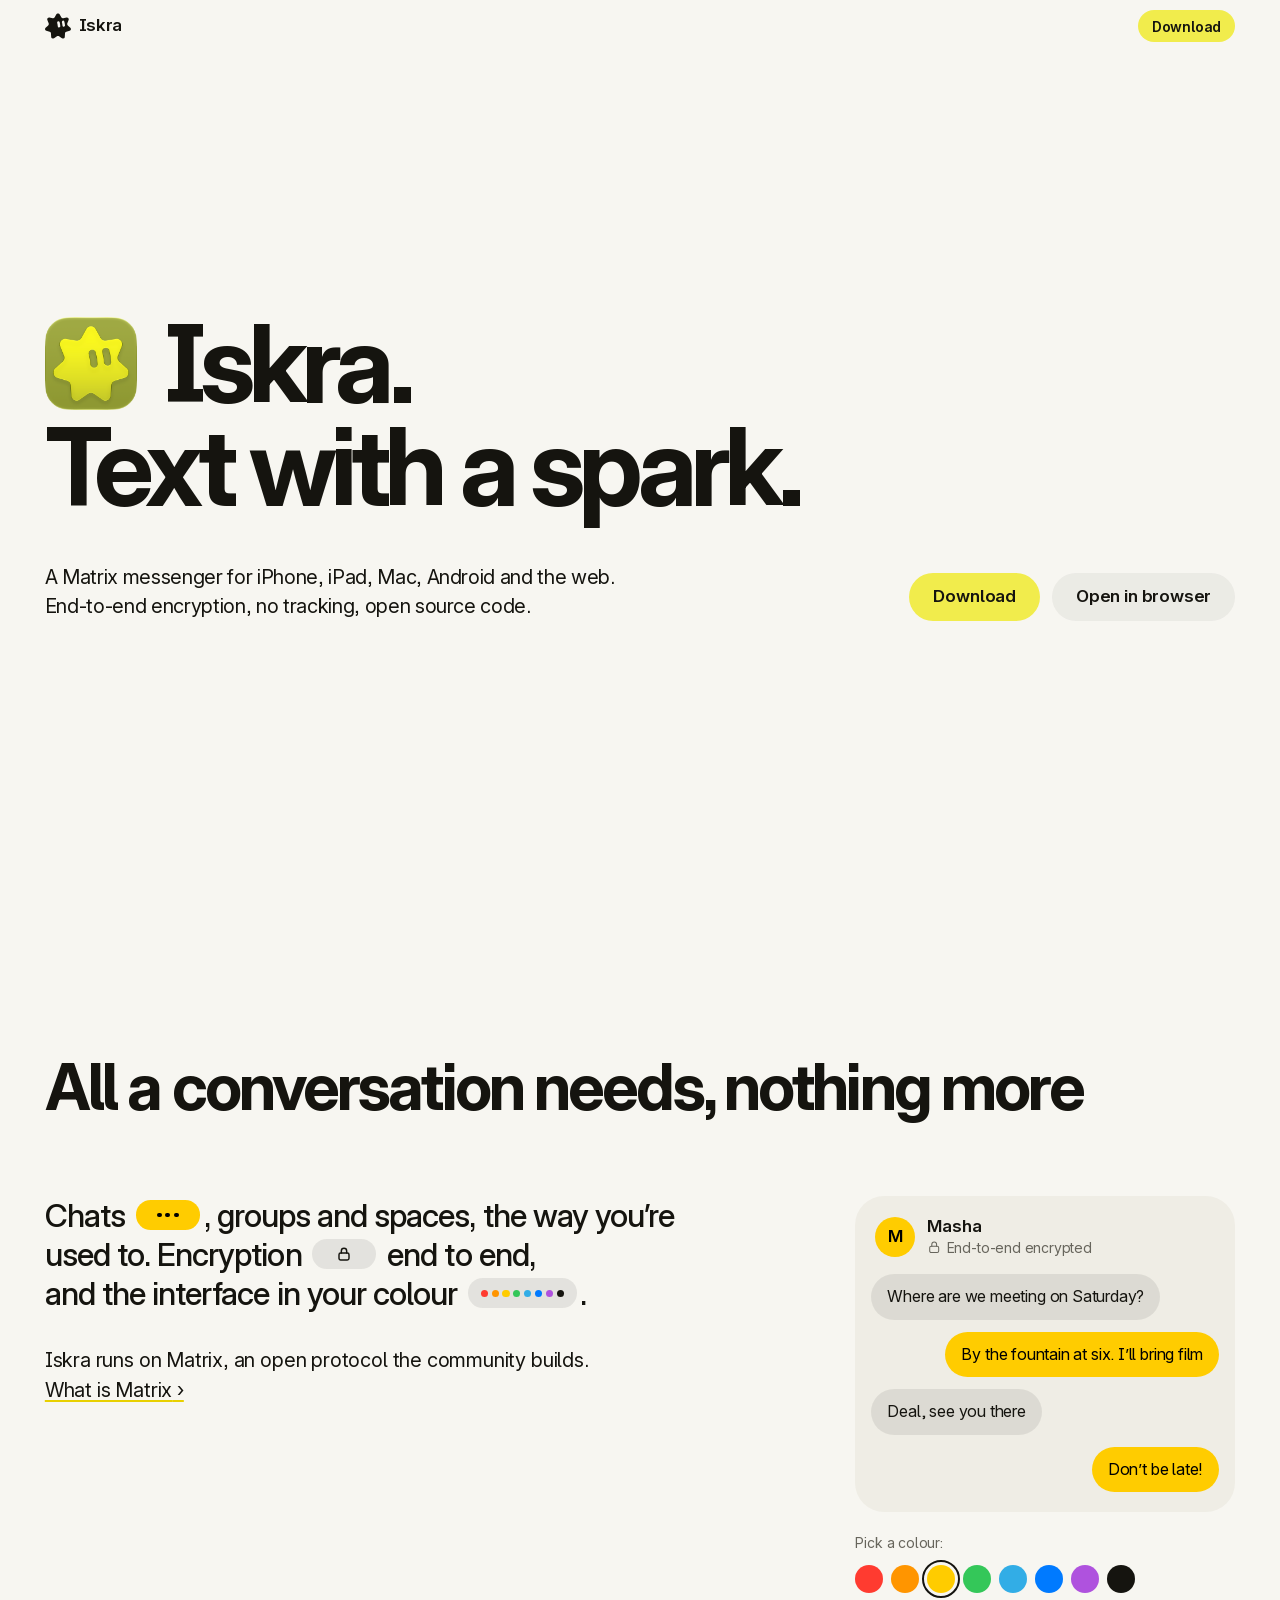
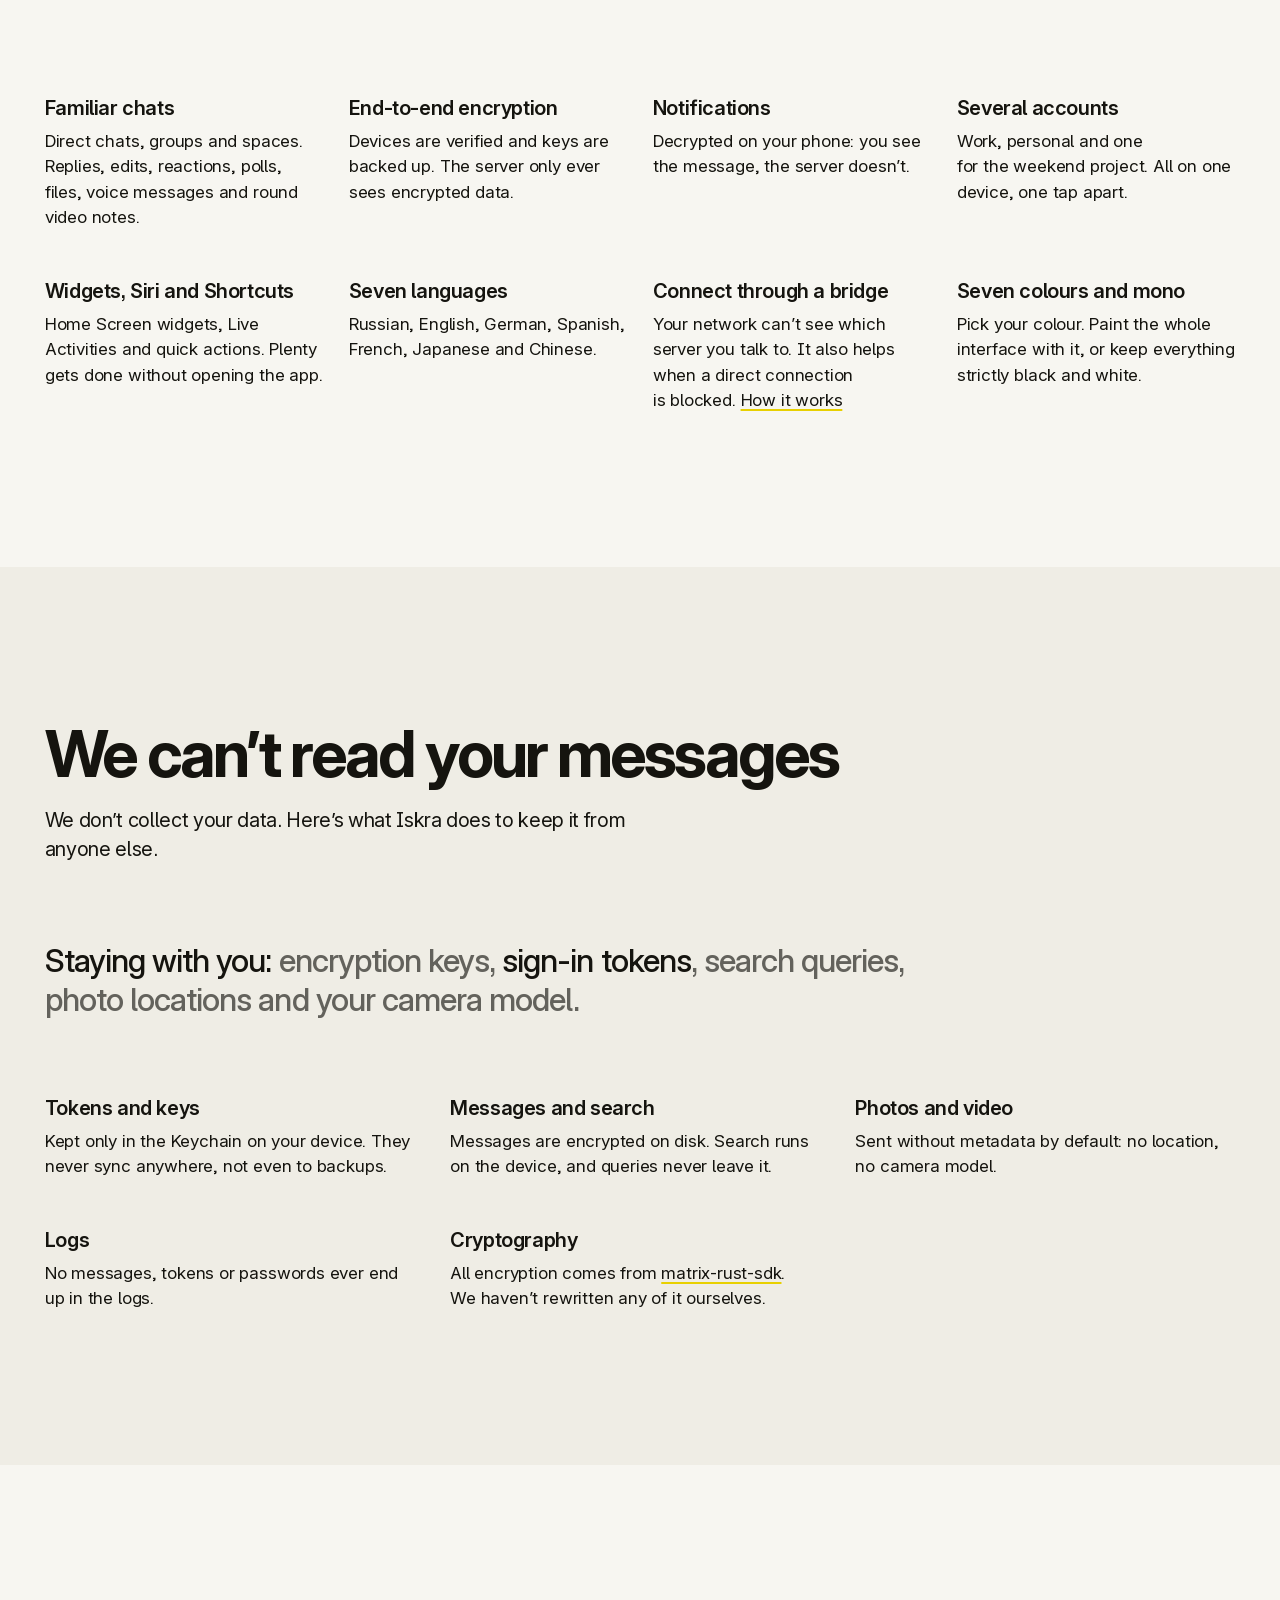
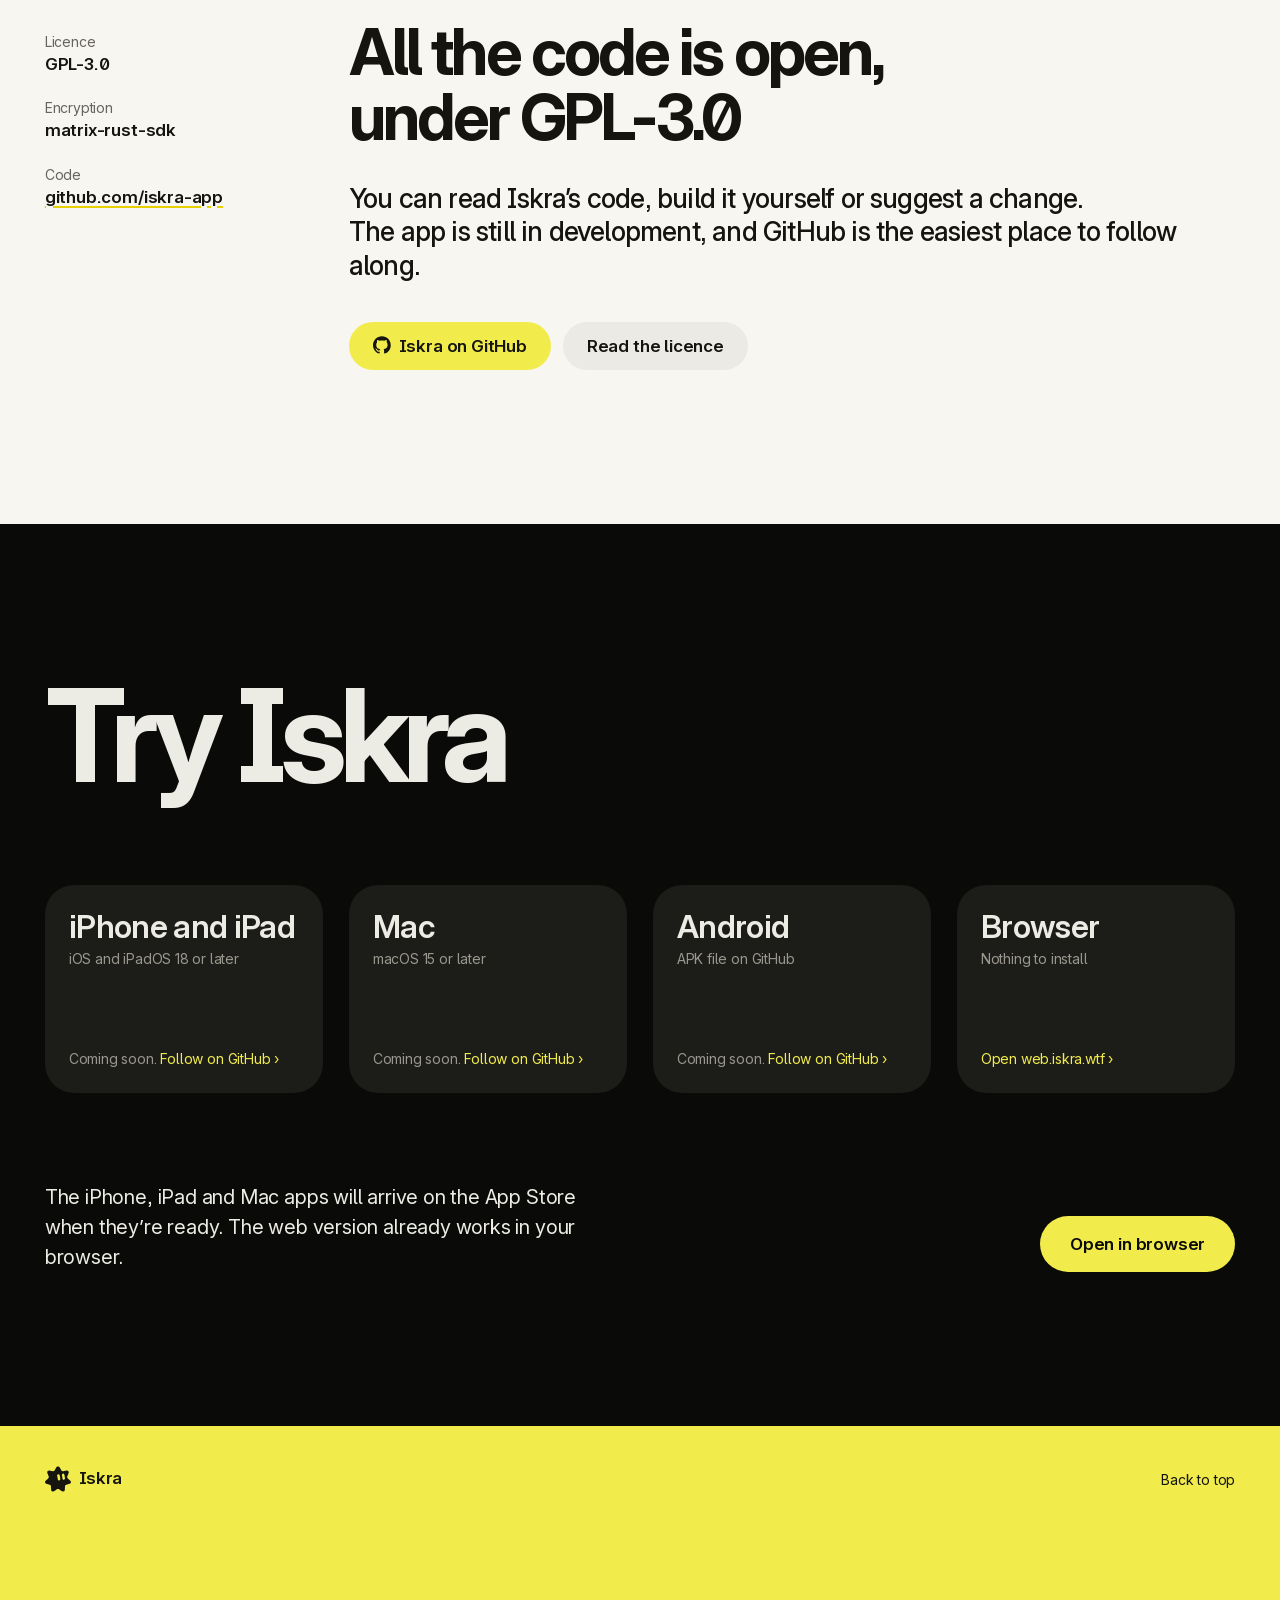
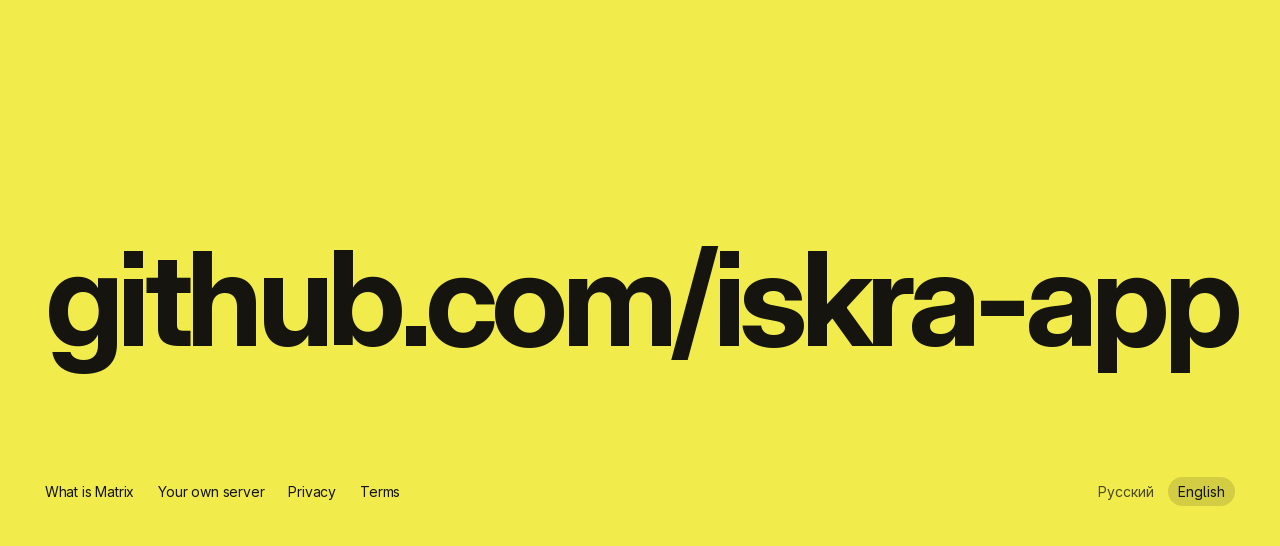
==== commit f381f4cb: "Тексты сайта: убраны афоризмы и повторы Co-Authored-By: Claude Sonnet 5.5 <noreply@anthropic.com>" ====
--- a/index.html
+++ b/index.html
@@ -52,7 +52,7 @@
           <span class="hero__sub" data-i18n="hero.sub">Пиши искренне.</span>
         </h1>
         <div class="hero__foot">
-          <p class="hero__body" data-i18n="hero.body">Мессенджер на&nbsp;Matrix для&nbsp;iPhone, iPad, Mac, Android и&nbsp;веба. Переписывайтесь как&nbsp;привыкли, со&nbsp;сквозным шифрованием. Никакой слежки, исходный код открыт.</p>
+          <p class="hero__body" data-i18n="hero.body">Мессенджер на&nbsp;Matrix для&nbsp;iPhone, iPad, Mac, Android и&nbsp;веба. Сквозное шифрование, слежки нет, исходный код открыт.</p>
           <div class="hero__cta">
             <a class="button button--primary" id="get" href="#download"><span id="get-label" data-i18n="nav.download">Скачать</span></a>
             <a class="button button--plain" href="https://web.iskra.wtf" target="_blank" rel="noopener" data-i18n="hero.web">Открыть в&nbsp;браузере</a>
@@ -122,7 +122,7 @@
     <section class="section section--tone" id="privacy">
       <div class="wrap">
         <div class="privacy__head" data-reveal>
-          <h2 class="title" data-i18n="privacy.title">Ваши разговоры остаются вашими</h2>
+          <h2 class="title" data-i18n="privacy.title">Мы не&nbsp;читаем вашу переписку</h2>
           <p class="lead" data-i18n="privacy.p">Мы&nbsp;не&nbsp;собираем ваши данные. Вот что&nbsp;Iskra делает, чтобы они не&nbsp;достались никому другому.</p>
         </div>
         <p class="statement litlist" id="litlist" data-reveal>
@@ -232,7 +232,7 @@
       'nav.download': 'Download',
       'hero.icon': 'Iskra app icon',
       'hero.sub': 'Text with a&nbsp;spark.',
-      'hero.body': 'A&nbsp;Matrix messenger for&nbsp;iPhone, iPad, Mac, Android and&nbsp;the&nbsp;web. Chat the&nbsp;familiar way, with end-to-end encryption. No&nbsp;tracking, the&nbsp;source code is&nbsp;open.',
+      'hero.body': 'A&nbsp;Matrix messenger for&nbsp;iPhone, iPad, Mac, Android and&nbsp;the&nbsp;web. End-to-end encryption, no&nbsp;tracking, open source code.',
       'hero.web': 'Open in&nbsp;browser',
       'features.title': 'All a&nbsp;conversation needs, nothing more',
       'st.a': 'Chats',
@@ -265,7 +265,7 @@
       'f.bridge.p': 'Your network can’t see which server you talk to. It&nbsp;also helps when a&nbsp;direct connection is&nbsp;blocked. <a href="https://github.com/iskra-app/iskra-bridge">How it&nbsp;works</a>',
       'f.colors.t': 'Seven colours and&nbsp;mono',
       'f.colors.p': 'Pick your colour. Paint the&nbsp;whole interface with it, or&nbsp;keep everything strictly black and&nbsp;white.',
-      'privacy.title': 'Your conversations stay yours',
+      'privacy.title': 'We&nbsp;can’t read your messages',
       'privacy.p': 'We&nbsp;don’t collect your data. Here’s what Iskra does to&nbsp;keep it&nbsp;from anyone else.',
       'lit.lead': 'Staying with you:',
       'lit.1': 'encryption keys',
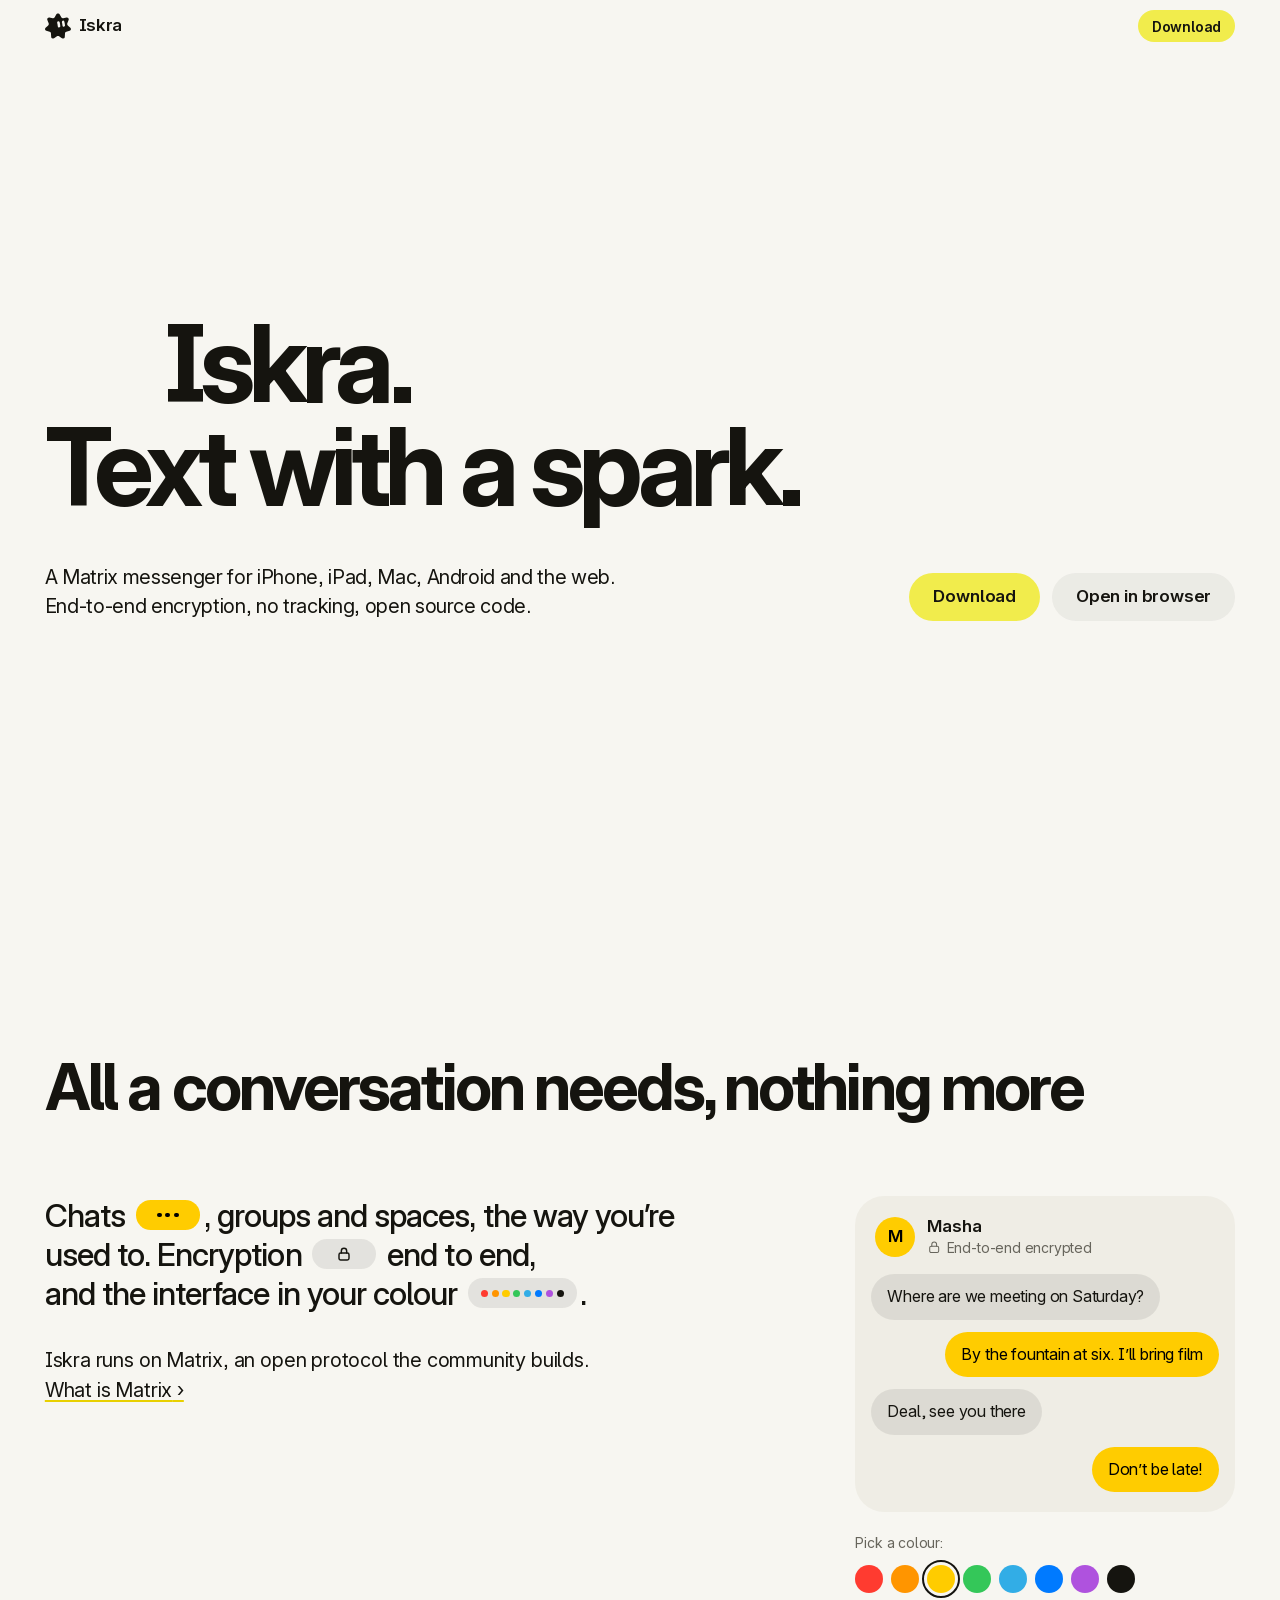
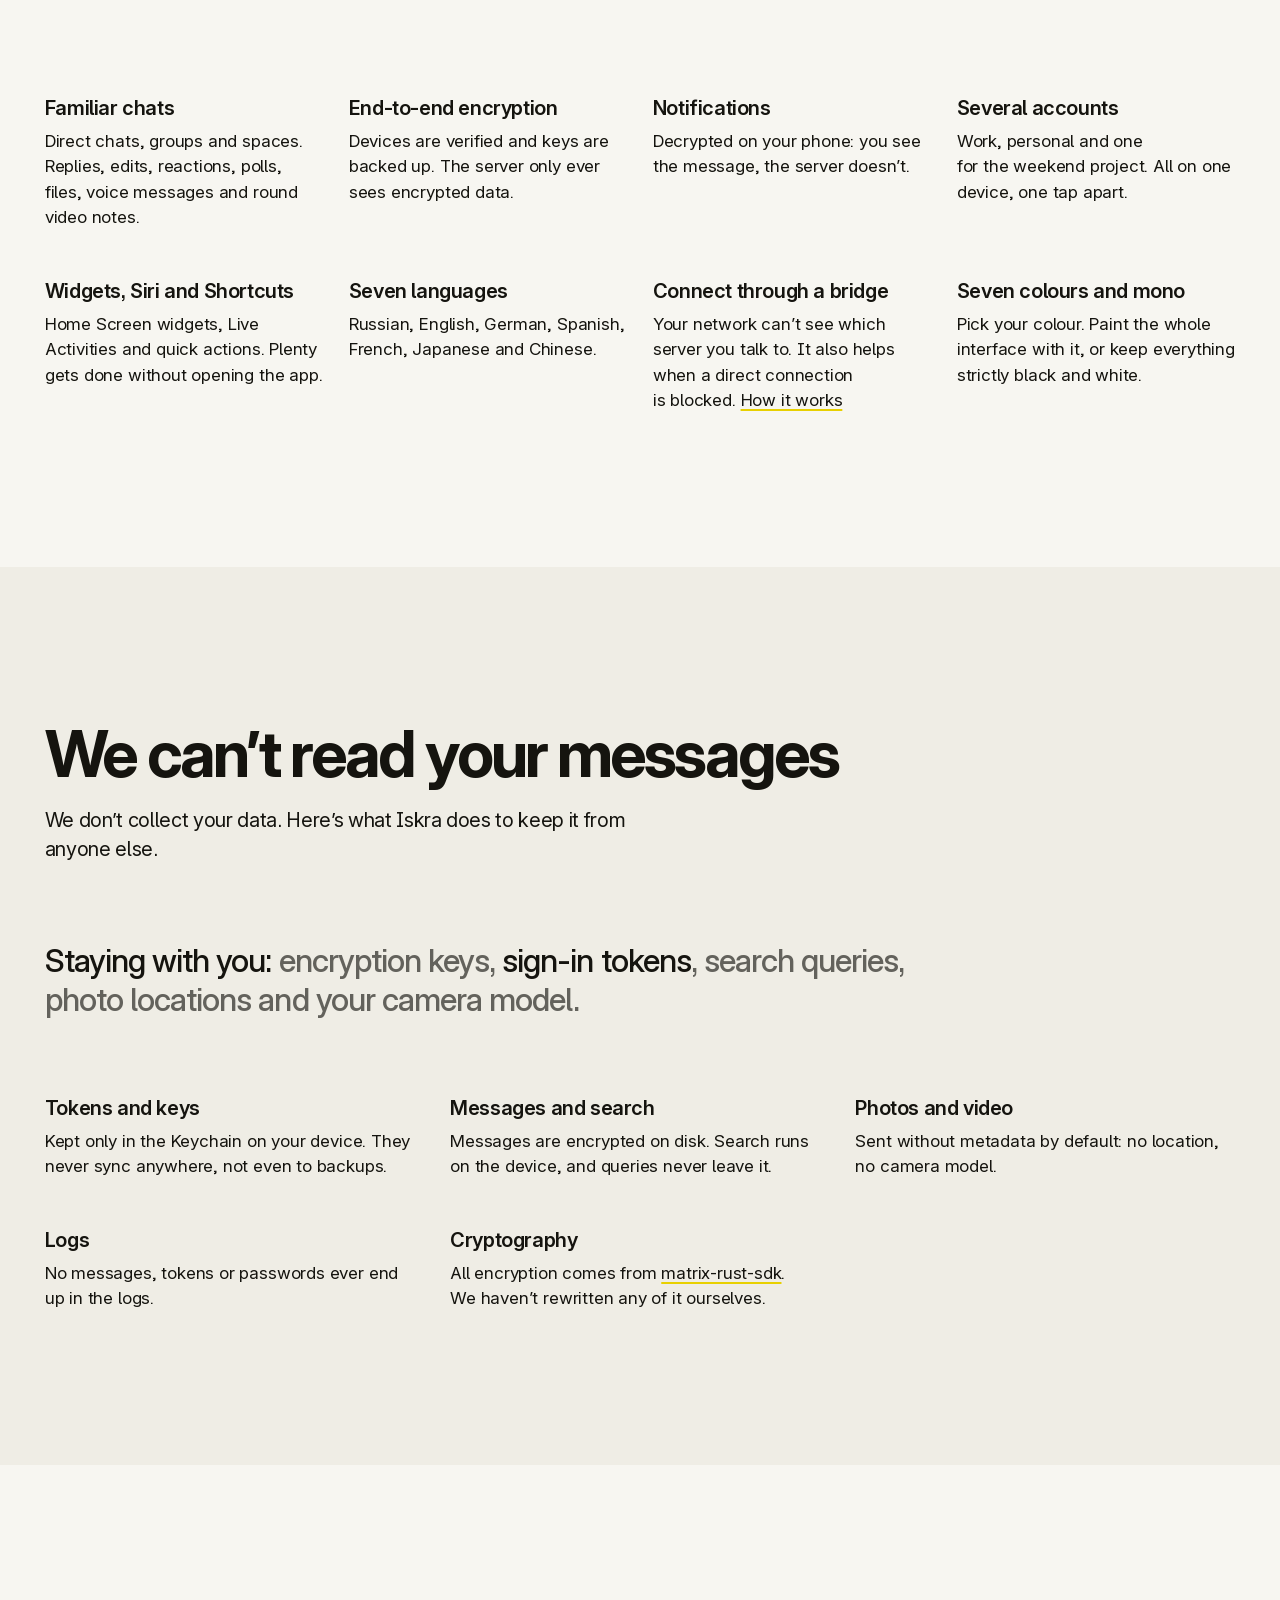
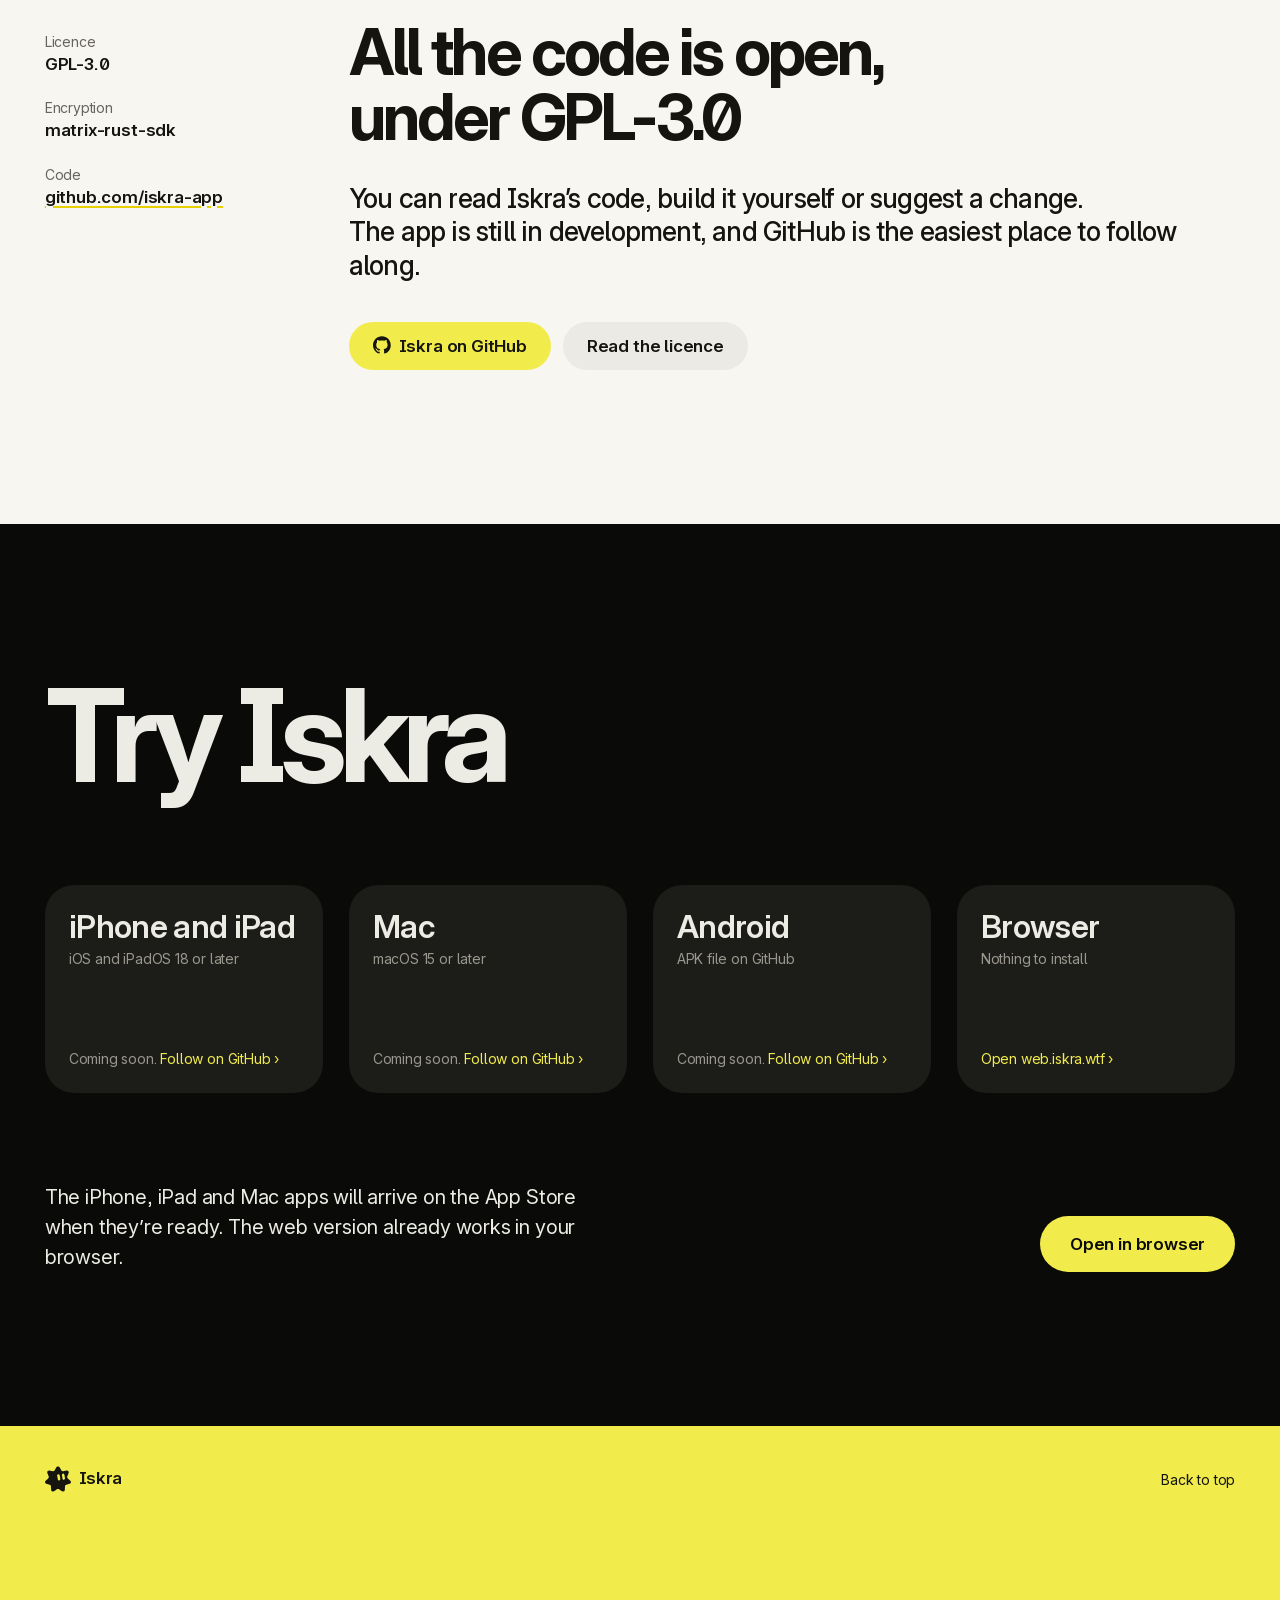
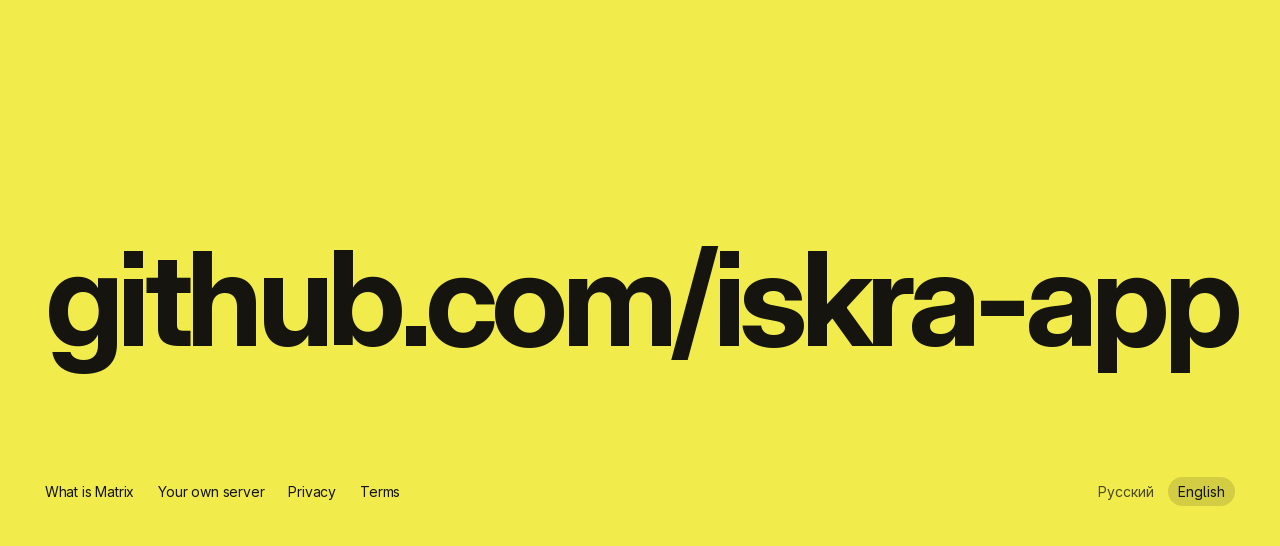
==== commit dff66933: "Иконка pine заменена на brat Co-Authored-By: Claude Opus 5.5 <noreply@anthropic.com>" ====
--- a/index.html
+++ b/index.html
@@ -364,7 +364,7 @@
 
     // ── Иконка в заголовке меняется каждые 3 секунды ──
     // Все восемь иконок приложения, в том же порядке, что в его настройках.
-    const ICONS = ['spark', 'chrome', 'garnet', 'pine', 'rio-de-janeiro', 'black-white', 'retro', 'letters'];
+    const ICONS = ['spark', 'chrome', 'garnet', 'brat', 'rio-de-janeiro', 'black-white', 'retro', 'letters'];
     const stage = document.getElementById('appicon');
     const imgs = [stage.querySelector('img')];
     const still = matchMedia('(prefers-reduced-motion: reduce)').matches;
